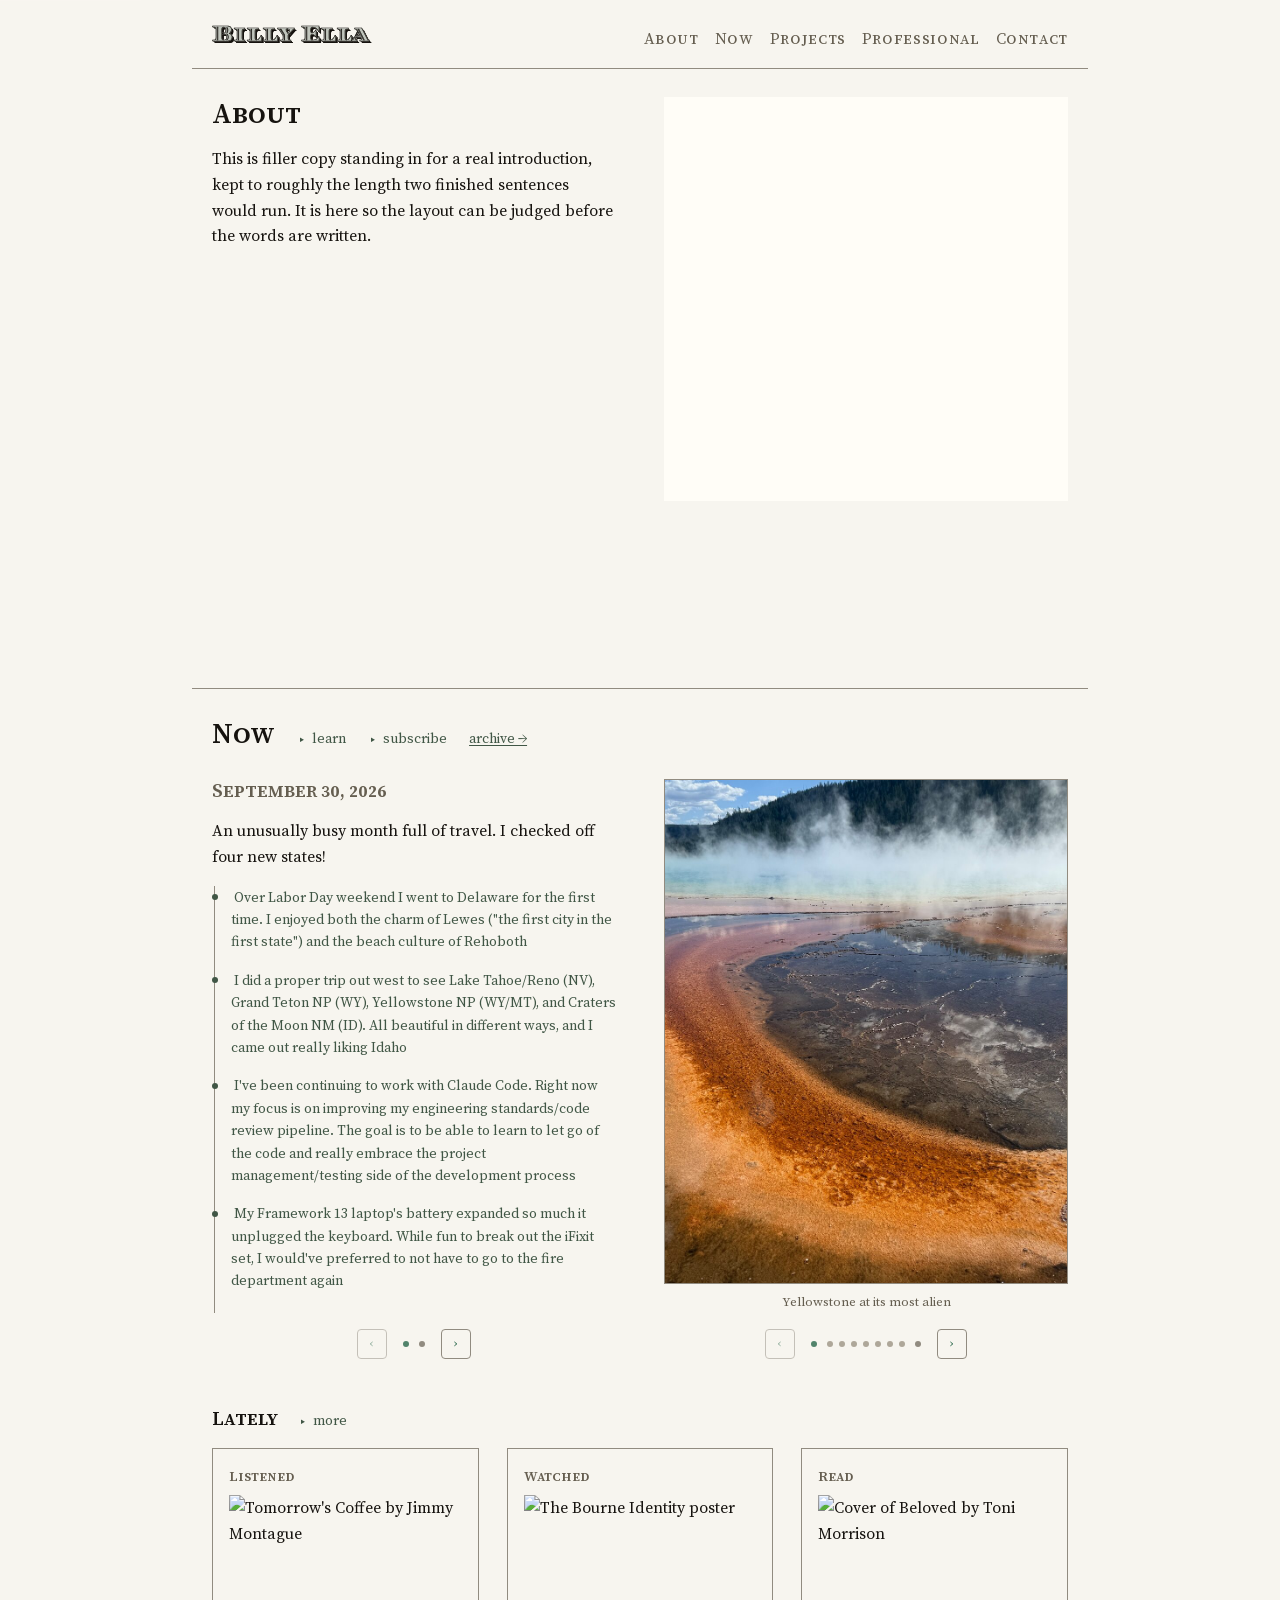
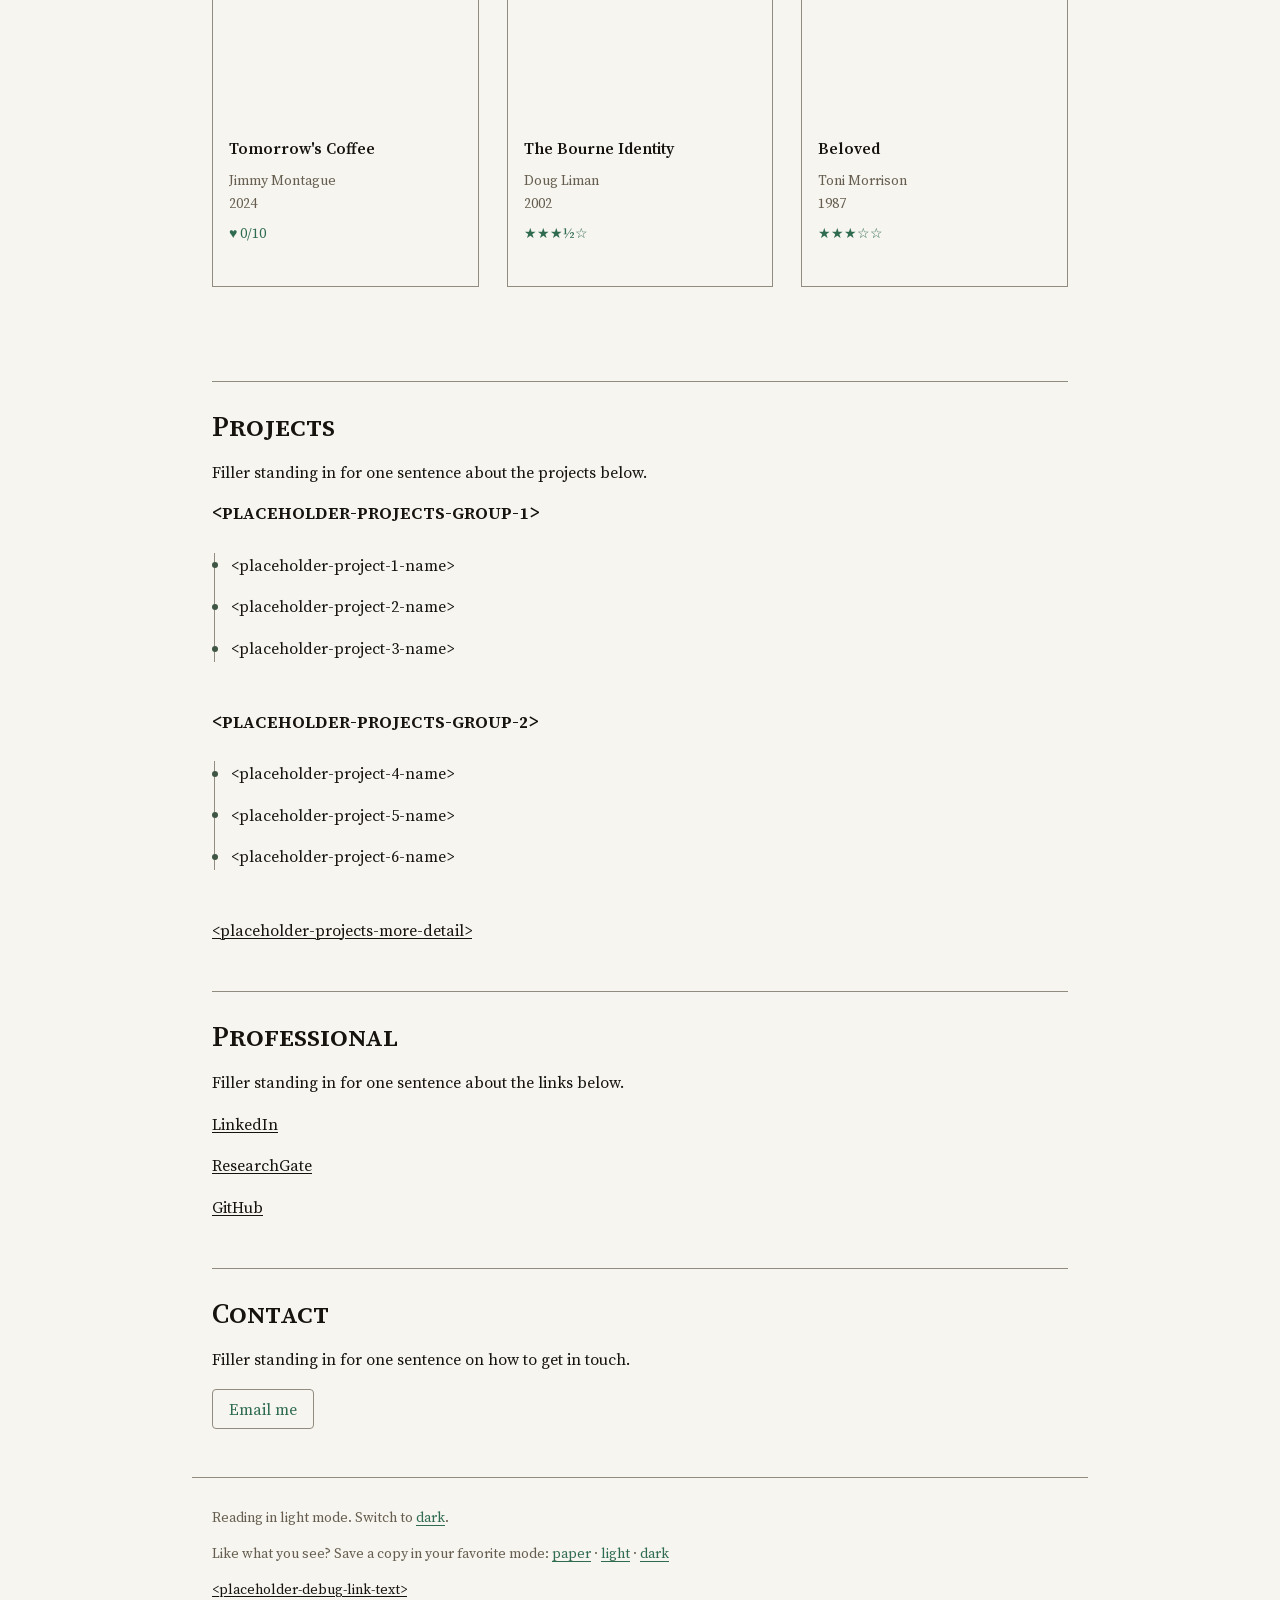
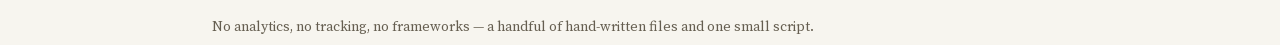
==== about/index.html @ 9748c26b "build 0.5.7" ====
<!doctype html>
<!-- Hi! Nice to see you here :) -->
<html lang="en">
  <head>
    <meta charset="UTF-8" /><meta http-equiv="Content-Security-Policy" content="default-src 'none'; script-src 'self' 'sha256-yyrSW1XrdRA8QZo1et8oJelBC72v9rWXMej8Cs5g7JI='; style-src 'self'; img-src 'self' https://is1-ssl.mzstatic.com https://is2-ssl.mzstatic.com https://is3-ssl.mzstatic.com https://is4-ssl.mzstatic.com https://is5-ssl.mzstatic.com https://a.ltrbxd.com https://i.gr-assets.com; font-src 'self'; connect-src 'self'; manifest-src 'self'; base-uri 'self'; form-action 'none'; object-src 'none'" />
    <meta name="viewport" content="width=device-width, initial-scale=1" />
    <meta http-equiv="refresh" content="0; url=../index.html#about" />
    
    <title>Billy Ella — About</title>
    <meta name="description" content="The about section of Billy Ella's site — it lives on the home page." />
    
    <link rel="canonical" href="../" />
    <link rel="icon" href="../assets/favicon.svg" type="image/svg+xml" />
    <link rel="apple-touch-icon" href="../apple-touch-icon.png" />
    <link rel="manifest" href="../manifest.webmanifest" />
    
    <meta name="color-scheme" content="light dark" />
    <script>if(navigator.standalone===true){
document.documentElement.setAttribute("data-home-app","");
}
try{
const saved=localStorage.getItem("mode");
if(saved==="light"||saved==="dark"){
document.documentElement.setAttribute("data-mode",saved);
document.querySelector("meta[name=color-scheme]").content=saved;
}
}catch{
}</script>
    
    <link rel="stylesheet" href="../shared/tokens.css" />
    <link rel="stylesheet" href="../shared/measures.css" />
    <link rel="stylesheet" href="../shared/base.css" />
  <meta name="robots" content="noindex" /></head>
  <body>
    <main class="shell">
      
      <p class="reader-note">&lt;placeholder-reader-note&gt;</p>
      
      <h1>About</h1>
      <p>
        The about section lives on the home page. If you are not sent there automatically,
        <a href="../index.html#about">open the about section</a>.
      </p>
    </main>
  </body>
</html>
---- shared/tokens.css ----
:root{color-scheme:light dark;--light-paper:#f7f5ef;--light-paper-veil:rgba(247, 245, 239, 0.55);--light-backdrop:rgba(0, 0, 0, 0.12);--light-ink:#16130f;--light-ink-muted:#655e50;--light-cell:#fffdf7;--light-block:#16130f;--light-accent:#2f6b4f;--light-accent-dim:#405645;--light-engrave-ink:#16130f;--light-engrave-tint:#c0c5bc;--light-accent-selected:#a9baad;--light-accent-sibling:#dfe4dc;--light-name-grid-accent:#53855f;--light-name-grid-accent-soft:#9da19e;--light-hairline:#918b80;--light-dot-quiet:#aea799;--light-dot-anchor:#918b80;--light-dot-active:#51836b;--light-old-site-paper:#ffffff;--light-old-site-ink:#131313;--light-old-site-accent:#06d0f8;--light-crash-blue:#0000aa;--light-crash-bar:#aaaaaa;--light-crash-ink:#ffffff;--light-figure-jacket:#c9d4dd;--light-figure-shirt:#5b8c93;--light-figure-print:#a8cbc4;--light-figure-red:#c23b2e;--light-print-paper:#ffffff;--dark-paper:#23211d;--dark-paper-veil:rgba(35, 33, 29, 0.55);--dark-backdrop:rgba(0, 0, 0, 0.12);--dark-ink:#eae3d7;--dark-ink-muted:#a49a88;--dark-cell:#2c2925;--dark-block:#1c1a17;--dark-accent:#609f7d;--dark-accent-dim:#77947a;--dark-engrave-ink:#000000;--dark-engrave-tint:#495547;--dark-accent-selected:#435a4a;--dark-accent-sibling:#2c342b;--dark-name-grid-accent:#53855f;--dark-name-grid-accent-soft:#9da19e;--dark-hairline:#746a5e;--dark-dot-quiet:#5d554c;--dark-dot-anchor:#736d60;--dark-dot-active:#568a6d;--dark-old-site-paper:#ffffff;--dark-old-site-ink:#131313;--dark-old-site-accent:#06d0f8;--dark-crash-blue:#0000aa;--dark-crash-bar:#aaaaaa;--dark-crash-ink:#ffffff;--dark-figure-jacket:#c9d4dd;--dark-figure-shirt:#5b8c93;--dark-figure-print:#a8cbc4;--dark-figure-red:#c23b2e;--dark-print-paper:#ffffff;--paper:var(--light-paper);--paper-veil:var(--light-paper-veil);--backdrop:var(--light-backdrop);--ink:var(--light-ink);--ink-muted:var(--light-ink-muted);--cell:var(--light-cell);--block:var(--light-block);--accent:var(--light-accent);--accent-dim:var(--light-accent-dim);--engrave-ink:var(--light-engrave-ink);--engrave-tint:var(--light-engrave-tint);--hairline:var(--light-hairline);--dot-quiet:var(--light-dot-quiet);--dot-anchor:var(--light-dot-anchor);--dot-active:var(--light-dot-active);--font-body:"Site Serif", Georgia, serif;--font-display:var(--font-body);--font-ui:"Site Serif", Georgia, serif;--font-name:"Site Banknote", "Site Serif", Georgia, serif;--font-mono:ui-monospace, "SF Mono", Menlo, Consolas, monospace;--font-old-site:Georgia, Palatino, serif;--font-crash:"Courier New", Courier, monospace;}@media (prefers-color-scheme: dark){:root:not([data-mode="light"]){--paper:var(--dark-paper);--paper-veil:var(--dark-paper-veil);--backdrop:var(--dark-backdrop);--ink:var(--dark-ink);--ink-muted:var(--dark-ink-muted);--cell:var(--dark-cell);--block:var(--dark-block);--accent:var(--dark-accent);--accent-dim:var(--dark-accent-dim);--engrave-ink:var(--dark-engrave-ink);--engrave-tint:var(--dark-engrave-tint);--hairline:var(--dark-hairline);--dot-quiet:var(--dark-dot-quiet);--dot-anchor:var(--dark-dot-anchor);--dot-active:var(--dark-dot-active);}}:root[data-mode="dark"]{color-scheme:dark;--paper:var(--dark-paper);--paper-veil:var(--dark-paper-veil);--backdrop:var(--dark-backdrop);--ink:var(--dark-ink);--ink-muted:var(--dark-ink-muted);--cell:var(--dark-cell);--block:var(--dark-block);--accent:var(--dark-accent);--accent-dim:var(--dark-accent-dim);--engrave-ink:var(--dark-engrave-ink);--engrave-tint:var(--dark-engrave-tint);--hairline:var(--dark-hairline);--dot-quiet:var(--dark-dot-quiet);--dot-anchor:var(--dark-dot-anchor);--dot-active:var(--dark-dot-active);}:root[data-mode="light"]{color-scheme:light;}@media print{:root:root:root{color-scheme:light;--paper:var(--light-print-paper);--paper-veil:var(--light-paper-veil);--backdrop:var(--light-backdrop);--ink:var(--light-ink);--ink-muted:var(--light-ink-muted);--cell:var(--light-cell);--block:var(--light-block);--accent:var(--light-accent);--accent-dim:var(--light-accent-dim);--engrave-ink:var(--light-engrave-ink);--engrave-tint:var(--light-engrave-tint);--hairline:var(--light-hairline);--dot-quiet:var(--light-dot-quiet);--dot-anchor:var(--light-dot-anchor);--dot-active:var(--light-dot-active);}}
---- shared/measures.css ----
:root{--hairline-width:1px;--measure:34rem;--hero-measure:56rem;--two-column-at:44rem;--page-gutter:1.25rem;--tap-target-min:24px;--crossword-column:21rem;--space-1:0.5rem;--space-2:1rem;--space-3:1.75rem;--space-4:3rem;--space-5:4.5rem;--carousel-slide-gap:2px;--pager-control-size:1.875rem;--control-corner:0.25rem;--chevron-ink-offset:0.1em;--disclosure-triangle-size:0.6em;--disclosure-triangle-lift:0.15em;--size-heading:clamp(1.25rem, 1.05rem + 1vw, 1.75rem);}
---- shared/base.css ----
*{box-sizing:border-box;}body{margin:0;background:var(--paper);color:var(--ink);font-family:var(--font-body);line-height:1.6;}h1, h2, h3{font-family:var(--font-display);font-weight:600;line-height:1.2;font-variant-caps:small-caps;}.archive-link, .disclosure__more.reveal__more{font-variant-caps:normal;}h1{margin:0 0 var(--space-2);font-size:clamp(1.75rem, 1.3rem + 2vw, 2.75rem);}h2{margin:0 0 var(--space-2);font-size:var(--size-heading);}h3{margin:0 0 var(--space-2);font-size:clamp(0.98rem, 0.89rem + 0.47vw, 1.22rem);}main a, .colophon a{color:var(--ink);text-decoration-thickness:var(--hairline-width);text-underline-offset:0.15em;}@media (hover: hover){main a:hover, .colophon a:hover{text-decoration-thickness:calc(var(--hairline-width) * 2);}}.visually-hidden{position:absolute;width:1px;height:1px;overflow:hidden;clip-path:inset(50%);white-space:nowrap;}.reader-note{display:none;}.shell{max-width:var(--hero-measure);margin:0 auto;padding:var(--space-3) var(--page-gutter) 0;}.shell p{max-width:var(--measure);}.shell > section + section{margin-top:var(--space-4);padding-top:var(--space-3);border-top:var(--hairline-width) solid var(--hairline);}.hero + .shell{margin-top:var(--space-4);border-top:var(--hairline-width) solid var(--hairline);}.hero{max-width:var(--hero-measure);margin:0 auto;padding:var(--space-3) var(--page-gutter) 0;display:grid;grid-template-columns:minmax(0, 1fr);align-items:start;gap:var(--space-4);}@media (min-width: 44rem){.hero{grid-template-columns:minmax(0, 1fr) minmax(var(--crossword-column), 1fr);}}.hero__intro{max-width:var(--measure);}.now-notes, .projects-teaser{--note-mark:6px;margin:var(--space-3) 0 0;margin-left:calc(var(--note-mark) / 2 - var(--hairline-width));padding:0 0 0 var(--space-2);border-left:var(--hairline-width) solid var(--hairline);list-style-type:"";}.now-note + .now-note{margin-top:var(--space-3);}.now-note__label{margin:0 0 0.15em;font-family:var(--font-ui);font-size:0.875rem;color:var(--accent-dim);}.now-note__label::before, .projects-teaser > li::before{content:"";display:inline-block;width:var(--note-mark);height:var(--note-mark);margin-left:calc(-1 * var(--space-2) - var(--note-mark) / 2);margin-right:calc(var(--space-2) - var(--note-mark) / 2);vertical-align:middle;vertical-align:calc(0.5cap - 3px);border-radius:50%;background:var(--accent-dim);print-color-adjust:exact;}.now-note__text{margin:0;}.card__box{padding:var(--space-2);border:var(--hairline-width) solid var(--hairline);}.card__cover{display:block;width:100%;height:auto;aspect-ratio:var(--cover-aspect, 1);object-fit:cover;margin-bottom:var(--space-1);}.card__cover--poster{--cover-aspect:1;object-fit:contain;}.card__title{margin:0 0 var(--space-1);font-family:var(--font-display);font-weight:600;}.card__meta{margin:0;color:var(--ink-muted);font-family:var(--font-ui);font-size:0.875rem;}@media print{a[href^="http://"]::after, a[href^="https://"]::after{content:" (" attr(href) ")";overflow-wrap:anywhere;}h2, h3{break-after:avoid;}.card{break-inside:avoid;}.now-lead, .now-lately{break-inside:avoid;}#projects, #professional, #contact{break-inside:avoid;}.now-lately > .media__heading{margin-top:0;padding-top:var(--space-4);}body{font-variant-ligatures:no-common-ligatures;}}
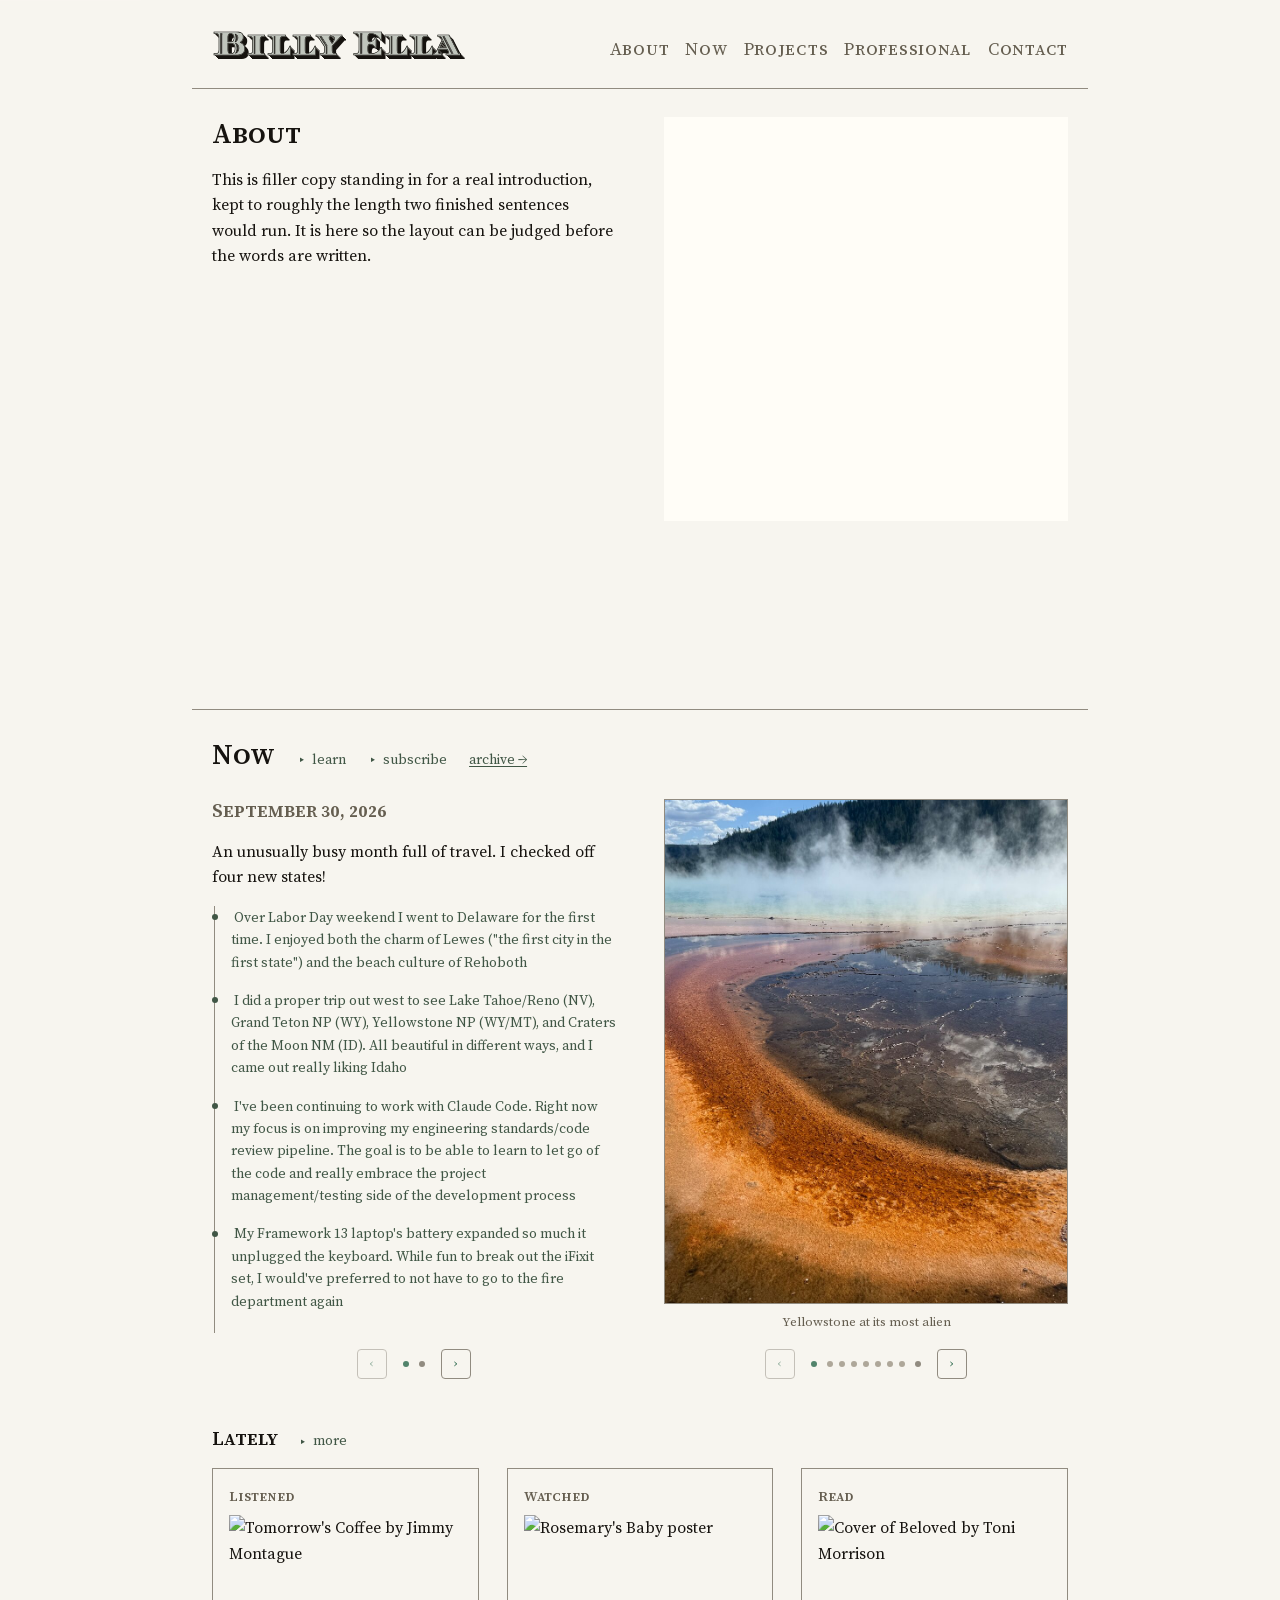
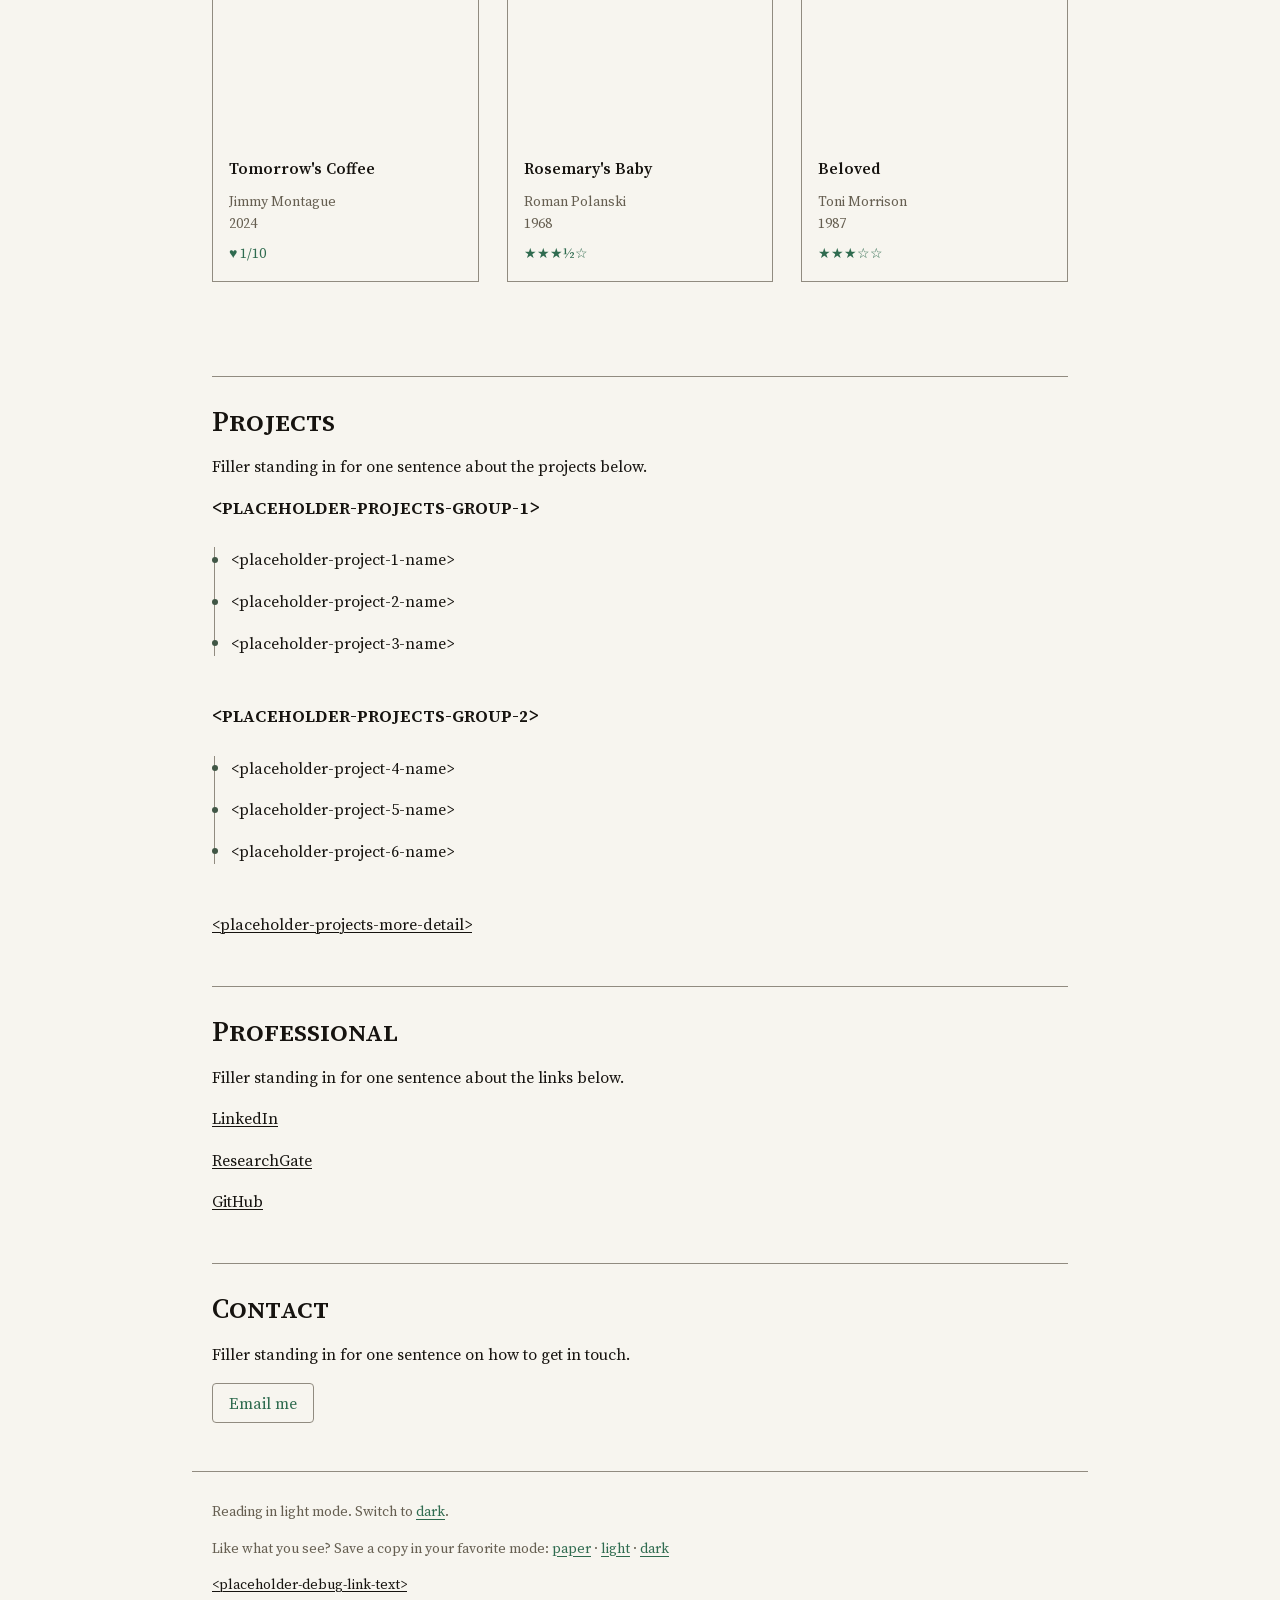
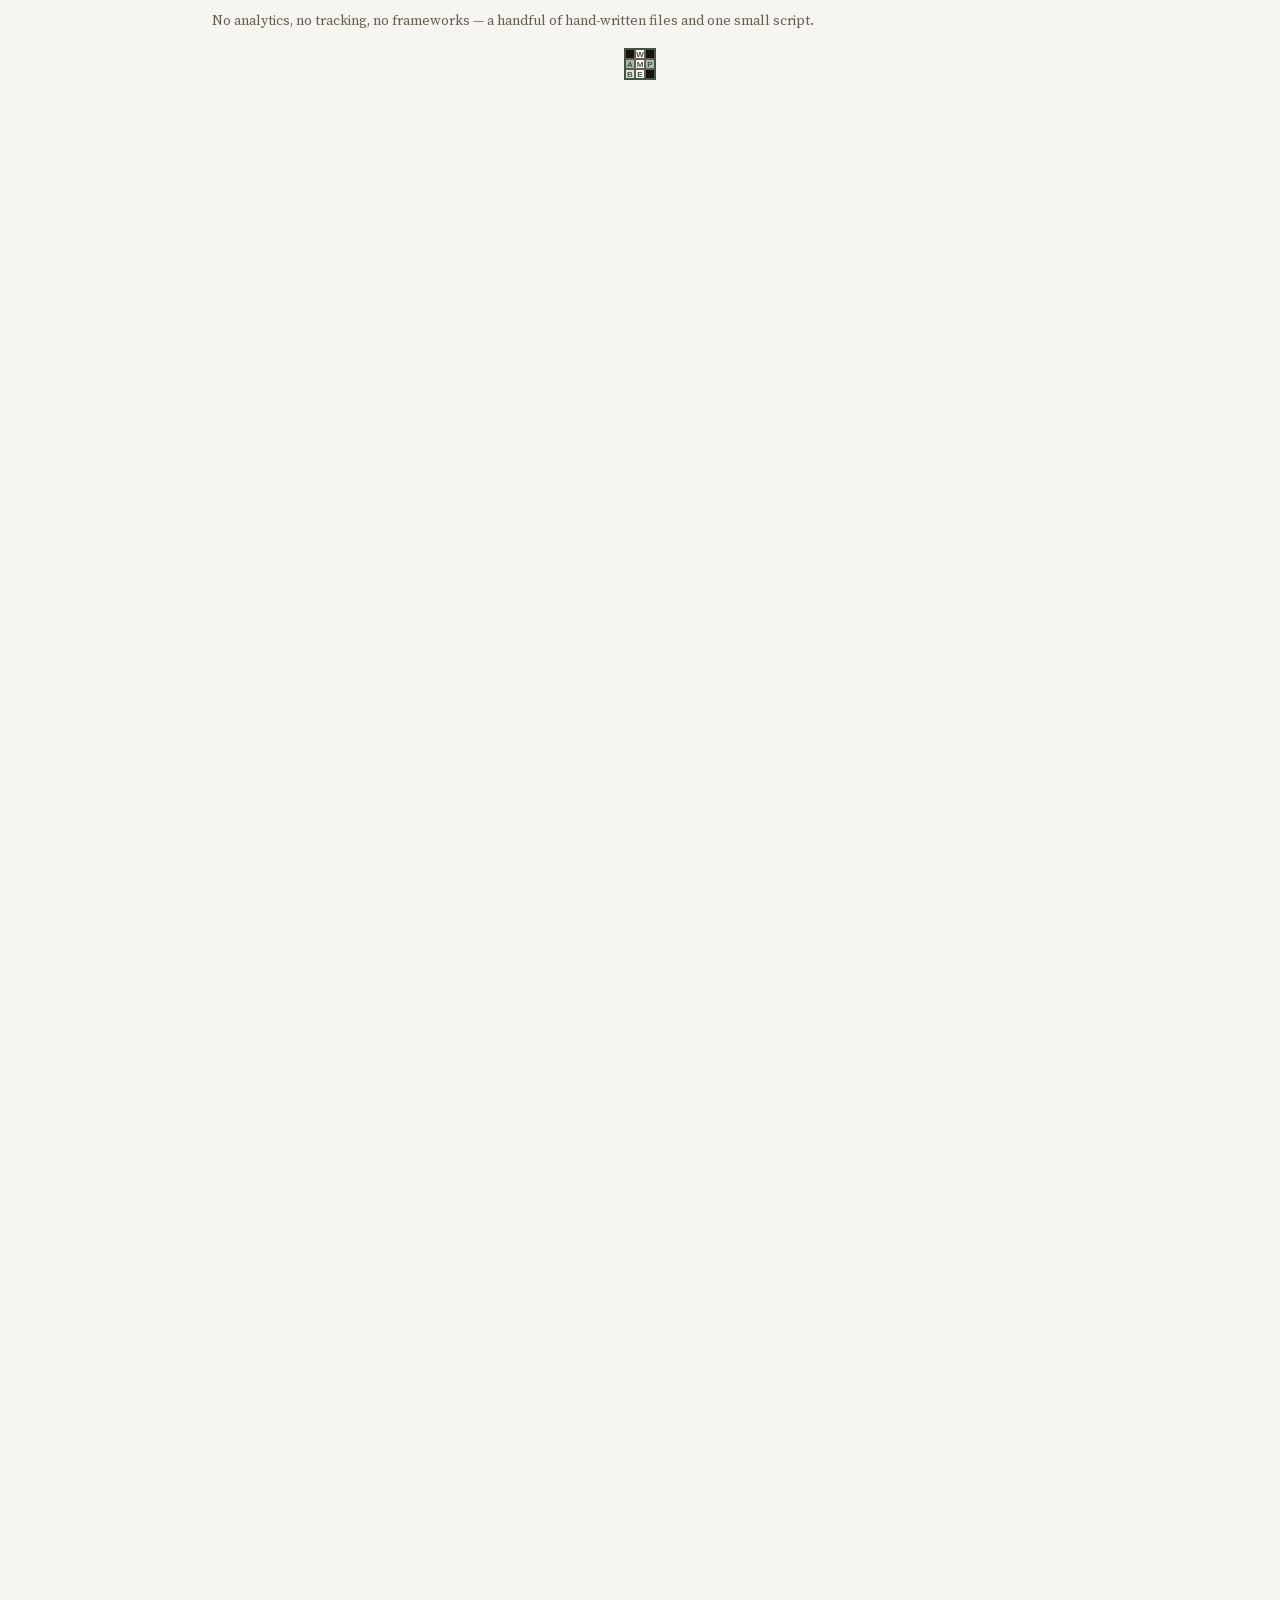
==== commit 0ef1d053: "build 0.5.8" ====
--- a/about/index.html
+++ b/about/index.html
@@ -2,7 +2,7 @@
 <!-- Hi! Nice to see you here :) -->
 <html lang="en">
   <head>
-    <meta charset="UTF-8" /><meta http-equiv="Content-Security-Policy" content="default-src 'none'; script-src 'self' 'sha256-yyrSW1XrdRA8QZo1et8oJelBC72v9rWXMej8Cs5g7JI='; style-src 'self'; img-src 'self' https://is1-ssl.mzstatic.com https://is2-ssl.mzstatic.com https://is3-ssl.mzstatic.com https://is4-ssl.mzstatic.com https://is5-ssl.mzstatic.com https://a.ltrbxd.com https://i.gr-assets.com; font-src 'self'; connect-src 'self'; manifest-src 'self'; base-uri 'self'; form-action 'none'; object-src 'none'" />
+    <meta charset="UTF-8" /><meta http-equiv="Content-Security-Policy" content="default-src 'none'; script-src 'self' 'sha256-KefHrFZMYR0f2i9cxBSf4rLm8jeDpmTRTpuXYvpNRAk='; style-src 'self'; img-src 'self' https://is1-ssl.mzstatic.com https://is2-ssl.mzstatic.com https://is3-ssl.mzstatic.com https://is4-ssl.mzstatic.com https://is5-ssl.mzstatic.com https://a.ltrbxd.com https://i.gr-assets.com; font-src 'self'; connect-src 'self'; manifest-src 'self'; base-uri 'self'; form-action 'none'; object-src 'none'" />
     <meta name="viewport" content="width=device-width, initial-scale=1" />
     <meta http-equiv="refresh" content="0; url=../index.html#about" />
     
@@ -25,6 +25,28 @@
 document.querySelector("meta[name=color-scheme]").content=saved;
 }
 }catch{
+}
+{
+const root=document.documentElement;
+const handOff=()=>{
+if(!document.querySelector('meta[name="darkreader"]')){
+return false;
+}
+if(!root.hasAttribute("data-mode")){
+root.setAttribute("data-mode","dark");
+root.setAttribute("data-mode-source","extension");
+document.querySelector("meta[name=color-scheme]").content="dark";
+}
+const lock=document.createElement("meta");
+lock.name="darkreader-lock";
+document.head.append(lock);
+return true;
+};
+if(!handOff()){
+const watch=new MutationObserver(()=>handOff()&&watch.disconnect());
+watch.observe(document.head,{childList:true});
+addEventListener("load",()=>watch.disconnect());
+}
 }</script>
     
     <link rel="stylesheet" href="../shared/tokens.css" />
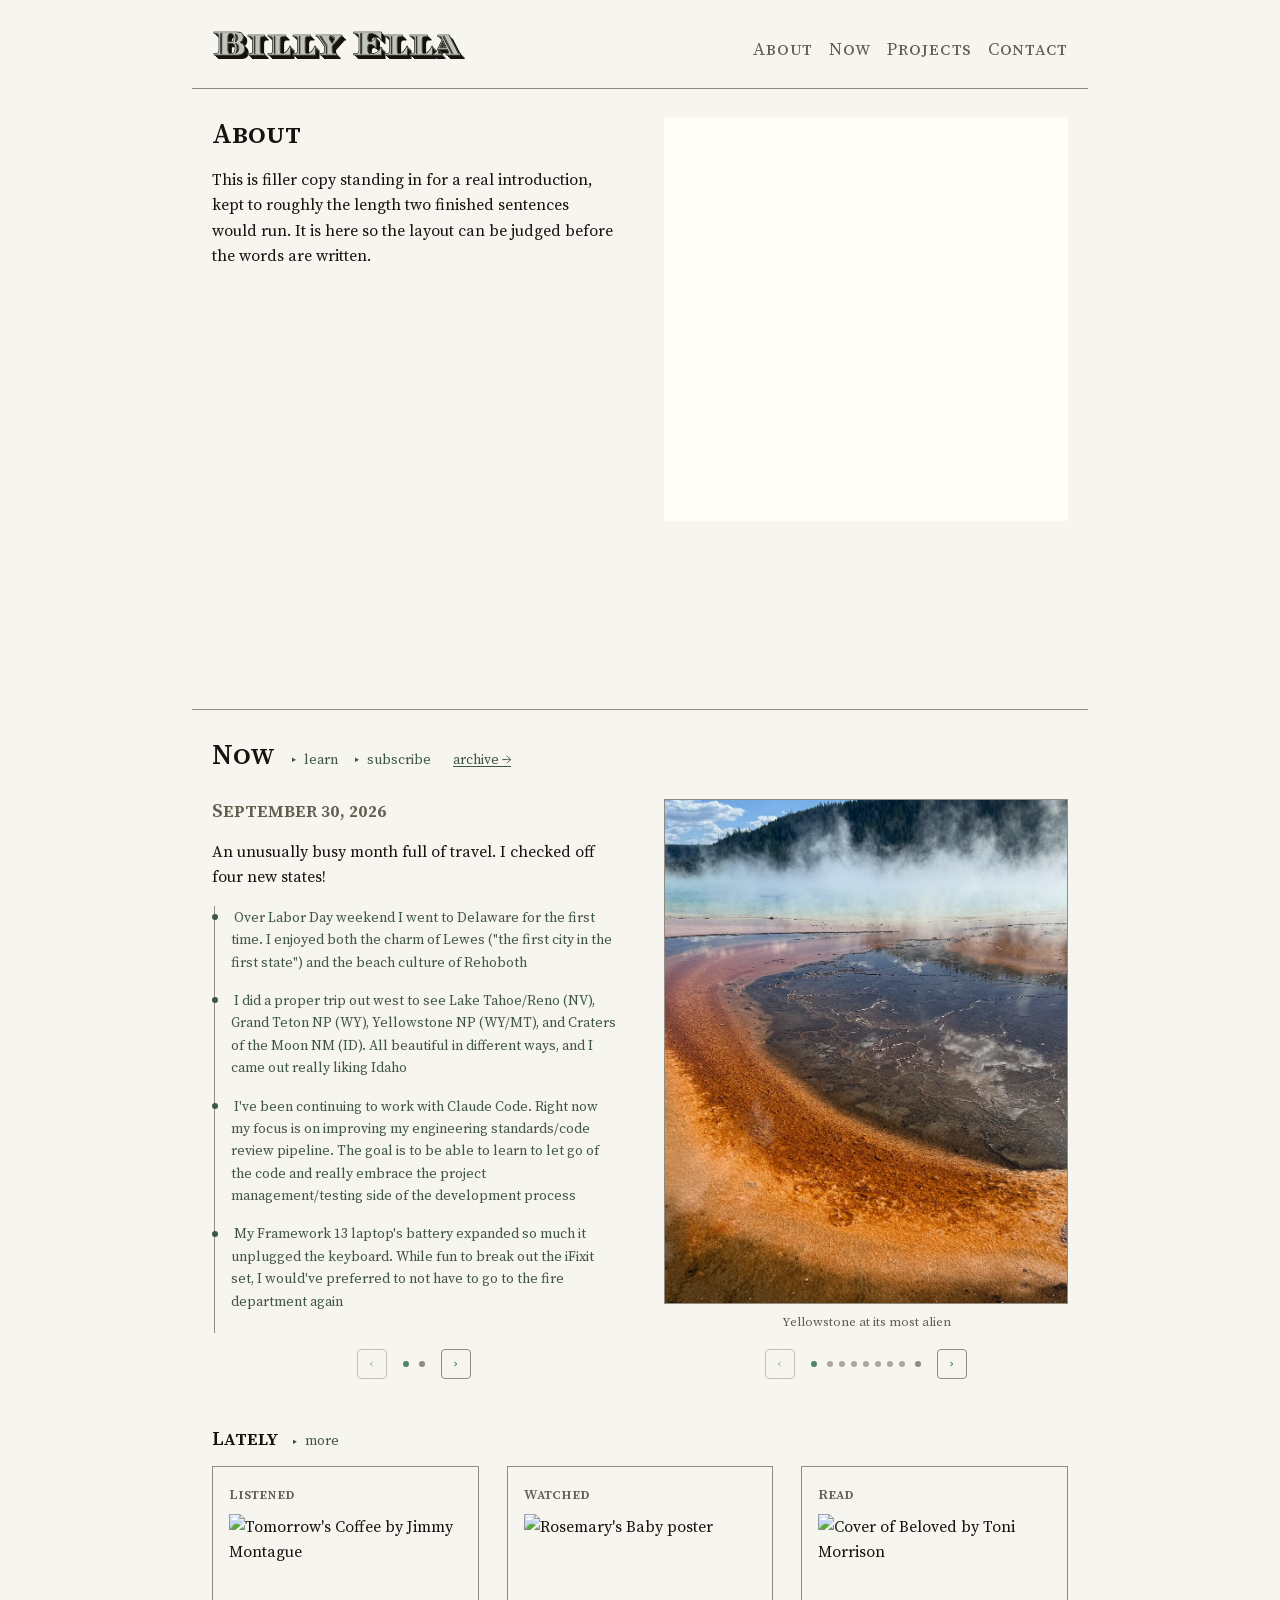
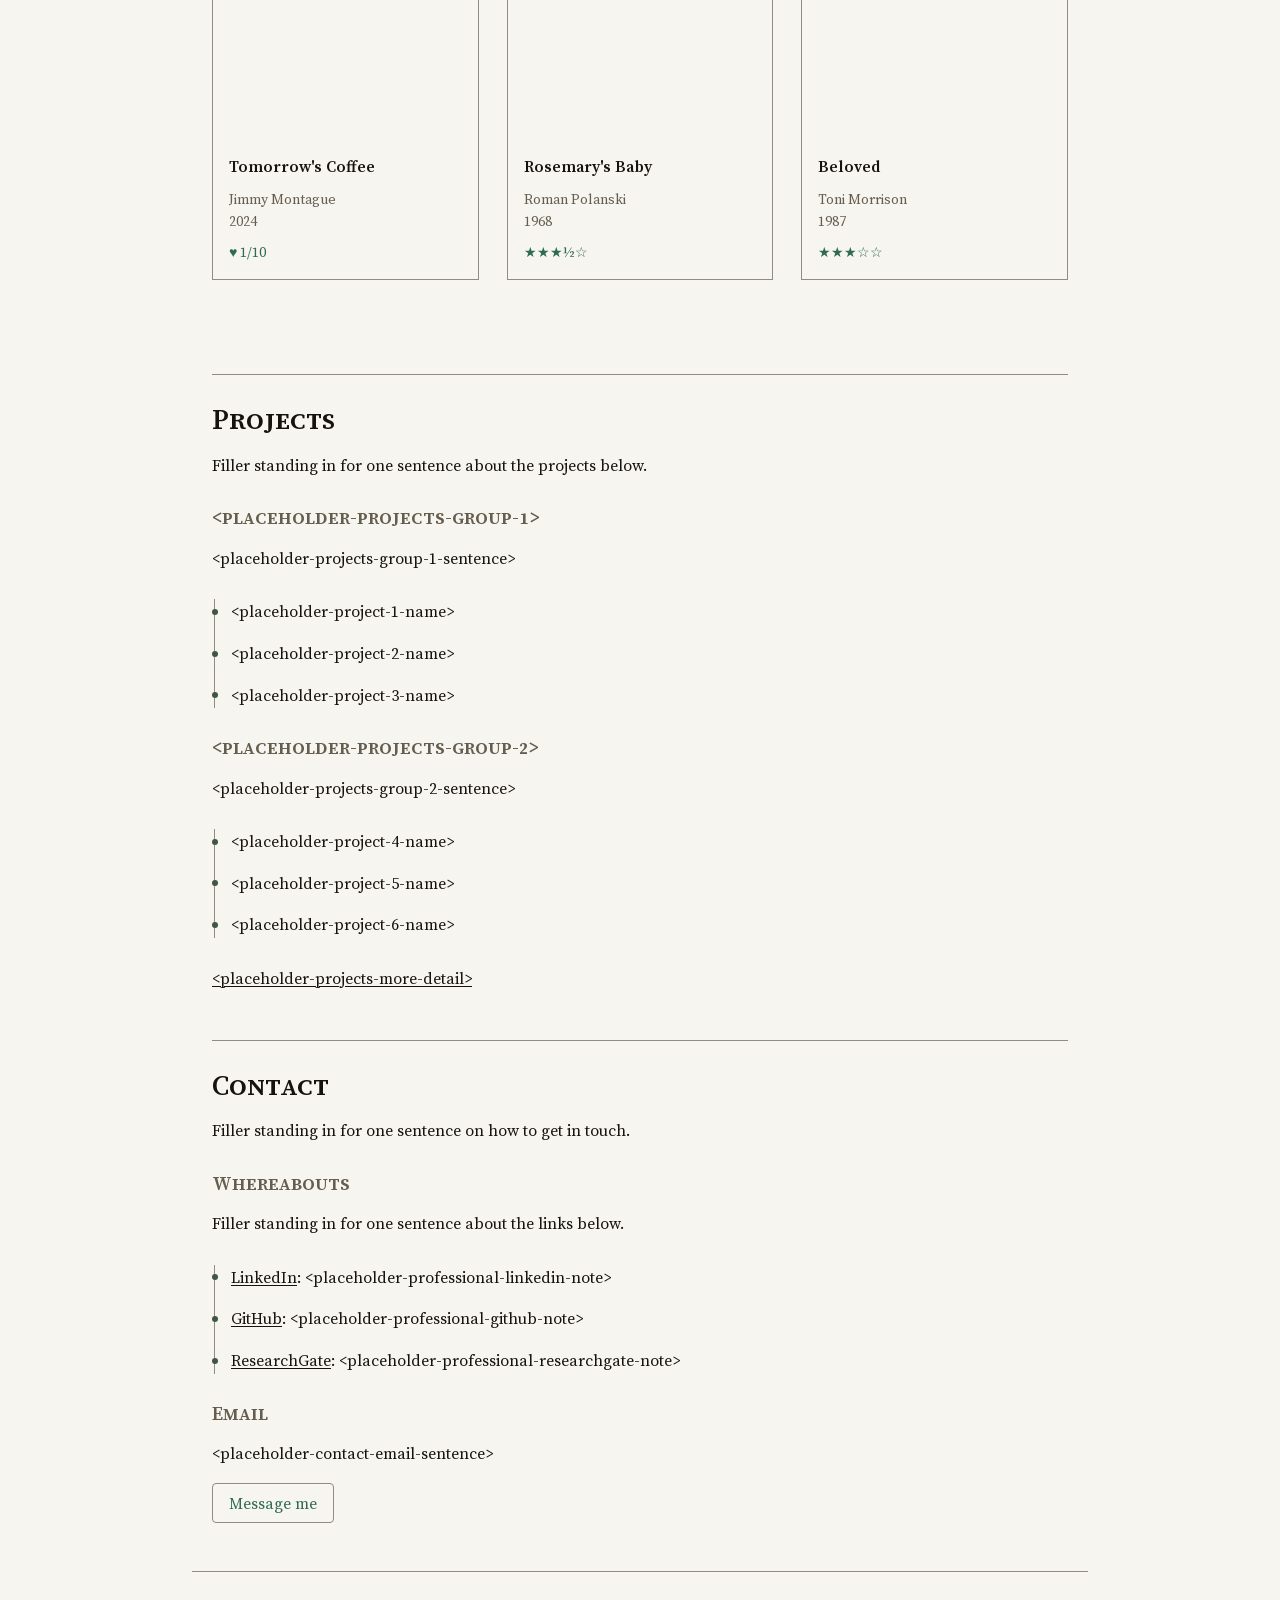
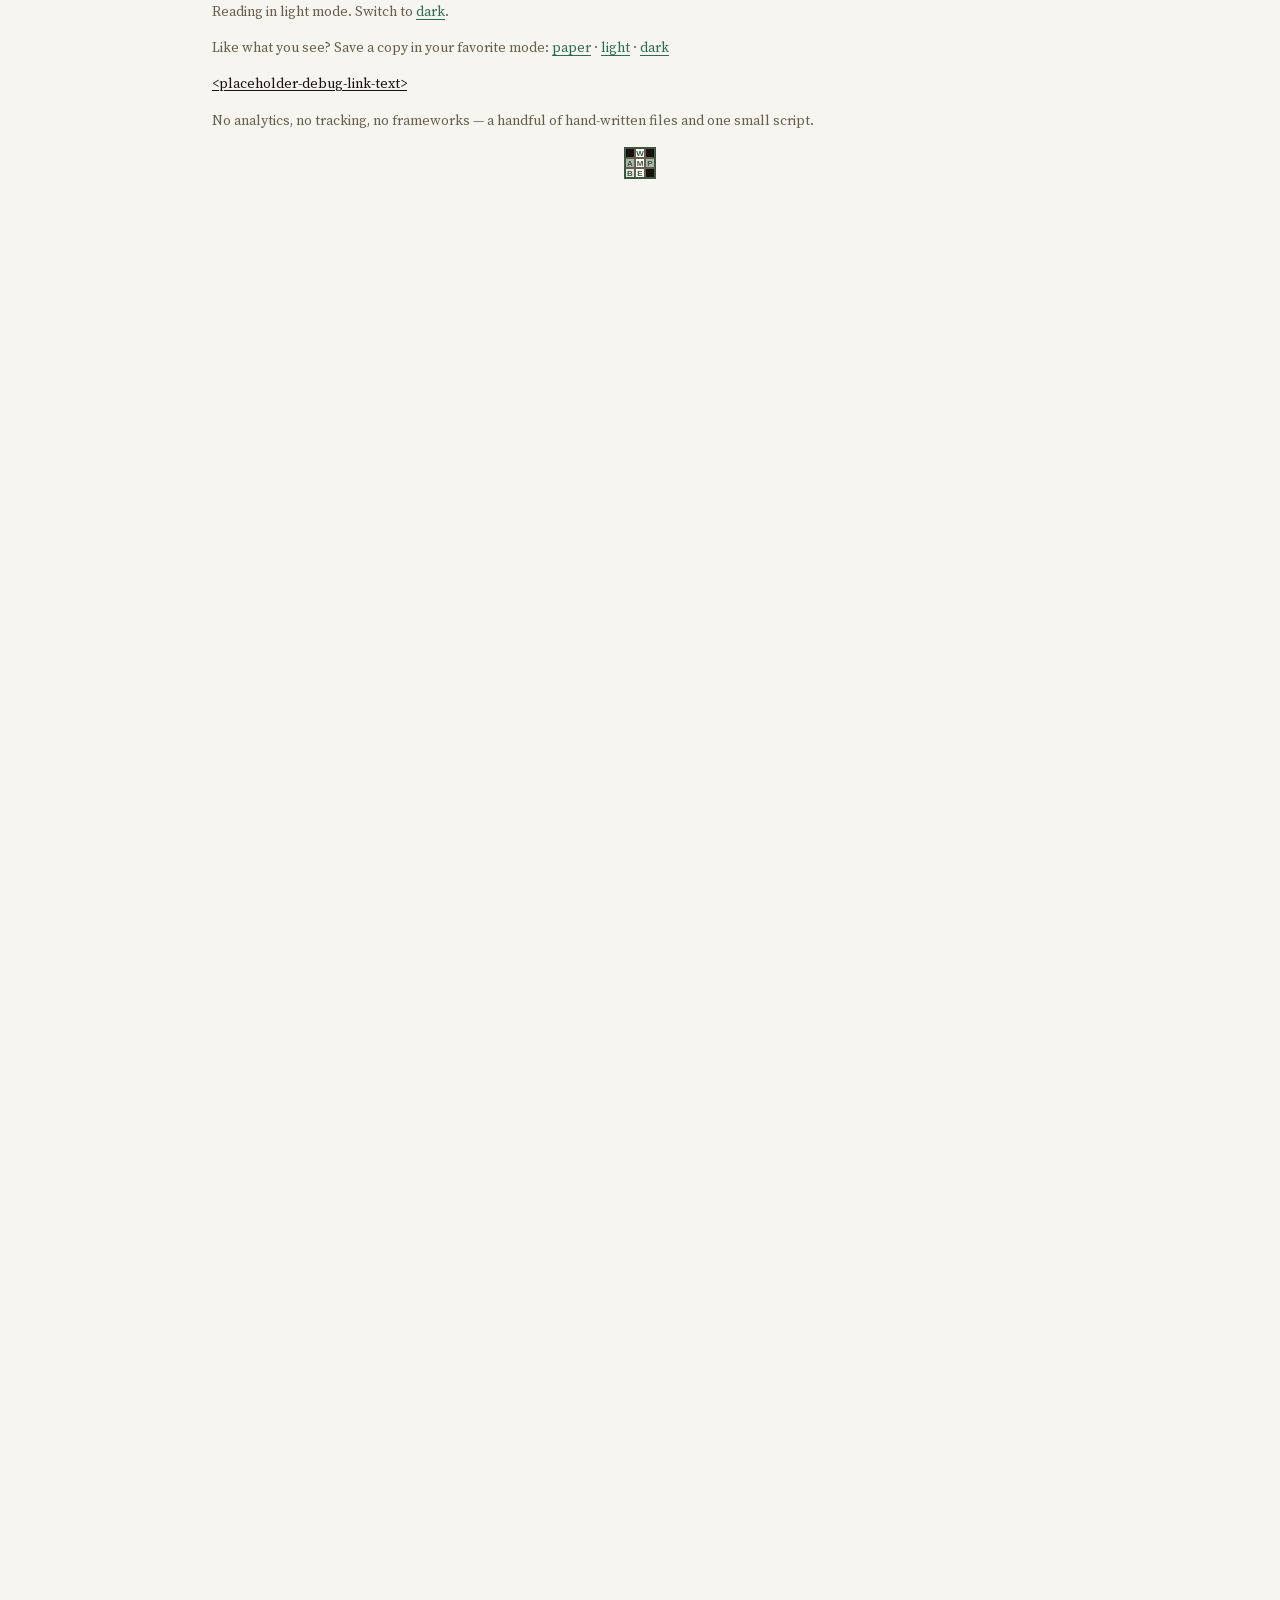
==== commit ef6ac7e5: "build 0.5.9" ====
--- a/about/index.html
+++ b/about/index.html
@@ -56,7 +56,13 @@
   <body>
     <main class="shell">
       
-      <p class="reader-note">&lt;placeholder-reader-note&gt;</p>
+      <pre class="reader-note">
+╔══════════════════════════╗
+║ HEY YOU! YES YOU! Get    ║
+║ out of reader mode, this ║
+║ site isn't designed to   ║
+║ be used that way.        ║
+╚══════════════════════════╝</pre>
       
       <h1>About</h1>
       <p>
--- a/shared/base.css
+++ b/shared/base.css
@@ -1 +1 @@
-*{box-sizing:border-box;}body{margin:0;background:var(--paper);color:var(--ink);font-family:var(--font-body);line-height:1.6;}h1, h2, h3{font-family:var(--font-display);font-weight:600;line-height:1.2;font-variant-caps:small-caps;}.archive-link, .disclosure__more.reveal__more{font-variant-caps:normal;}h1{margin:0 0 var(--space-2);font-size:clamp(1.75rem, 1.3rem + 2vw, 2.75rem);}h2{margin:0 0 var(--space-2);font-size:var(--size-heading);}h3{margin:0 0 var(--space-2);font-size:clamp(0.98rem, 0.89rem + 0.47vw, 1.22rem);}main a, .colophon a{color:var(--ink);text-decoration-thickness:var(--hairline-width);text-underline-offset:0.15em;}@media (hover: hover){main a:hover, .colophon a:hover{text-decoration-thickness:calc(var(--hairline-width) * 2);}}.visually-hidden{position:absolute;width:1px;height:1px;overflow:hidden;clip-path:inset(50%);white-space:nowrap;}.reader-note{display:none;}.shell{max-width:var(--hero-measure);margin:0 auto;padding:var(--space-3) var(--page-gutter) 0;}.shell p{max-width:var(--measure);}.shell > section + section{margin-top:var(--space-4);padding-top:var(--space-3);border-top:var(--hairline-width) solid var(--hairline);}.hero + .shell{margin-top:var(--space-4);border-top:var(--hairline-width) solid var(--hairline);}.hero{max-width:var(--hero-measure);margin:0 auto;padding:var(--space-3) var(--page-gutter) 0;display:grid;grid-template-columns:minmax(0, 1fr);align-items:start;gap:var(--space-4);}@media (min-width: 44rem){.hero{grid-template-columns:minmax(0, 1fr) minmax(var(--crossword-column), 1fr);}}.hero__intro{max-width:var(--measure);}.now-notes, .projects-teaser{--note-mark:6px;margin:var(--space-3) 0 0;margin-left:calc(var(--note-mark) / 2 - var(--hairline-width));padding:0 0 0 var(--space-2);border-left:var(--hairline-width) solid var(--hairline);list-style-type:"";}.now-note + .now-note{margin-top:var(--space-3);}.now-note__label{margin:0 0 0.15em;font-family:var(--font-ui);font-size:0.875rem;color:var(--accent-dim);}.now-note__label::before, .projects-teaser > li::before{content:"";display:inline-block;width:var(--note-mark);height:var(--note-mark);margin-left:calc(-1 * var(--space-2) - var(--note-mark) / 2);margin-right:calc(var(--space-2) - var(--note-mark) / 2);vertical-align:middle;vertical-align:calc(0.5cap - 3px);border-radius:50%;background:var(--accent-dim);print-color-adjust:exact;}.now-note__text{margin:0;}.card__box{padding:var(--space-2);border:var(--hairline-width) solid var(--hairline);}.card__cover{display:block;width:100%;height:auto;aspect-ratio:var(--cover-aspect, 1);object-fit:cover;margin-bottom:var(--space-1);}.card__cover--poster{--cover-aspect:1;object-fit:contain;}.card__title{margin:0 0 var(--space-1);font-family:var(--font-display);font-weight:600;}.card__meta{margin:0;color:var(--ink-muted);font-family:var(--font-ui);font-size:0.875rem;}@media print{a[href^="http://"]::after, a[href^="https://"]::after{content:" (" attr(href) ")";overflow-wrap:anywhere;}h2, h3{break-after:avoid;}.card{break-inside:avoid;}.now-lead, .now-lately{break-inside:avoid;}#projects, #professional, #contact{break-inside:avoid;}.now-lately > .media__heading{margin-top:0;padding-top:var(--space-4);}body{font-variant-ligatures:no-common-ligatures;}}+*{box-sizing:border-box;}body{margin:0;background:var(--paper);color:var(--ink);font-family:var(--font-body);line-height:1.6;}h1, h2, h3{font-family:var(--font-display);font-weight:600;line-height:1.2;font-variant-caps:small-caps;}.archive-link, .disclosure__more.reveal__more{font-variant-caps:normal;}h1{margin:0 0 var(--space-2);font-size:clamp(1.75rem, 1.3rem + 2vw, 2.75rem);}h2{margin:0 0 var(--space-2);font-size:var(--size-heading);}h3{margin:0 0 var(--space-2);font-size:clamp(0.98rem, 0.89rem + 0.47vw, 1.22rem);}main a, .colophon a{color:var(--ink);text-decoration-thickness:var(--hairline-width);text-underline-offset:0.15em;}@media (hover: hover){main a:hover, .colophon a:hover{text-decoration-thickness:calc(var(--hairline-width) * 2);}}.visually-hidden{position:absolute;width:1px;height:1px;overflow:hidden;clip-path:inset(50%);white-space:nowrap;}.reader-note{display:none;}.shell{max-width:var(--hero-measure);margin:0 auto;padding:var(--space-3) var(--page-gutter) 0;}.shell p{max-width:var(--measure);}.shell > section + section{margin-top:var(--space-4);padding-top:var(--space-3);border-top:var(--hairline-width) solid var(--hairline);}.hero + .shell{margin-top:var(--space-4);border-top:var(--hairline-width) solid var(--hairline);}.hero{max-width:var(--hero-measure);margin:0 auto;padding:var(--space-3) var(--page-gutter) 0;display:grid;grid-template-columns:minmax(0, 1fr);align-items:start;gap:var(--space-4);}@media (min-width: 44rem){.hero{grid-template-columns:minmax(0, 1fr) minmax(var(--crossword-column), 1fr);}}.hero__intro{max-width:var(--measure);}.now-notes, .projects-teaser, .profile-links{--note-mark:6px;margin:var(--space-3) 0 0;margin-left:calc(var(--note-mark) / 2 - var(--hairline-width));padding:0 0 0 var(--space-2);border-left:var(--hairline-width) solid var(--hairline);list-style-type:"";}.now-note + .now-note{margin-top:var(--space-3);}.now-note__label{margin:0 0 0.15em;font-family:var(--font-ui);font-size:0.875rem;color:var(--accent-dim);}.now-note__label::before, .projects-teaser > li::before, .profile-links > li > a:first-child::before{content:"";display:inline-block;width:var(--note-mark);height:var(--note-mark);margin-left:calc(-1 * var(--space-2) - var(--note-mark) / 2);margin-right:calc(var(--space-2) - var(--note-mark) / 2);vertical-align:middle;vertical-align:calc(0.5cap - 3px);border-radius:50%;background:var(--accent-dim);print-color-adjust:exact;}.now-note__text{margin:0;}.card__box{padding:var(--space-2);border:var(--hairline-width) solid var(--hairline);}.card__cover{display:block;width:100%;height:auto;aspect-ratio:var(--cover-aspect, 1);object-fit:cover;margin-bottom:var(--space-1);}.card__cover--poster{--cover-aspect:1;object-fit:contain;}.card__title{margin:0 0 var(--space-1);font-family:var(--font-display);font-weight:600;}.card__meta{margin:0;color:var(--ink-muted);font-family:var(--font-ui);font-size:0.875rem;}@media print{a[href^="http://"]::after, a[href^="https://"]::after{content:" (" attr(href) ")";overflow-wrap:anywhere;}h2, h3{break-after:avoid;}.card{break-inside:avoid;}.now-lead, .now-lately{break-inside:avoid;}#projects, #contact{break-inside:avoid;}.now-lately > .media__heading{margin-top:0;padding-top:var(--space-4);}body{font-variant-ligatures:no-common-ligatures;}}
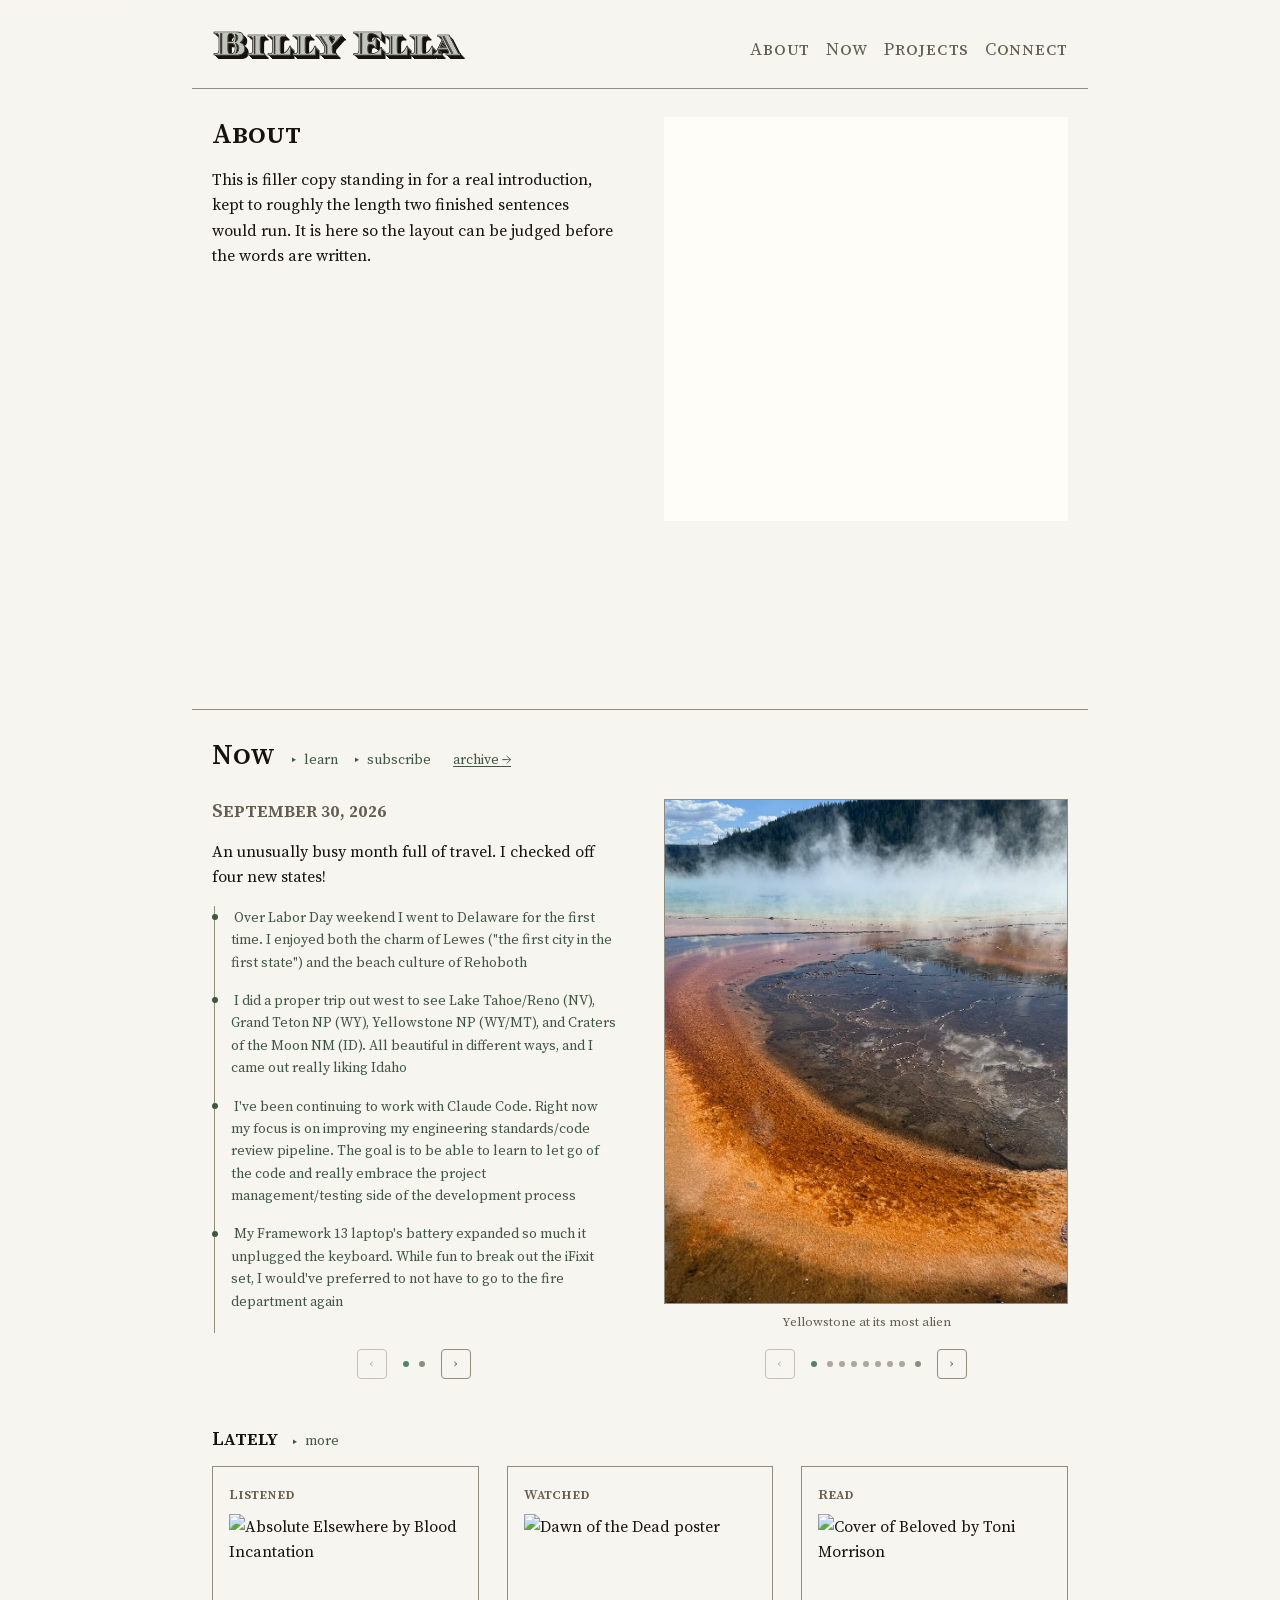
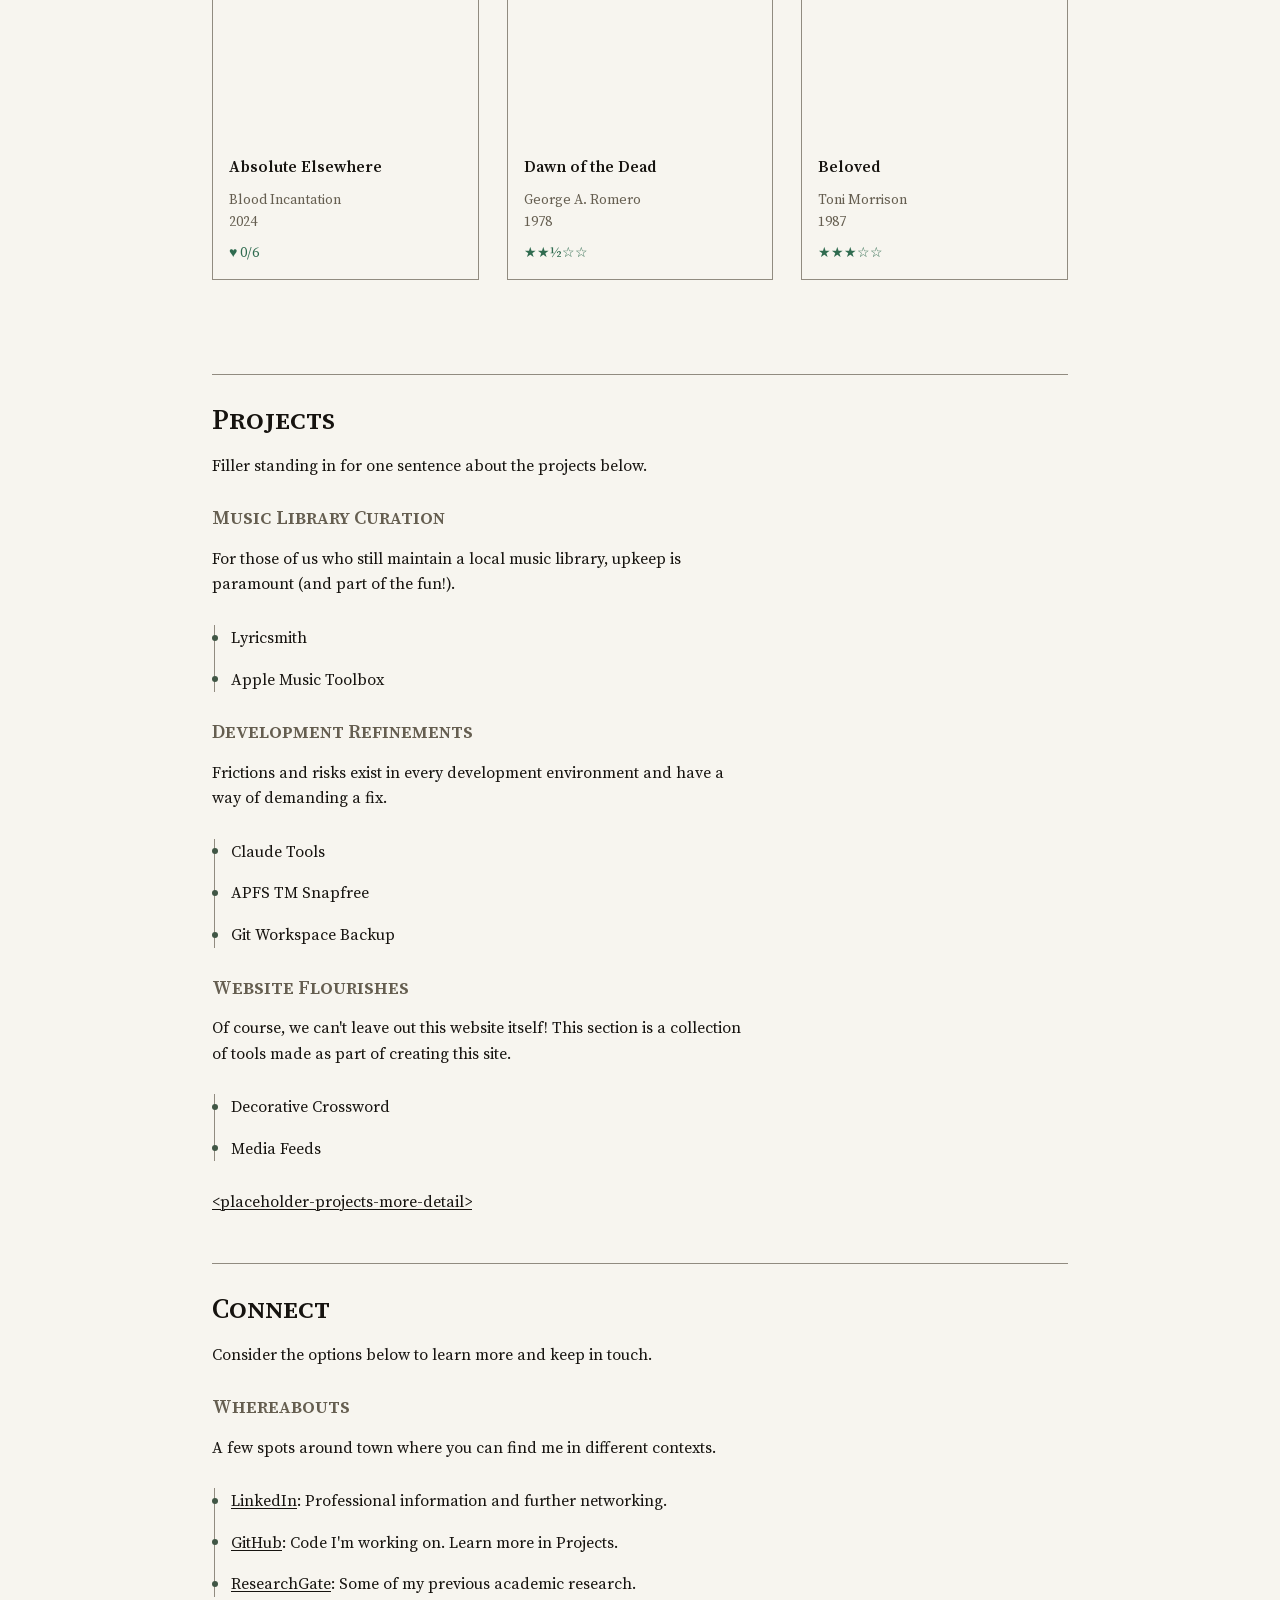
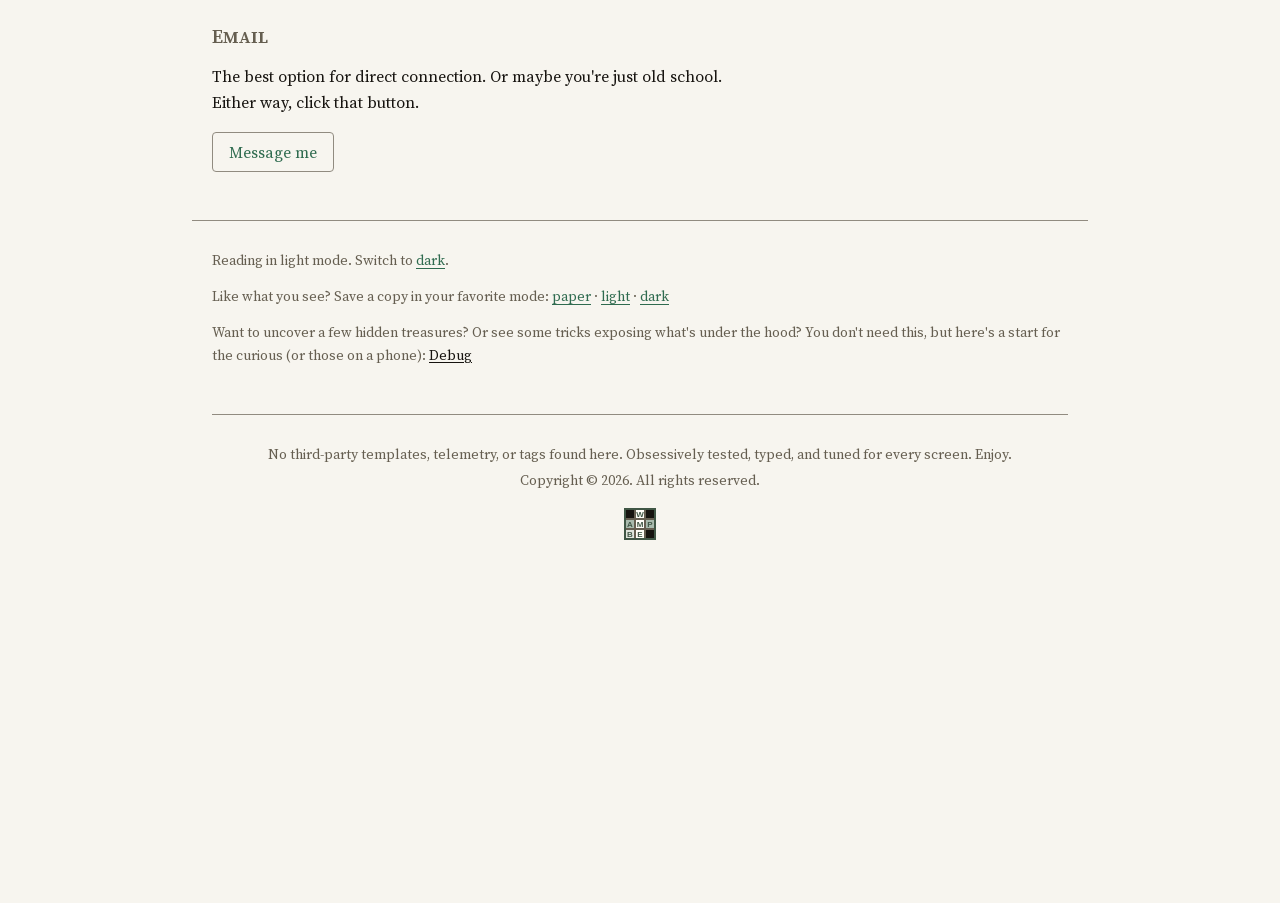
==== commit c5ae097e: "build 0.5.15" ====
--- a/about/index.html
+++ b/about/index.html
@@ -2,7 +2,7 @@
 <!-- Hi! Nice to see you here :) -->
 <html lang="en">
   <head>
-    <meta charset="UTF-8" /><meta http-equiv="Content-Security-Policy" content="default-src 'none'; script-src 'self' 'sha256-KefHrFZMYR0f2i9cxBSf4rLm8jeDpmTRTpuXYvpNRAk='; style-src 'self'; img-src 'self' https://is1-ssl.mzstatic.com https://is2-ssl.mzstatic.com https://is3-ssl.mzstatic.com https://is4-ssl.mzstatic.com https://is5-ssl.mzstatic.com https://a.ltrbxd.com https://i.gr-assets.com; font-src 'self'; connect-src 'self'; manifest-src 'self'; base-uri 'self'; form-action 'none'; object-src 'none'" />
+    <meta charset="UTF-8" /><meta http-equiv="Content-Security-Policy" content="default-src 'none'; script-src 'self' 'sha256-KefHrFZMYR0f2i9cxBSf4rLm8jeDpmTRTpuXYvpNRAk='; style-src 'self'; img-src 'self'; font-src 'self'; connect-src 'self'; manifest-src 'self'; base-uri 'self'; form-action 'none'; object-src 'none'" />
     <meta name="viewport" content="width=device-width, initial-scale=1" />
     <meta http-equiv="refresh" content="0; url=../index.html#about" />
     
--- a/shared/base.css
+++ b/shared/base.css
@@ -1 +1 @@
-*{box-sizing:border-box;}body{margin:0;background:var(--paper);color:var(--ink);font-family:var(--font-body);line-height:1.6;}h1, h2, h3{font-family:var(--font-display);font-weight:600;line-height:1.2;font-variant-caps:small-caps;}.archive-link, .disclosure__more.reveal__more{font-variant-caps:normal;}h1{margin:0 0 var(--space-2);font-size:clamp(1.75rem, 1.3rem + 2vw, 2.75rem);}h2{margin:0 0 var(--space-2);font-size:var(--size-heading);}h3{margin:0 0 var(--space-2);font-size:clamp(0.98rem, 0.89rem + 0.47vw, 1.22rem);}main a, .colophon a{color:var(--ink);text-decoration-thickness:var(--hairline-width);text-underline-offset:0.15em;}@media (hover: hover){main a:hover, .colophon a:hover{text-decoration-thickness:calc(var(--hairline-width) * 2);}}.visually-hidden{position:absolute;width:1px;height:1px;overflow:hidden;clip-path:inset(50%);white-space:nowrap;}.reader-note{display:none;}.shell{max-width:var(--hero-measure);margin:0 auto;padding:var(--space-3) var(--page-gutter) 0;}.shell p{max-width:var(--measure);}.shell > section + section{margin-top:var(--space-4);padding-top:var(--space-3);border-top:var(--hairline-width) solid var(--hairline);}.hero + .shell{margin-top:var(--space-4);border-top:var(--hairline-width) solid var(--hairline);}.hero{max-width:var(--hero-measure);margin:0 auto;padding:var(--space-3) var(--page-gutter) 0;display:grid;grid-template-columns:minmax(0, 1fr);align-items:start;gap:var(--space-4);}@media (min-width: 44rem){.hero{grid-template-columns:minmax(0, 1fr) minmax(var(--crossword-column), 1fr);}}.hero__intro{max-width:var(--measure);}.now-notes, .projects-teaser, .profile-links{--note-mark:6px;margin:var(--space-3) 0 0;margin-left:calc(var(--note-mark) / 2 - var(--hairline-width));padding:0 0 0 var(--space-2);border-left:var(--hairline-width) solid var(--hairline);list-style-type:"";}.now-note + .now-note{margin-top:var(--space-3);}.now-note__label{margin:0 0 0.15em;font-family:var(--font-ui);font-size:0.875rem;color:var(--accent-dim);}.now-note__label::before, .projects-teaser > li::before, .profile-links > li > a:first-child::before{content:"";display:inline-block;width:var(--note-mark);height:var(--note-mark);margin-left:calc(-1 * var(--space-2) - var(--note-mark) / 2);margin-right:calc(var(--space-2) - var(--note-mark) / 2);vertical-align:middle;vertical-align:calc(0.5cap - 3px);border-radius:50%;background:var(--accent-dim);print-color-adjust:exact;}.now-note__text{margin:0;}.card__box{padding:var(--space-2);border:var(--hairline-width) solid var(--hairline);}.card__cover{display:block;width:100%;height:auto;aspect-ratio:var(--cover-aspect, 1);object-fit:cover;margin-bottom:var(--space-1);}.card__cover--poster{--cover-aspect:1;object-fit:contain;}.card__title{margin:0 0 var(--space-1);font-family:var(--font-display);font-weight:600;}.card__meta{margin:0;color:var(--ink-muted);font-family:var(--font-ui);font-size:0.875rem;}@media print{a[href^="http://"]::after, a[href^="https://"]::after{content:" (" attr(href) ")";overflow-wrap:anywhere;}h2, h3{break-after:avoid;}.card{break-inside:avoid;}.now-lead, .now-lately{break-inside:avoid;}#projects, #contact{break-inside:avoid;}.now-lately > .media__heading{margin-top:0;padding-top:var(--space-4);}body{font-variant-ligatures:no-common-ligatures;}}+*{box-sizing:border-box;}body{margin:0;background:var(--paper);color:var(--ink);font-family:var(--font-body);line-height:1.6;}h1, h2, h3{font-family:var(--font-display);font-weight:600;line-height:1.2;font-variant-caps:small-caps;}.archive-link, .disclosure__more.reveal__more{font-variant-caps:normal;}h1{margin:0 0 var(--space-2);font-size:clamp(1.75rem, 1.3rem + 2vw, 2.75rem);}h2{margin:0 0 var(--space-2);font-size:var(--size-heading);}h3{margin:0 0 var(--space-2);font-size:clamp(0.98rem, 0.89rem + 0.47vw, 1.22rem);}main a, .colophon a{color:var(--ink);text-decoration-thickness:var(--hairline-width);text-underline-offset:0.15em;}@media (hover: hover){main a:hover, .colophon a:hover{text-decoration-thickness:calc(var(--hairline-width) * 2);}}.visually-hidden{position:absolute;width:1px;height:1px;overflow:hidden;clip-path:inset(50%);white-space:nowrap;}.reader-note{display:none;}.shell{max-width:var(--hero-measure);margin:0 auto;padding:var(--space-3) var(--page-gutter) 0;}.shell p{max-width:var(--measure);}.shell > section + section{margin-top:var(--space-4);padding-top:var(--space-3);border-top:var(--hairline-width) solid var(--hairline);}.hero + .shell{margin-top:var(--space-4);border-top:var(--hairline-width) solid var(--hairline);}.hero{max-width:var(--hero-measure);margin:0 auto;padding:var(--space-3) var(--page-gutter) 0;display:grid;grid-template-columns:minmax(0, 1fr);align-items:start;gap:var(--space-4);}@media (min-width: 44rem){.hero{grid-template-columns:minmax(0, 1fr) minmax(var(--crossword-column), 1fr);}}.hero__intro{max-width:var(--measure);}.now-notes, .projects-teaser, .profile-links, .project-tools{--note-mark:6px;margin:var(--space-3) 0 0;margin-left:calc(var(--note-mark) / 2 - var(--hairline-width));padding:0 0 0 var(--space-2);border-left:var(--hairline-width) solid var(--hairline);list-style-type:"";}.now-note + .now-note, .project-tool + .project-tool{margin-top:var(--space-3);}.now-note__label, .project-tool__label{margin:0 0 0.15em;font-family:var(--font-ui);font-size:0.875rem;color:var(--accent-dim);}.now-note__label::before, .projects-teaser > li::before, .profile-links > li > a:first-child::before, .project-tool__label::before{content:"";display:inline-block;width:var(--note-mark);height:var(--note-mark);margin-left:calc(-1 * var(--space-2) - var(--note-mark) / 2);margin-right:calc(var(--space-2) - var(--note-mark) / 2);vertical-align:middle;vertical-align:calc(0.5cap - 3px);border-radius:50%;background:var(--accent-dim);print-color-adjust:exact;}.now-note__text, .project-tool__text{margin:0;}.card__box{padding:var(--space-2);border:var(--hairline-width) solid var(--hairline);}.card__cover{display:block;width:100%;height:auto;aspect-ratio:var(--cover-aspect, 1);object-fit:cover;margin-bottom:var(--space-1);}.card__cover--poster{--cover-aspect:1;object-fit:contain;}.card__title{margin:0 0 var(--space-1);font-family:var(--font-display);font-weight:600;}.card__meta{margin:0;color:var(--ink-muted);font-family:var(--font-ui);font-size:0.875rem;}@media print{a[href^="http://"]::after, a[href^="https://"]::after{content:" (" attr(href) ")";overflow-wrap:anywhere;}h2, h3{break-after:avoid;}.card{break-inside:avoid;}.now-lead, .now-lately{break-inside:avoid;}#projects, #connect{break-inside:avoid;}.now-lately > .media__heading{margin-top:0;padding-top:var(--space-4);}body{font-variant-ligatures:no-common-ligatures;}}
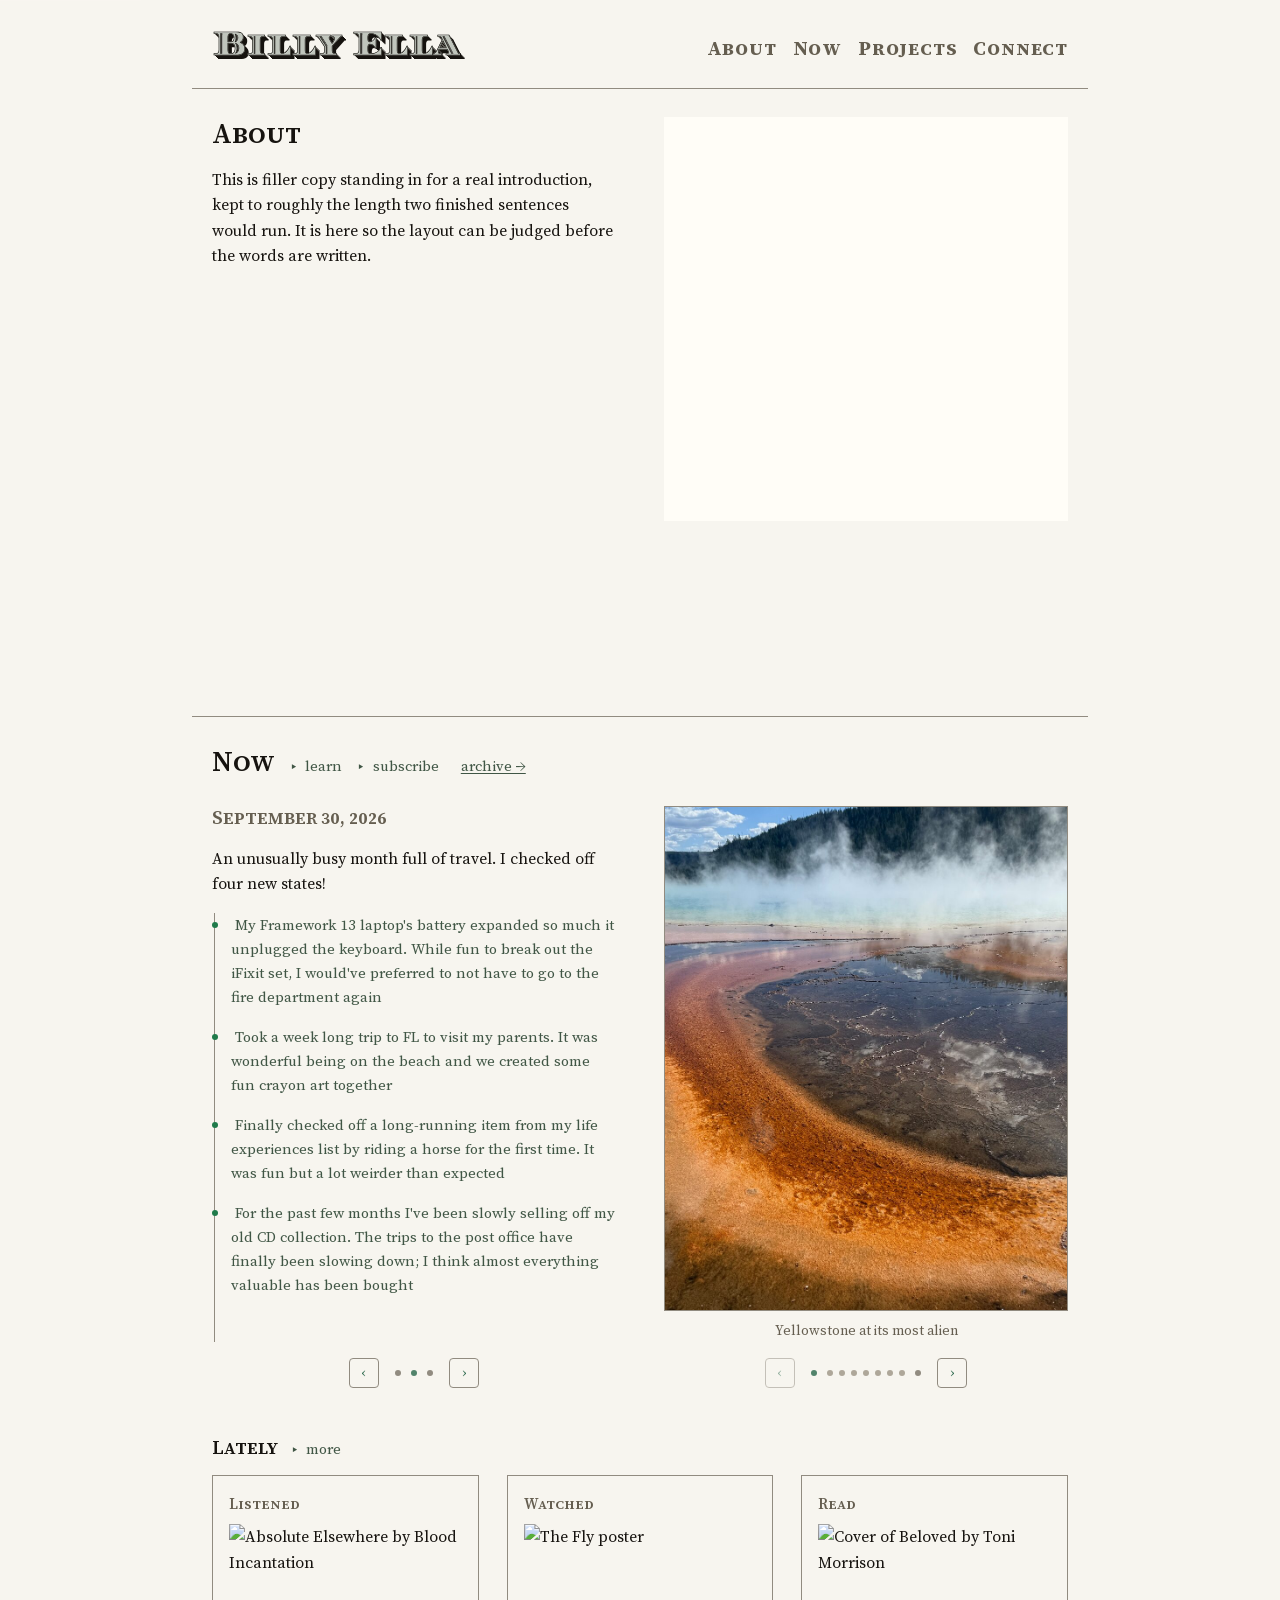
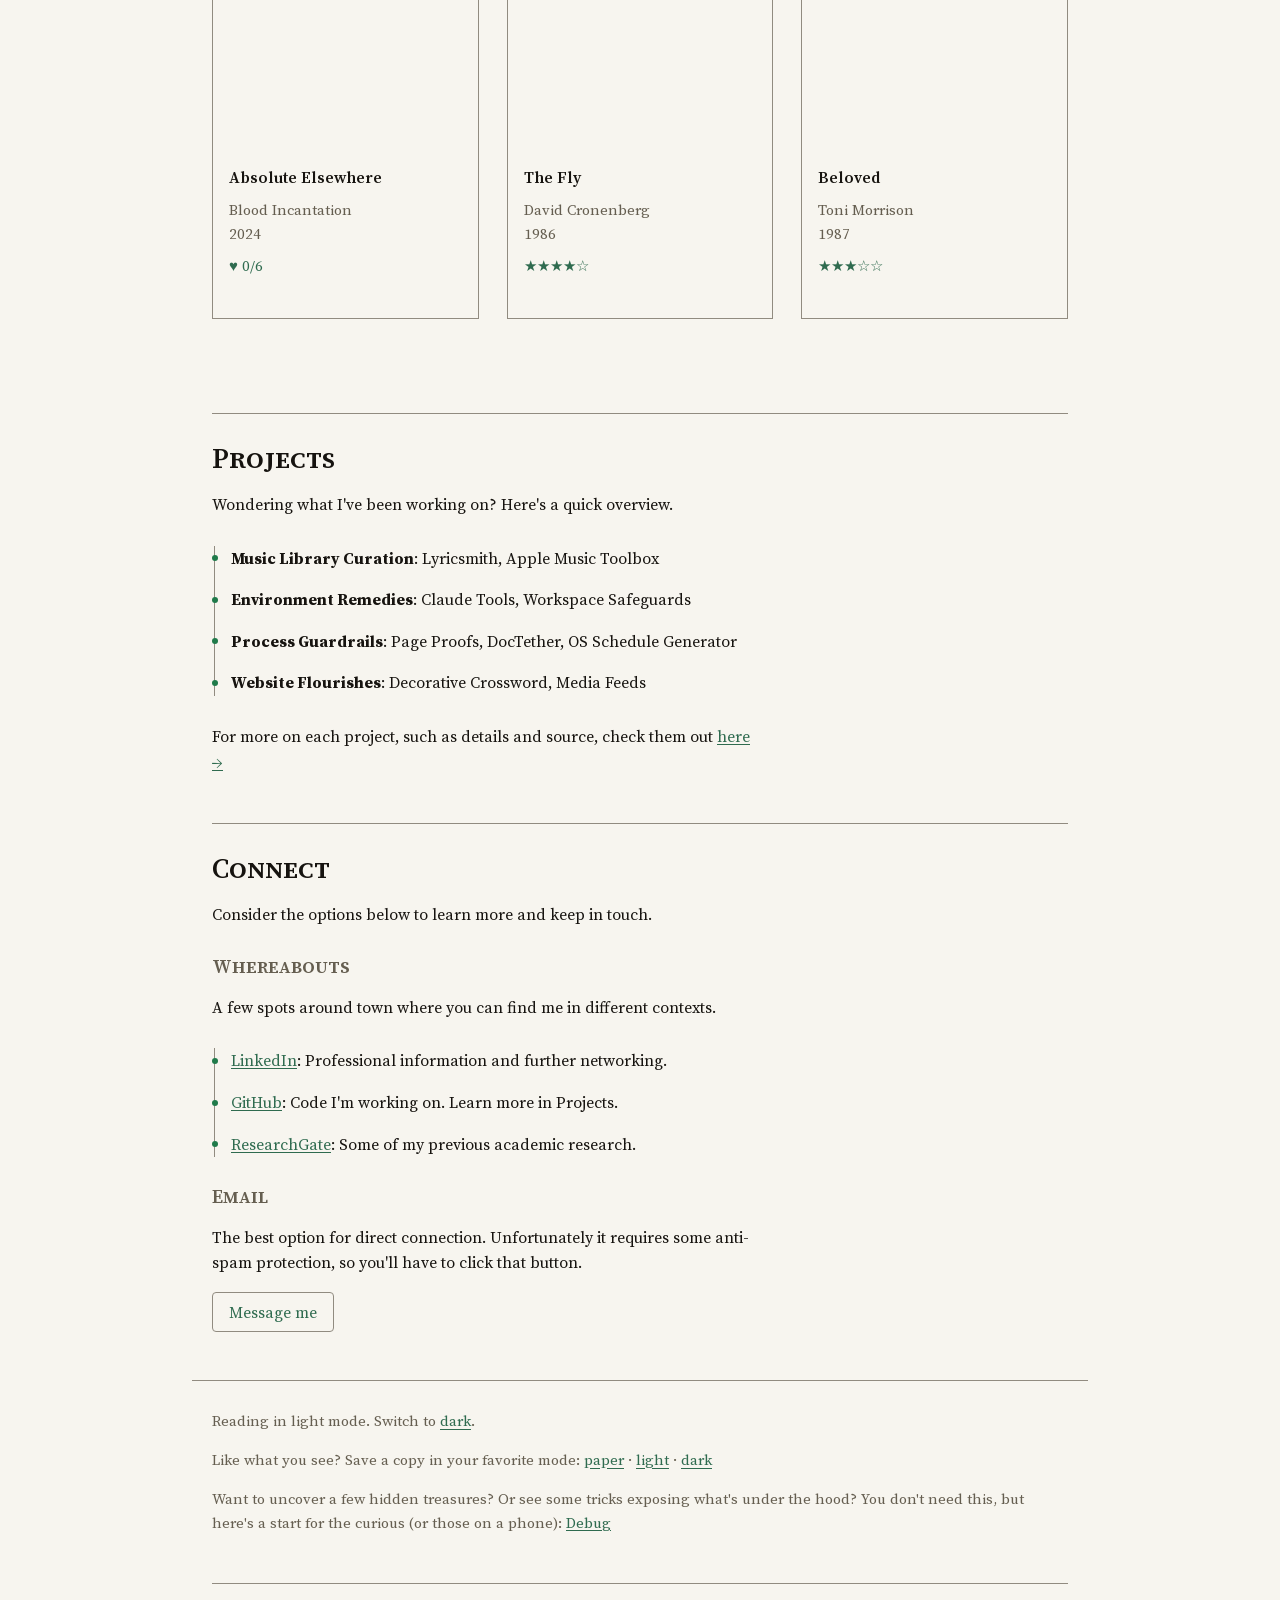
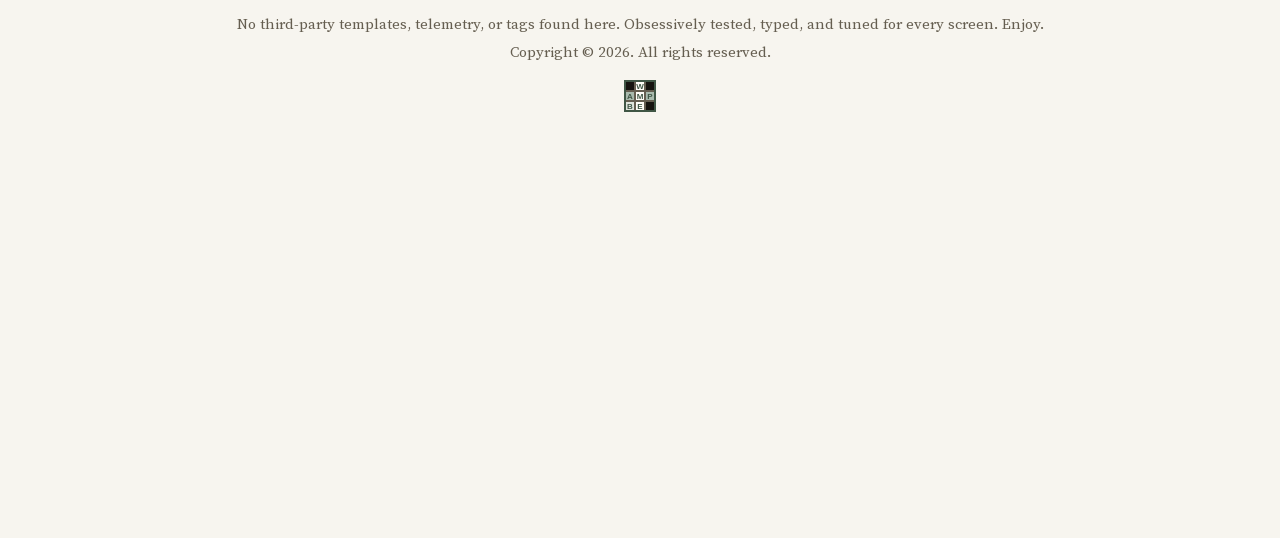
==== commit 62259a63: "build 0.5.17" ====
--- a/about/index.html
+++ b/about/index.html
@@ -7,7 +7,7 @@
     <meta http-equiv="refresh" content="0; url=../index.html#about" />
     
     <title>Billy Ella — About</title>
-    <meta name="description" content="The about section of Billy Ella's site — it lives on the home page." />
+    <meta name="description" content="A brief introduction." />
     
     <link rel="canonical" href="../" />
     <link rel="icon" href="../assets/favicon.svg" type="image/svg+xml" />
@@ -56,7 +56,7 @@
   <body>
     <main class="shell">
       
-      <pre class="reader-note">
+      <pre class="reader-note" inert>
 ╔══════════════════════════╗
 ║ HEY YOU! YES YOU! Get    ║
 ║ out of reader mode, this ║
--- a/shared/tokens.css
+++ b/shared/tokens.css
@@ -1 +1 @@
-:root{color-scheme:light dark;--light-paper:#f7f5ef;--light-paper-veil:rgba(247, 245, 239, 0.55);--light-backdrop:rgba(0, 0, 0, 0.12);--light-ink:#16130f;--light-ink-muted:#655e50;--light-cell:#fffdf7;--light-block:#16130f;--light-accent:#2f6b4f;--light-accent-dim:#405645;--light-engrave-ink:#16130f;--light-engrave-tint:#c0c5bc;--light-accent-selected:#a9baad;--light-accent-sibling:#dfe4dc;--light-name-grid-accent:#53855f;--light-name-grid-accent-soft:#9da19e;--light-hairline:#918b80;--light-dot-quiet:#aea799;--light-dot-anchor:#918b80;--light-dot-active:#51836b;--light-old-site-paper:#ffffff;--light-old-site-ink:#131313;--light-old-site-accent:#06d0f8;--light-crash-blue:#0000aa;--light-crash-bar:#aaaaaa;--light-crash-ink:#ffffff;--light-figure-jacket:#c9d4dd;--light-figure-shirt:#5b8c93;--light-figure-print:#a8cbc4;--light-figure-red:#c23b2e;--light-print-paper:#ffffff;--dark-paper:#23211d;--dark-paper-veil:rgba(35, 33, 29, 0.55);--dark-backdrop:rgba(0, 0, 0, 0.12);--dark-ink:#eae3d7;--dark-ink-muted:#a49a88;--dark-cell:#2c2925;--dark-block:#1c1a17;--dark-accent:#609f7d;--dark-accent-dim:#77947a;--dark-engrave-ink:#000000;--dark-engrave-tint:#495547;--dark-accent-selected:#435a4a;--dark-accent-sibling:#2c342b;--dark-name-grid-accent:#53855f;--dark-name-grid-accent-soft:#9da19e;--dark-hairline:#746a5e;--dark-dot-quiet:#5d554c;--dark-dot-anchor:#736d60;--dark-dot-active:#568a6d;--dark-old-site-paper:#ffffff;--dark-old-site-ink:#131313;--dark-old-site-accent:#06d0f8;--dark-crash-blue:#0000aa;--dark-crash-bar:#aaaaaa;--dark-crash-ink:#ffffff;--dark-figure-jacket:#c9d4dd;--dark-figure-shirt:#5b8c93;--dark-figure-print:#a8cbc4;--dark-figure-red:#c23b2e;--dark-print-paper:#ffffff;--paper:var(--light-paper);--paper-veil:var(--light-paper-veil);--backdrop:var(--light-backdrop);--ink:var(--light-ink);--ink-muted:var(--light-ink-muted);--cell:var(--light-cell);--block:var(--light-block);--accent:var(--light-accent);--accent-dim:var(--light-accent-dim);--engrave-ink:var(--light-engrave-ink);--engrave-tint:var(--light-engrave-tint);--hairline:var(--light-hairline);--dot-quiet:var(--light-dot-quiet);--dot-anchor:var(--light-dot-anchor);--dot-active:var(--light-dot-active);--font-body:"Site Serif", Georgia, serif;--font-display:var(--font-body);--font-ui:"Site Serif", Georgia, serif;--font-name:"Site Banknote", "Site Serif", Georgia, serif;--font-mono:ui-monospace, "SF Mono", Menlo, Consolas, monospace;--font-old-site:Georgia, Palatino, serif;--font-crash:"Courier New", Courier, monospace;}@media (prefers-color-scheme: dark){:root:not([data-mode="light"]){--paper:var(--dark-paper);--paper-veil:var(--dark-paper-veil);--backdrop:var(--dark-backdrop);--ink:var(--dark-ink);--ink-muted:var(--dark-ink-muted);--cell:var(--dark-cell);--block:var(--dark-block);--accent:var(--dark-accent);--accent-dim:var(--dark-accent-dim);--engrave-ink:var(--dark-engrave-ink);--engrave-tint:var(--dark-engrave-tint);--hairline:var(--dark-hairline);--dot-quiet:var(--dark-dot-quiet);--dot-anchor:var(--dark-dot-anchor);--dot-active:var(--dark-dot-active);}}:root[data-mode="dark"]{color-scheme:dark;--paper:var(--dark-paper);--paper-veil:var(--dark-paper-veil);--backdrop:var(--dark-backdrop);--ink:var(--dark-ink);--ink-muted:var(--dark-ink-muted);--cell:var(--dark-cell);--block:var(--dark-block);--accent:var(--dark-accent);--accent-dim:var(--dark-accent-dim);--engrave-ink:var(--dark-engrave-ink);--engrave-tint:var(--dark-engrave-tint);--hairline:var(--dark-hairline);--dot-quiet:var(--dark-dot-quiet);--dot-anchor:var(--dark-dot-anchor);--dot-active:var(--dark-dot-active);}:root[data-mode="light"]{color-scheme:light;}@media print{:root:root:root{color-scheme:light;--paper:var(--light-print-paper);--paper-veil:var(--light-paper-veil);--backdrop:var(--light-backdrop);--ink:var(--light-ink);--ink-muted:var(--light-ink-muted);--cell:var(--light-cell);--block:var(--light-block);--accent:var(--light-accent);--accent-dim:var(--light-accent-dim);--engrave-ink:var(--light-engrave-ink);--engrave-tint:var(--light-engrave-tint);--hairline:var(--light-hairline);--dot-quiet:var(--light-dot-quiet);--dot-anchor:var(--light-dot-anchor);--dot-active:var(--light-dot-active);}}+:root{color-scheme:light dark;--light-paper:#f7f5ef;--light-paper-veil:rgba(247, 245, 239, 0.55);--light-backdrop:rgba(0, 0, 0, 0.12);--light-ink:#16130f;--light-ink-muted:#655e50;--light-cell:#fffdf7;--light-block:#16130f;--light-accent:#2f6b4f;--light-accent-dim:#405645;--light-bullet:#1f7a4a;--light-engrave-ink:#16130f;--light-engrave-tint:#c0c5bc;--light-accent-selected:#a9baad;--light-accent-sibling:#dfe4dc;--light-name-grid-accent:#53855f;--light-name-grid-accent-soft:#9da19e;--light-hairline:#918b80;--light-dot-quiet:#aea799;--light-dot-anchor:#918b80;--light-dot-active:#51836b;--light-old-site-paper:#ffffff;--light-old-site-ink:#131313;--light-old-site-accent:#06d0f8;--light-crash-blue:#0000aa;--light-crash-bar:#aaaaaa;--light-crash-ink:#ffffff;--light-dialog-navy:#000080;--light-figure-jacket:#c9d4dd;--light-figure-shirt:#5b8c93;--light-figure-print:#a8cbc4;--light-figure-red:#c23b2e;--light-print-paper:#ffffff;--dark-paper:#23211d;--dark-paper-veil:rgba(35, 33, 29, 0.55);--dark-backdrop:rgba(0, 0, 0, 0.12);--dark-ink:#eae3d7;--dark-ink-muted:#a49a88;--dark-cell:#2c2925;--dark-block:#1c1a17;--dark-accent:#609f7d;--dark-accent-dim:#77947a;--dark-bullet:#5fbf85;--dark-engrave-ink:#000000;--dark-engrave-tint:#495547;--dark-accent-selected:#435a4a;--dark-accent-sibling:#2c342b;--dark-name-grid-accent:#53855f;--dark-name-grid-accent-soft:#9da19e;--dark-hairline:#746a5e;--dark-dot-quiet:#5d554c;--dark-dot-anchor:#736d60;--dark-dot-active:#568a6d;--dark-old-site-paper:#ffffff;--dark-old-site-ink:#131313;--dark-old-site-accent:#06d0f8;--dark-crash-blue:#0000aa;--dark-crash-bar:#aaaaaa;--dark-crash-ink:#ffffff;--dark-dialog-navy:#000080;--dark-figure-jacket:#c9d4dd;--dark-figure-shirt:#5b8c93;--dark-figure-print:#a8cbc4;--dark-figure-red:#c23b2e;--dark-print-paper:#ffffff;--paper:var(--light-paper);--paper-veil:var(--light-paper-veil);--backdrop:var(--light-backdrop);--ink:var(--light-ink);--ink-muted:var(--light-ink-muted);--cell:var(--light-cell);--block:var(--light-block);--accent:var(--light-accent);--accent-dim:var(--light-accent-dim);--bullet:var(--light-bullet);--engrave-ink:var(--light-engrave-ink);--engrave-tint:var(--light-engrave-tint);--hairline:var(--light-hairline);--dot-quiet:var(--light-dot-quiet);--dot-anchor:var(--light-dot-anchor);--dot-active:var(--light-dot-active);--font-body:"Site Serif", Georgia, serif;--font-display:var(--font-body);--font-ui:"Site Serif", Georgia, serif;--font-name:"Site Banknote", "Site Serif", Georgia, serif;--font-mono:ui-monospace, "SF Mono", Menlo, Consolas, monospace;--font-old-site:Georgia, Palatino, serif;--font-crash:"Courier New", Courier, monospace;}@media (prefers-color-scheme: dark){:root:not([data-mode="light"]){--paper:var(--dark-paper);--paper-veil:var(--dark-paper-veil);--backdrop:var(--dark-backdrop);--ink:var(--dark-ink);--ink-muted:var(--dark-ink-muted);--cell:var(--dark-cell);--block:var(--dark-block);--accent:var(--dark-accent);--accent-dim:var(--dark-accent-dim);--bullet:var(--dark-bullet);--engrave-ink:var(--dark-engrave-ink);--engrave-tint:var(--dark-engrave-tint);--hairline:var(--dark-hairline);--dot-quiet:var(--dark-dot-quiet);--dot-anchor:var(--dark-dot-anchor);--dot-active:var(--dark-dot-active);}}:root[data-mode="dark"]{color-scheme:dark;--paper:var(--dark-paper);--paper-veil:var(--dark-paper-veil);--backdrop:var(--dark-backdrop);--ink:var(--dark-ink);--ink-muted:var(--dark-ink-muted);--cell:var(--dark-cell);--block:var(--dark-block);--accent:var(--dark-accent);--accent-dim:var(--dark-accent-dim);--bullet:var(--dark-bullet);--engrave-ink:var(--dark-engrave-ink);--engrave-tint:var(--dark-engrave-tint);--hairline:var(--dark-hairline);--dot-quiet:var(--dark-dot-quiet);--dot-anchor:var(--dark-dot-anchor);--dot-active:var(--dark-dot-active);}:root[data-mode="light"]{color-scheme:light;}@media print{:root:root:root{color-scheme:light;--paper:var(--light-print-paper);--paper-veil:var(--light-paper-veil);--backdrop:var(--light-backdrop);--ink:var(--light-ink);--ink-muted:var(--light-ink-muted);--cell:var(--light-cell);--block:var(--light-block);--accent:var(--light-accent);--accent-dim:var(--light-accent-dim);--bullet:var(--light-bullet);--engrave-ink:var(--light-engrave-ink);--engrave-tint:var(--light-engrave-tint);--hairline:var(--light-hairline);--dot-quiet:var(--light-dot-quiet);--dot-anchor:var(--light-dot-anchor);--dot-active:var(--light-dot-active);}}
--- a/shared/base.css
+++ b/shared/base.css
@@ -1 +1 @@
-*{box-sizing:border-box;}body{margin:0;background:var(--paper);color:var(--ink);font-family:var(--font-body);line-height:1.6;}h1, h2, h3{font-family:var(--font-display);font-weight:600;line-height:1.2;font-variant-caps:small-caps;}.archive-link, .disclosure__more.reveal__more{font-variant-caps:normal;}h1{margin:0 0 var(--space-2);font-size:clamp(1.75rem, 1.3rem + 2vw, 2.75rem);}h2{margin:0 0 var(--space-2);font-size:var(--size-heading);}h3{margin:0 0 var(--space-2);font-size:clamp(0.98rem, 0.89rem + 0.47vw, 1.22rem);}main a, .colophon a{color:var(--ink);text-decoration-thickness:var(--hairline-width);text-underline-offset:0.15em;}@media (hover: hover){main a:hover, .colophon a:hover{text-decoration-thickness:calc(var(--hairline-width) * 2);}}.visually-hidden{position:absolute;width:1px;height:1px;overflow:hidden;clip-path:inset(50%);white-space:nowrap;}.reader-note{display:none;}.shell{max-width:var(--hero-measure);margin:0 auto;padding:var(--space-3) var(--page-gutter) 0;}.shell p{max-width:var(--measure);}.shell > section + section{margin-top:var(--space-4);padding-top:var(--space-3);border-top:var(--hairline-width) solid var(--hairline);}.hero + .shell{margin-top:var(--space-4);border-top:var(--hairline-width) solid var(--hairline);}.hero{max-width:var(--hero-measure);margin:0 auto;padding:var(--space-3) var(--page-gutter) 0;display:grid;grid-template-columns:minmax(0, 1fr);align-items:start;gap:var(--space-4);}@media (min-width: 44rem){.hero{grid-template-columns:minmax(0, 1fr) minmax(var(--crossword-column), 1fr);}}.hero__intro{max-width:var(--measure);}.now-notes, .projects-teaser, .profile-links, .project-tools{--note-mark:6px;margin:var(--space-3) 0 0;margin-left:calc(var(--note-mark) / 2 - var(--hairline-width));padding:0 0 0 var(--space-2);border-left:var(--hairline-width) solid var(--hairline);list-style-type:"";}.now-note + .now-note, .project-tool + .project-tool{margin-top:var(--space-3);}.now-note__label, .project-tool__label{margin:0 0 0.15em;font-family:var(--font-ui);font-size:0.875rem;color:var(--accent-dim);}.now-note__label::before, .projects-teaser > li::before, .profile-links > li > a:first-child::before, .project-tool__label::before{content:"";display:inline-block;width:var(--note-mark);height:var(--note-mark);margin-left:calc(-1 * var(--space-2) - var(--note-mark) / 2);margin-right:calc(var(--space-2) - var(--note-mark) / 2);vertical-align:middle;vertical-align:calc(0.5cap - 3px);border-radius:50%;background:var(--accent-dim);print-color-adjust:exact;}.now-note__text, .project-tool__text{margin:0;}.card__box{padding:var(--space-2);border:var(--hairline-width) solid var(--hairline);}.card__cover{display:block;width:100%;height:auto;aspect-ratio:var(--cover-aspect, 1);object-fit:cover;margin-bottom:var(--space-1);}.card__cover--poster{--cover-aspect:1;object-fit:contain;}.card__title{margin:0 0 var(--space-1);font-family:var(--font-display);font-weight:600;}.card__meta{margin:0;color:var(--ink-muted);font-family:var(--font-ui);font-size:0.875rem;}@media print{a[href^="http://"]::after, a[href^="https://"]::after{content:" (" attr(href) ")";overflow-wrap:anywhere;}h2, h3{break-after:avoid;}.card{break-inside:avoid;}.now-lead, .now-lately{break-inside:avoid;}#projects, #connect{break-inside:avoid;}.now-lately > .media__heading{margin-top:0;padding-top:var(--space-4);}body{font-variant-ligatures:no-common-ligatures;}}+*{box-sizing:border-box;}body{margin:0;background:var(--paper);color:var(--ink);font-family:var(--font-body);line-height:1.6;}h1, h2, h3{font-family:var(--font-display);font-weight:600;line-height:1.2;font-variant-caps:small-caps;}.archive-link, .disclosure__more.reveal__more{font-variant-caps:normal;}h1{margin:0 0 var(--space-2);font-size:clamp(1.75rem, 1.3rem + 2vw, 2.75rem);}h2{margin:0 0 var(--space-2);font-size:var(--size-heading);}h3{margin:0 0 var(--space-2);font-size:clamp(0.98rem, 0.89rem + 0.47vw, 1.22rem);}main a, .colophon a{color:var(--accent);text-decoration-thickness:var(--hairline-width);text-underline-offset:0.15em;}@media (hover: hover){main a:hover, .colophon a:hover{text-decoration-thickness:calc(var(--hairline-width) * 2);}}.visually-hidden{position:absolute;width:1px;height:1px;overflow:hidden;clip-path:inset(50%);white-space:nowrap;}.reader-note{position:absolute;width:1px;height:1px;overflow:hidden;clip-path:inset(50%);white-space:pre;}.shell{max-width:var(--hero-measure);margin:0 auto;padding:var(--space-3) var(--page-gutter) 0;}.shell p{max-width:var(--measure);}.shell > section + section{margin-top:var(--space-4);padding-top:var(--space-3);border-top:var(--hairline-width) solid var(--hairline);}.hero + .shell{margin-top:var(--space-4);border-top:var(--hairline-width) solid var(--hairline);}.hero{max-width:var(--hero-measure);margin:0 auto;padding:var(--space-3) var(--page-gutter) 0;display:grid;grid-template-columns:minmax(0, 1fr);align-items:start;gap:var(--space-4);}@media (min-width: 44rem){.hero{grid-template-columns:minmax(0, 1fr) minmax(var(--crossword-column), 1fr);}}.hero__intro{max-width:var(--measure);}.now-notes, .projects-teaser, .profile-links, .project-tools{--note-mark:6px;margin:var(--space-3) 0 0;margin-left:calc(var(--note-mark) / 2 - var(--hairline-width));padding:0 0 0 var(--space-2);border-left:var(--hairline-width) solid var(--hairline);list-style-type:"";}.now-note + .now-note, .project-tool + .project-tool{margin-top:var(--space-3);}.now-note__label, .project-tool__label{margin:0 0 0.15em;font-family:var(--font-ui);font-size:0.9375rem;color:var(--accent-dim);}.now-note__label::before, .projects-teaser > li::before, .profile-links > li > a:first-child::before, .project-tool__label > :first-child::before{content:"";display:inline-block;width:var(--note-mark);height:var(--note-mark);margin-left:calc(-1 * var(--space-2) - var(--note-mark) / 2);margin-right:calc(var(--space-2) - var(--note-mark) / 2);vertical-align:middle;vertical-align:calc(0.5cap - 3px);border-radius:50%;background:var(--bullet);print-color-adjust:exact;}.now-note__text, .project-tool__text{margin:0;}.card__box{padding:var(--space-2);border:var(--hairline-width) solid var(--hairline);}.card__cover{display:block;width:100%;height:auto;aspect-ratio:var(--cover-aspect, 1);object-fit:cover;margin-bottom:var(--space-1);}.card__cover--poster{--cover-aspect:1;object-fit:contain;}.card__title{margin:0 0 var(--space-1);font-family:var(--font-display);font-weight:600;}.card__meta{margin:0;color:var(--ink-muted);font-family:var(--font-ui);font-size:0.9375rem;}@media print{a[href^="http://"]::after, a[href^="https://"]::after{content:" (" attr(href) ")";overflow-wrap:anywhere;}h2, h3{break-after:avoid;}.card{break-inside:avoid;}.now-lead, .now-lately{break-inside:avoid;}#projects, #connect{break-inside:avoid;}.now-lately > .media__heading{margin-top:0;padding-top:var(--space-4);}body{font-variant-ligatures:no-common-ligatures;}}
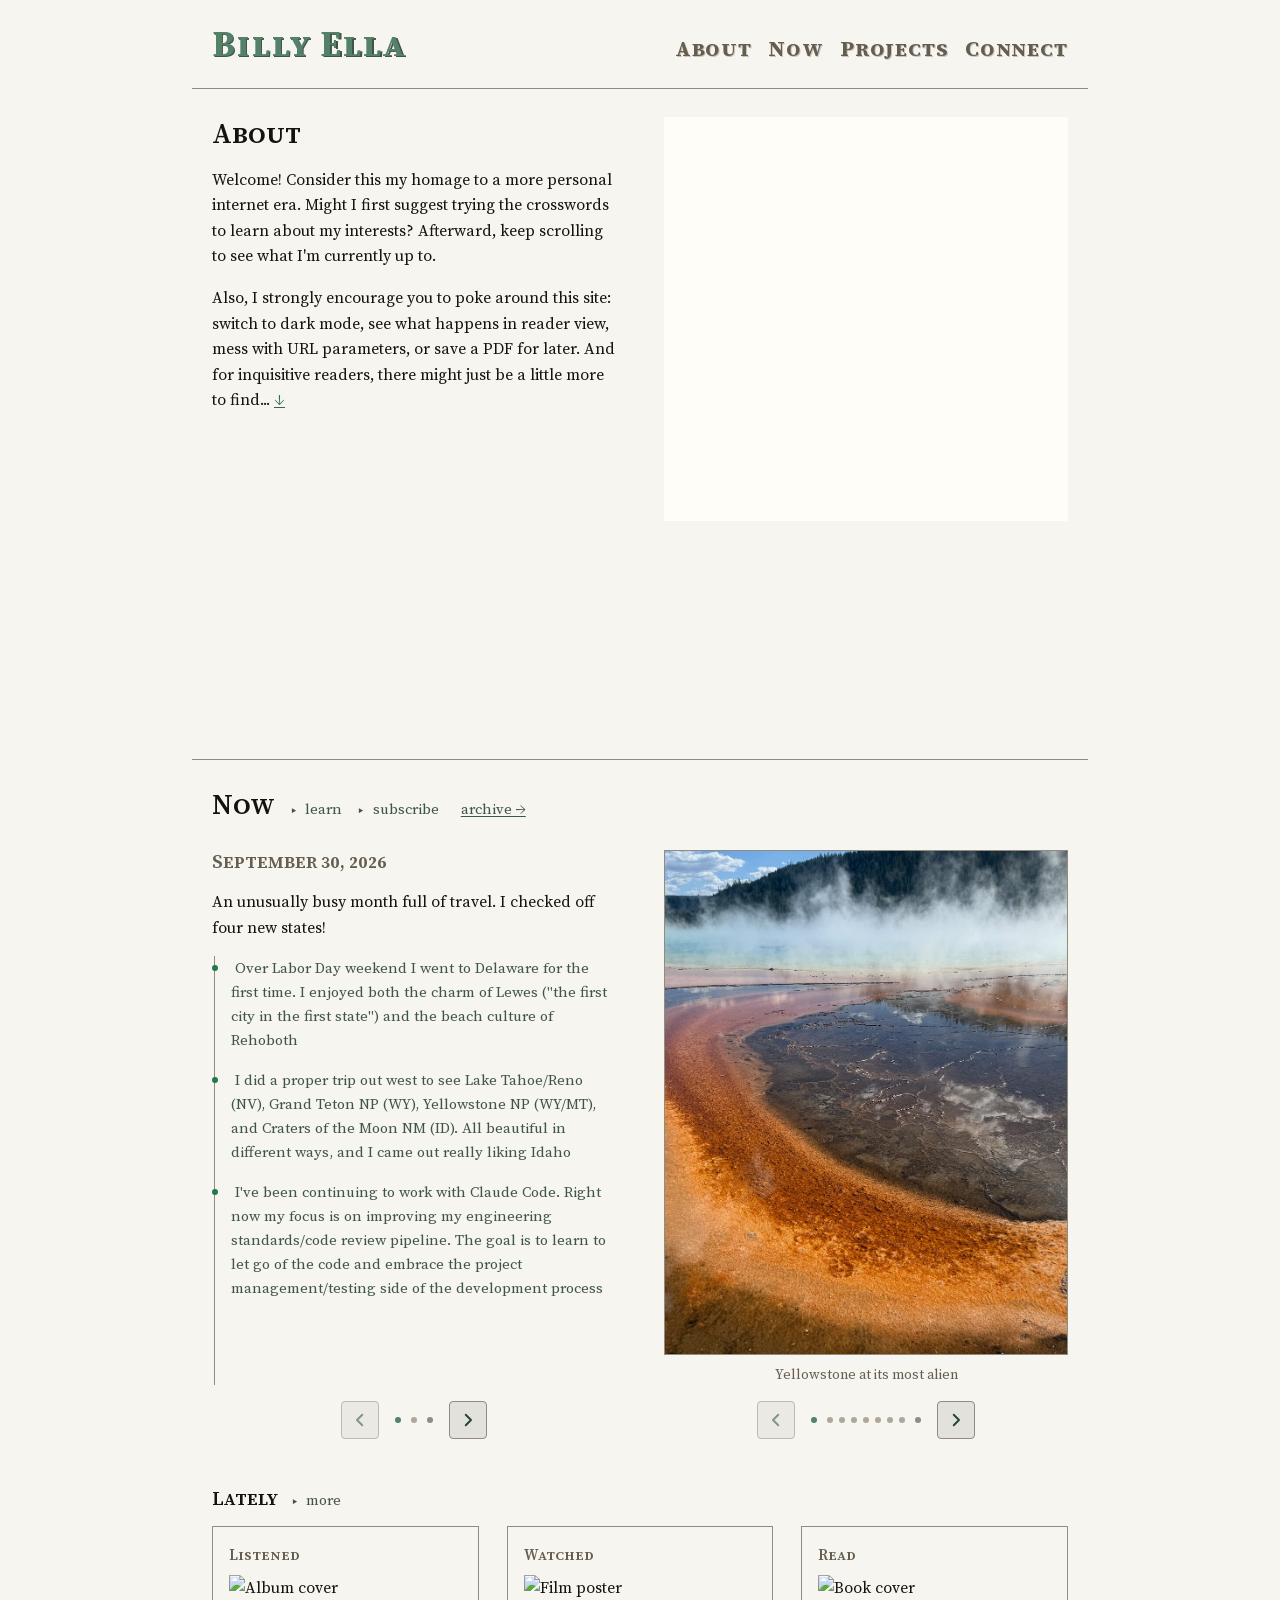
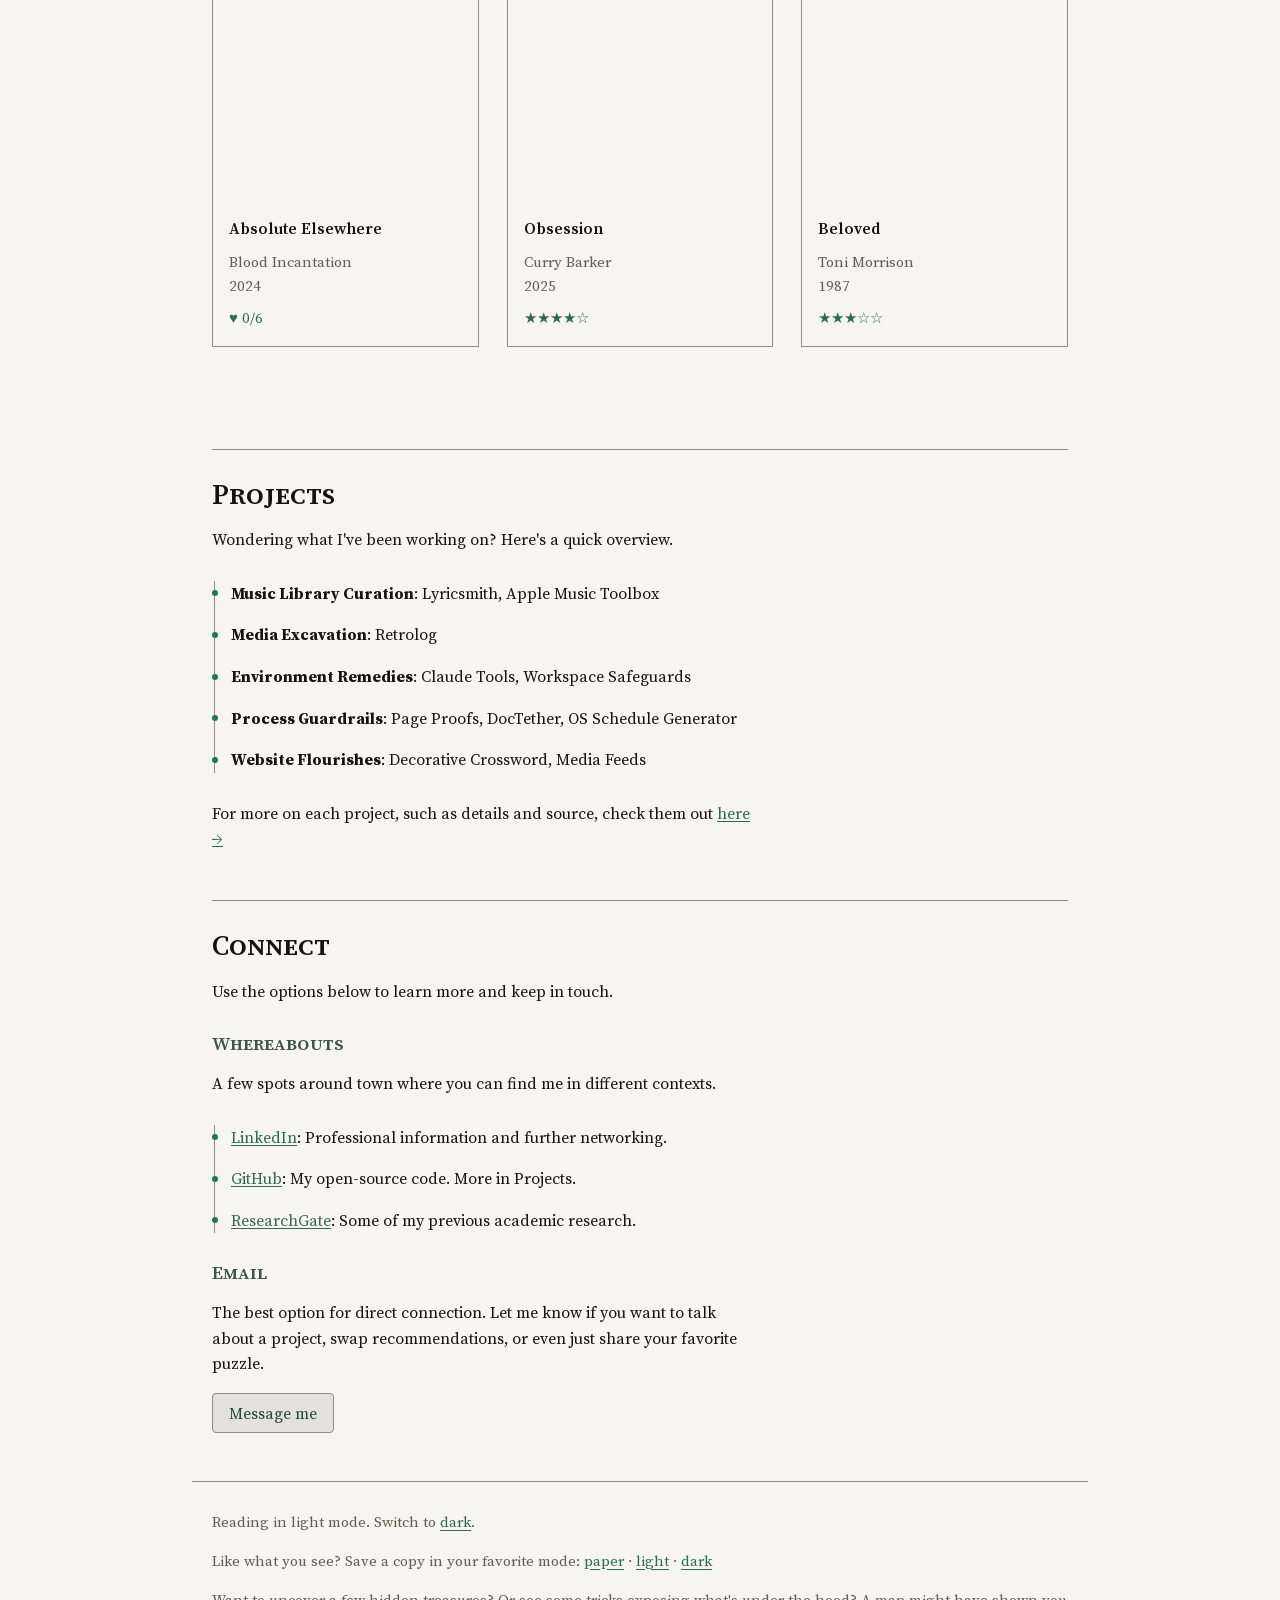
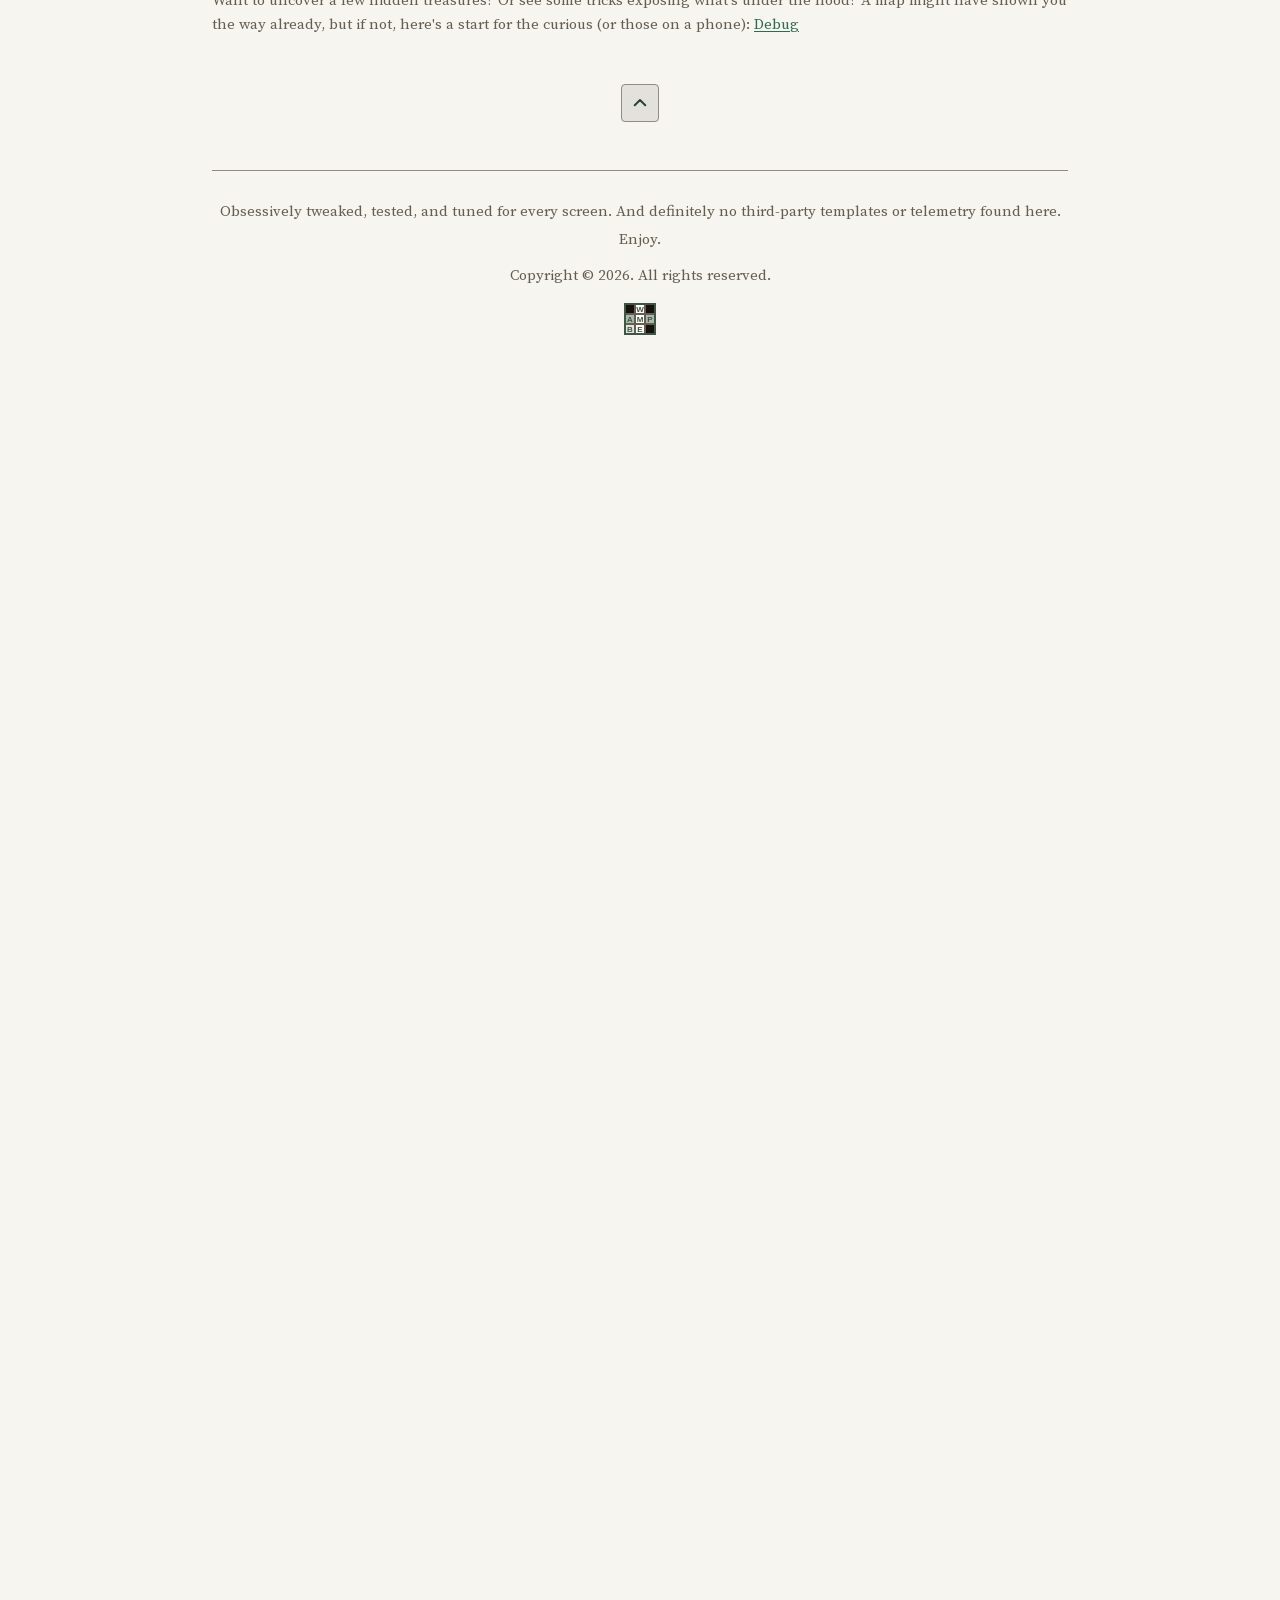
==== commit 19a5a9d8: "build 0.5.22" ====
--- a/about/index.html
+++ b/about/index.html
@@ -6,7 +6,7 @@
     <meta name="viewport" content="width=device-width, initial-scale=1" />
     <meta http-equiv="refresh" content="0; url=../index.html#about" />
     
-    <title>Billy Ella — About</title>
+    <title>Billy Ella | About</title>
     <meta name="description" content="A brief introduction." />
     
     <link rel="canonical" href="../" />
@@ -59,15 +59,15 @@
       <pre class="reader-note" inert>
 ╔══════════════════════════╗
 ║ HEY YOU! YES YOU! Get    ║
-║ out of reader mode, this ║
+║ out of reader view! This ║
 ║ site isn't designed to   ║
 ║ be used that way.        ║
 ╚══════════════════════════╝</pre>
       
       <h1>About</h1>
       <p>
-        The about section lives on the home page. If you are not sent there automatically,
-        <a href="../index.html#about">open the about section</a>.
+        The About section lives on the home page. If you are not sent there automatically,
+        <a href="../index.html#about">open the About section</a>.
       </p>
     </main>
   </body>
--- a/shared/tokens.css
+++ b/shared/tokens.css
@@ -1 +1 @@
-:root{color-scheme:light dark;--light-paper:#f7f5ef;--light-paper-veil:rgba(247, 245, 239, 0.55);--light-backdrop:rgba(0, 0, 0, 0.12);--light-ink:#16130f;--light-ink-muted:#655e50;--light-cell:#fffdf7;--light-block:#16130f;--light-accent:#2f6b4f;--light-accent-dim:#405645;--light-bullet:#1f7a4a;--light-engrave-ink:#16130f;--light-engrave-tint:#c0c5bc;--light-accent-selected:#a9baad;--light-accent-sibling:#dfe4dc;--light-name-grid-accent:#53855f;--light-name-grid-accent-soft:#9da19e;--light-hairline:#918b80;--light-dot-quiet:#aea799;--light-dot-anchor:#918b80;--light-dot-active:#51836b;--light-old-site-paper:#ffffff;--light-old-site-ink:#131313;--light-old-site-accent:#06d0f8;--light-crash-blue:#0000aa;--light-crash-bar:#aaaaaa;--light-crash-ink:#ffffff;--light-dialog-navy:#000080;--light-figure-jacket:#c9d4dd;--light-figure-shirt:#5b8c93;--light-figure-print:#a8cbc4;--light-figure-red:#c23b2e;--light-print-paper:#ffffff;--dark-paper:#23211d;--dark-paper-veil:rgba(35, 33, 29, 0.55);--dark-backdrop:rgba(0, 0, 0, 0.12);--dark-ink:#eae3d7;--dark-ink-muted:#a49a88;--dark-cell:#2c2925;--dark-block:#1c1a17;--dark-accent:#609f7d;--dark-accent-dim:#77947a;--dark-bullet:#5fbf85;--dark-engrave-ink:#000000;--dark-engrave-tint:#495547;--dark-accent-selected:#435a4a;--dark-accent-sibling:#2c342b;--dark-name-grid-accent:#53855f;--dark-name-grid-accent-soft:#9da19e;--dark-hairline:#746a5e;--dark-dot-quiet:#5d554c;--dark-dot-anchor:#736d60;--dark-dot-active:#568a6d;--dark-old-site-paper:#ffffff;--dark-old-site-ink:#131313;--dark-old-site-accent:#06d0f8;--dark-crash-blue:#0000aa;--dark-crash-bar:#aaaaaa;--dark-crash-ink:#ffffff;--dark-dialog-navy:#000080;--dark-figure-jacket:#c9d4dd;--dark-figure-shirt:#5b8c93;--dark-figure-print:#a8cbc4;--dark-figure-red:#c23b2e;--dark-print-paper:#ffffff;--paper:var(--light-paper);--paper-veil:var(--light-paper-veil);--backdrop:var(--light-backdrop);--ink:var(--light-ink);--ink-muted:var(--light-ink-muted);--cell:var(--light-cell);--block:var(--light-block);--accent:var(--light-accent);--accent-dim:var(--light-accent-dim);--bullet:var(--light-bullet);--engrave-ink:var(--light-engrave-ink);--engrave-tint:var(--light-engrave-tint);--hairline:var(--light-hairline);--dot-quiet:var(--light-dot-quiet);--dot-anchor:var(--light-dot-anchor);--dot-active:var(--light-dot-active);--font-body:"Site Serif", Georgia, serif;--font-display:var(--font-body);--font-ui:"Site Serif", Georgia, serif;--font-name:"Site Banknote", "Site Serif", Georgia, serif;--font-mono:ui-monospace, "SF Mono", Menlo, Consolas, monospace;--font-old-site:Georgia, Palatino, serif;--font-crash:"Courier New", Courier, monospace;}@media (prefers-color-scheme: dark){:root:not([data-mode="light"]){--paper:var(--dark-paper);--paper-veil:var(--dark-paper-veil);--backdrop:var(--dark-backdrop);--ink:var(--dark-ink);--ink-muted:var(--dark-ink-muted);--cell:var(--dark-cell);--block:var(--dark-block);--accent:var(--dark-accent);--accent-dim:var(--dark-accent-dim);--bullet:var(--dark-bullet);--engrave-ink:var(--dark-engrave-ink);--engrave-tint:var(--dark-engrave-tint);--hairline:var(--dark-hairline);--dot-quiet:var(--dark-dot-quiet);--dot-anchor:var(--dark-dot-anchor);--dot-active:var(--dark-dot-active);}}:root[data-mode="dark"]{color-scheme:dark;--paper:var(--dark-paper);--paper-veil:var(--dark-paper-veil);--backdrop:var(--dark-backdrop);--ink:var(--dark-ink);--ink-muted:var(--dark-ink-muted);--cell:var(--dark-cell);--block:var(--dark-block);--accent:var(--dark-accent);--accent-dim:var(--dark-accent-dim);--bullet:var(--dark-bullet);--engrave-ink:var(--dark-engrave-ink);--engrave-tint:var(--dark-engrave-tint);--hairline:var(--dark-hairline);--dot-quiet:var(--dark-dot-quiet);--dot-anchor:var(--dark-dot-anchor);--dot-active:var(--dark-dot-active);}:root[data-mode="light"]{color-scheme:light;}@media print{:root:root:root{color-scheme:light;--paper:var(--light-print-paper);--paper-veil:var(--light-paper-veil);--backdrop:var(--light-backdrop);--ink:var(--light-ink);--ink-muted:var(--light-ink-muted);--cell:var(--light-cell);--block:var(--light-block);--accent:var(--light-accent);--accent-dim:var(--light-accent-dim);--bullet:var(--light-bullet);--engrave-ink:var(--light-engrave-ink);--engrave-tint:var(--light-engrave-tint);--hairline:var(--light-hairline);--dot-quiet:var(--light-dot-quiet);--dot-anchor:var(--light-dot-anchor);--dot-active:var(--light-dot-active);}}+:root{color-scheme:light dark;--light-paper:#f7f5ef;--light-paper-veil:rgba(247, 245, 239, 0.55);--light-backdrop:rgba(0, 0, 0, 0.12);--light-ink:#16130f;--light-ink-muted:#655e50;--light-cell:#fffdf7;--light-block:#16130f;--light-accent:#2f6b4f;--light-accent-dim:#405645;--light-bullet:#1f7a4a;--light-name-face:#558169;--light-name-shadow:#405645;--light-nav-shadow:#c9c5bc;--light-accent-selected:#a9baad;--light-accent-sibling:#dfe4dc;--light-name-grid-accent:#53855f;--light-name-grid-accent-soft:#9da19e;--light-hairline:#918b80;--light-control-wash:#e3e1db;--light-control-ink:#254835;--light-dot-quiet:#aea799;--light-dot-anchor:#918b80;--light-dot-active:#51836b;--light-old-site-paper:#ffffff;--light-old-site-ink:#131313;--light-old-site-accent:#06d0f8;--light-crash-blue:#0000aa;--light-crash-bar:#aaaaaa;--light-crash-ink:#ffffff;--light-dialog-navy:#000080;--light-figure-jacket:#c9d4dd;--light-figure-shirt:#5b8c93;--light-figure-print:#a8cbc4;--light-figure-red:#c23b2e;--light-print-paper:#ffffff;--dark-paper:#23211d;--dark-paper-veil:rgba(35, 33, 29, 0.55);--dark-backdrop:rgba(0, 0, 0, 0.12);--dark-ink:#eae3d7;--dark-ink-muted:#a49a88;--dark-cell:#2c2925;--dark-block:#1c1a17;--dark-accent:#609f7d;--dark-accent-dim:#77947a;--dark-bullet:#5fbf85;--dark-name-face:#6b846d;--dark-name-shadow:#000000;--dark-nav-shadow:#46423a;--dark-accent-selected:#435a4a;--dark-accent-sibling:#2c342b;--dark-name-grid-accent:#53855f;--dark-name-grid-accent-soft:#9da19e;--dark-hairline:#746a5e;--dark-control-wash:#35322e;--dark-control-ink:#97baa1;--dark-dot-quiet:#5d554c;--dark-dot-anchor:#736d60;--dark-dot-active:#568a6d;--dark-old-site-paper:#ffffff;--dark-old-site-ink:#131313;--dark-old-site-accent:#06d0f8;--dark-crash-blue:#0000aa;--dark-crash-bar:#aaaaaa;--dark-crash-ink:#ffffff;--dark-dialog-navy:#000080;--dark-figure-jacket:#c9d4dd;--dark-figure-shirt:#5b8c93;--dark-figure-print:#a8cbc4;--dark-figure-red:#c23b2e;--dark-print-paper:#ffffff;--paper:var(--light-paper);--paper-veil:var(--light-paper-veil);--backdrop:var(--light-backdrop);--ink:var(--light-ink);--ink-muted:var(--light-ink-muted);--cell:var(--light-cell);--block:var(--light-block);--accent:var(--light-accent);--accent-dim:var(--light-accent-dim);--bullet:var(--light-bullet);--name-face:var(--light-name-face);--name-shadow:var(--light-name-shadow);--nav-shadow:var(--light-nav-shadow);--hairline:var(--light-hairline);--control-wash:var(--light-control-wash);--control-ink:var(--light-control-ink);--dot-quiet:var(--light-dot-quiet);--dot-anchor:var(--light-dot-anchor);--dot-active:var(--light-dot-active);--font-body:"Site Serif", Georgia, serif;--font-display:var(--font-body);--font-ui:"Site Serif", Georgia, serif;--font-mono:ui-monospace, "SF Mono", Menlo, Consolas, monospace;--font-old-site:Georgia, Palatino, serif;--font-crash:"Courier New", Courier, monospace;}@media (prefers-color-scheme: dark){:root:not([data-mode="light"]){--paper:var(--dark-paper);--paper-veil:var(--dark-paper-veil);--backdrop:var(--dark-backdrop);--ink:var(--dark-ink);--ink-muted:var(--dark-ink-muted);--cell:var(--dark-cell);--block:var(--dark-block);--accent:var(--dark-accent);--accent-dim:var(--dark-accent-dim);--bullet:var(--dark-bullet);--name-face:var(--dark-name-face);--name-shadow:var(--dark-name-shadow);--nav-shadow:var(--dark-nav-shadow);--hairline:var(--dark-hairline);--control-wash:var(--dark-control-wash);--control-ink:var(--dark-control-ink);--dot-quiet:var(--dark-dot-quiet);--dot-anchor:var(--dark-dot-anchor);--dot-active:var(--dark-dot-active);}}:root[data-mode="dark"]{color-scheme:dark;--paper:var(--dark-paper);--paper-veil:var(--dark-paper-veil);--backdrop:var(--dark-backdrop);--ink:var(--dark-ink);--ink-muted:var(--dark-ink-muted);--cell:var(--dark-cell);--block:var(--dark-block);--accent:var(--dark-accent);--accent-dim:var(--dark-accent-dim);--bullet:var(--dark-bullet);--name-face:var(--dark-name-face);--name-shadow:var(--dark-name-shadow);--nav-shadow:var(--dark-nav-shadow);--hairline:var(--dark-hairline);--control-wash:var(--dark-control-wash);--control-ink:var(--dark-control-ink);--dot-quiet:var(--dark-dot-quiet);--dot-anchor:var(--dark-dot-anchor);--dot-active:var(--dark-dot-active);}:root[data-mode="light"]{color-scheme:light;}@media print{:root:root:root{color-scheme:light;--paper:var(--light-print-paper);--paper-veil:var(--light-paper-veil);--backdrop:var(--light-backdrop);--ink:var(--light-ink);--ink-muted:var(--light-ink-muted);--cell:var(--light-cell);--block:var(--light-block);--accent:var(--light-accent);--accent-dim:var(--light-accent-dim);--bullet:var(--light-bullet);--name-face:var(--light-name-face);--name-shadow:var(--light-name-shadow);--nav-shadow:var(--light-nav-shadow);--hairline:var(--light-hairline);--control-wash:var(--light-control-wash);--control-ink:var(--light-control-ink);--dot-quiet:var(--light-dot-quiet);--dot-anchor:var(--light-dot-anchor);--dot-active:var(--light-dot-active);}}
--- a/shared/measures.css
+++ b/shared/measures.css
@@ -1 +1 @@
-:root{--hairline-width:1px;--measure:34rem;--hero-measure:56rem;--two-column-at:44rem;--page-gutter:1.25rem;--tap-target-min:24px;--crossword-column:21rem;--space-1:0.5rem;--space-2:1rem;--space-3:1.75rem;--space-4:3rem;--space-5:4.5rem;--carousel-slide-gap:2px;--pager-control-size:1.875rem;--control-corner:0.25rem;--chevron-ink-offset:0.1em;--disclosure-triangle-size:0.6em;--disclosure-triangle-lift:0.15em;--size-heading:clamp(1.25rem, 1.05rem + 1vw, 1.75rem);}+:root{--hairline-width:1px;--measure:34rem;--hero-measure:56rem;--two-column-at:44rem;--page-gutter:1.25rem;--tap-target-min:24px;--crossword-column:21rem;--space-1:0.5rem;--space-2:1rem;--space-3:1.75rem;--space-4:3rem;--space-5:4.5rem;--carousel-slide-gap:2px;--pager-control-size:2.375rem;--control-corner:0.25rem;--disclosure-triangle-size:0.6em;--disclosure-triangle-lift:0.15em;--size-heading:clamp(1.25rem, 1.05rem + 1vw, 1.75rem);--size-section-title:clamp(1.5rem, 1.37rem + 0.54vw, 1.75rem);}
--- a/shared/base.css
+++ b/shared/base.css
@@ -1 +1 @@
-*{box-sizing:border-box;}body{margin:0;background:var(--paper);color:var(--ink);font-family:var(--font-body);line-height:1.6;}h1, h2, h3{font-family:var(--font-display);font-weight:600;line-height:1.2;font-variant-caps:small-caps;}.archive-link, .disclosure__more.reveal__more{font-variant-caps:normal;}h1{margin:0 0 var(--space-2);font-size:clamp(1.75rem, 1.3rem + 2vw, 2.75rem);}h2{margin:0 0 var(--space-2);font-size:var(--size-heading);}h3{margin:0 0 var(--space-2);font-size:clamp(0.98rem, 0.89rem + 0.47vw, 1.22rem);}main a, .colophon a{color:var(--accent);text-decoration-thickness:var(--hairline-width);text-underline-offset:0.15em;}@media (hover: hover){main a:hover, .colophon a:hover{text-decoration-thickness:calc(var(--hairline-width) * 2);}}.visually-hidden{position:absolute;width:1px;height:1px;overflow:hidden;clip-path:inset(50%);white-space:nowrap;}.reader-note{position:absolute;width:1px;height:1px;overflow:hidden;clip-path:inset(50%);white-space:pre;}.shell{max-width:var(--hero-measure);margin:0 auto;padding:var(--space-3) var(--page-gutter) 0;}.shell p{max-width:var(--measure);}.shell > section + section{margin-top:var(--space-4);padding-top:var(--space-3);border-top:var(--hairline-width) solid var(--hairline);}.hero + .shell{margin-top:var(--space-4);border-top:var(--hairline-width) solid var(--hairline);}.hero{max-width:var(--hero-measure);margin:0 auto;padding:var(--space-3) var(--page-gutter) 0;display:grid;grid-template-columns:minmax(0, 1fr);align-items:start;gap:var(--space-4);}@media (min-width: 44rem){.hero{grid-template-columns:minmax(0, 1fr) minmax(var(--crossword-column), 1fr);}}.hero__intro{max-width:var(--measure);}.now-notes, .projects-teaser, .profile-links, .project-tools{--note-mark:6px;margin:var(--space-3) 0 0;margin-left:calc(var(--note-mark) / 2 - var(--hairline-width));padding:0 0 0 var(--space-2);border-left:var(--hairline-width) solid var(--hairline);list-style-type:"";}.now-note + .now-note, .project-tool + .project-tool{margin-top:var(--space-3);}.now-note__label, .project-tool__label{margin:0 0 0.15em;font-family:var(--font-ui);font-size:0.9375rem;color:var(--accent-dim);}.now-note__label::before, .projects-teaser > li::before, .profile-links > li > a:first-child::before, .project-tool__label > :first-child::before{content:"";display:inline-block;width:var(--note-mark);height:var(--note-mark);margin-left:calc(-1 * var(--space-2) - var(--note-mark) / 2);margin-right:calc(var(--space-2) - var(--note-mark) / 2);vertical-align:middle;vertical-align:calc(0.5cap - 3px);border-radius:50%;background:var(--bullet);print-color-adjust:exact;}.now-note__text, .project-tool__text{margin:0;}.card__box{padding:var(--space-2);border:var(--hairline-width) solid var(--hairline);}.card__cover{display:block;width:100%;height:auto;aspect-ratio:var(--cover-aspect, 1);object-fit:cover;margin-bottom:var(--space-1);}.card__cover--poster{--cover-aspect:1;object-fit:contain;}.card__title{margin:0 0 var(--space-1);font-family:var(--font-display);font-weight:600;}.card__meta{margin:0;color:var(--ink-muted);font-family:var(--font-ui);font-size:0.9375rem;}@media print{a[href^="http://"]::after, a[href^="https://"]::after{content:" (" attr(href) ")";overflow-wrap:anywhere;}h2, h3{break-after:avoid;}.card{break-inside:avoid;}.now-lead, .now-lately{break-inside:avoid;}#projects, #connect{break-inside:avoid;}.now-lately > .media__heading{margin-top:0;padding-top:var(--space-4);}body{font-variant-ligatures:no-common-ligatures;}}+*{box-sizing:border-box;}body{margin:0;background:var(--paper);color:var(--ink);font-family:var(--font-body);line-height:1.6;-webkit-text-size-adjust:100%;text-size-adjust:100%;}h1, h2, h3{font-family:var(--font-display);font-weight:600;line-height:1.2;font-variant-caps:small-caps;}.archive-link, .disclosure__more.reveal__more{font-variant-caps:normal;}h1{margin:0 0 var(--space-2);font-size:clamp(1.75rem, 1.3rem + 2vw, 2.75rem);}h2{margin:0 0 var(--space-2);font-size:var(--size-section-title);}h3{margin:0 0 var(--space-2);font-size:clamp(0.98rem, 0.89rem + 0.47vw, 1.22rem);}main a, .colophon a{color:var(--accent);text-decoration-thickness:var(--hairline-width);text-underline-offset:0.15em;}@media (hover: hover){main a:hover, .colophon a:hover{text-decoration-thickness:calc(var(--hairline-width) * 2);}}.visually-hidden{position:absolute;width:1px;height:1px;overflow:hidden;clip-path:inset(50%);white-space:nowrap;}.reader-note{position:absolute;width:1px;height:1px;overflow:hidden;clip-path:inset(50%);white-space:pre;}.shell{max-width:var(--hero-measure);margin:0 auto;padding:var(--space-3) var(--page-gutter) 0;}.shell p{max-width:var(--measure);}.shell > section + section{margin-top:var(--space-4);padding-top:var(--space-3);border-top:var(--hairline-width) solid var(--hairline);}.hero + .shell{margin-top:var(--space-4);border-top:var(--hairline-width) solid var(--hairline);}.hero{max-width:var(--hero-measure);margin:0 auto;padding:var(--space-3) var(--page-gutter) 0;display:grid;grid-template-columns:minmax(0, 1fr);align-items:start;gap:var(--space-4);}@media (min-width: 44rem){.hero{grid-template-columns:minmax(0, 1fr) minmax(var(--crossword-column), 1fr);}}.hero__intro{max-width:var(--measure);}.now-notes, .projects-teaser, .profile-links, .project-tools{--note-mark:6px;margin:var(--space-3) 0 0;margin-left:calc(var(--note-mark) / 2 - var(--hairline-width));padding:0 0 0 var(--space-2);border-left:var(--hairline-width) solid var(--hairline);list-style-type:"";}.now-note + .now-note, .project-tool + .project-tool{margin-top:var(--space-3);}.now-note__label, .project-tool__label{margin:0 0 0.15em;font-family:var(--font-ui);font-size:0.9375rem;color:var(--accent-dim);}.now-note__label::before, .projects-teaser > li::before, .profile-links > li > a:first-child::before, .project-tool__label > :first-child::before{content:"";display:inline-block;width:var(--note-mark);height:var(--note-mark);margin-left:calc(-1 * var(--space-2) - var(--note-mark) / 2);margin-right:calc(var(--space-2) - var(--note-mark) / 2);vertical-align:middle;vertical-align:calc(0.5cap - 3px);border-radius:50%;background:var(--bullet);print-color-adjust:exact;}.now-note__text, .project-tool__text{margin:0;}.card__box{padding:var(--space-2);border:var(--hairline-width) solid var(--hairline);}.card__cover{display:block;width:100%;height:auto;aspect-ratio:var(--cover-aspect, 1);object-fit:cover;margin-bottom:var(--space-1);}.card__cover--poster{--cover-aspect:1;object-fit:contain;}.card__title{margin:0 0 var(--space-1);font-family:var(--font-display);font-weight:600;}.card__meta{margin:0;color:var(--ink-muted);font-family:var(--font-ui);font-size:0.9375rem;}@media print{a[href^="http://"]::after, a[href^="https://"]::after{content:" (" attr(href) ")";overflow-wrap:anywhere;}h2, h3{break-after:avoid;}.card{break-inside:avoid;}.now-lead, .now-lately{break-inside:avoid;}#projects, #connect{break-inside:avoid;}.now-lately > .media__heading{margin-top:0;padding-top:var(--space-4);}body{font-variant-ligatures:no-common-ligatures;}}
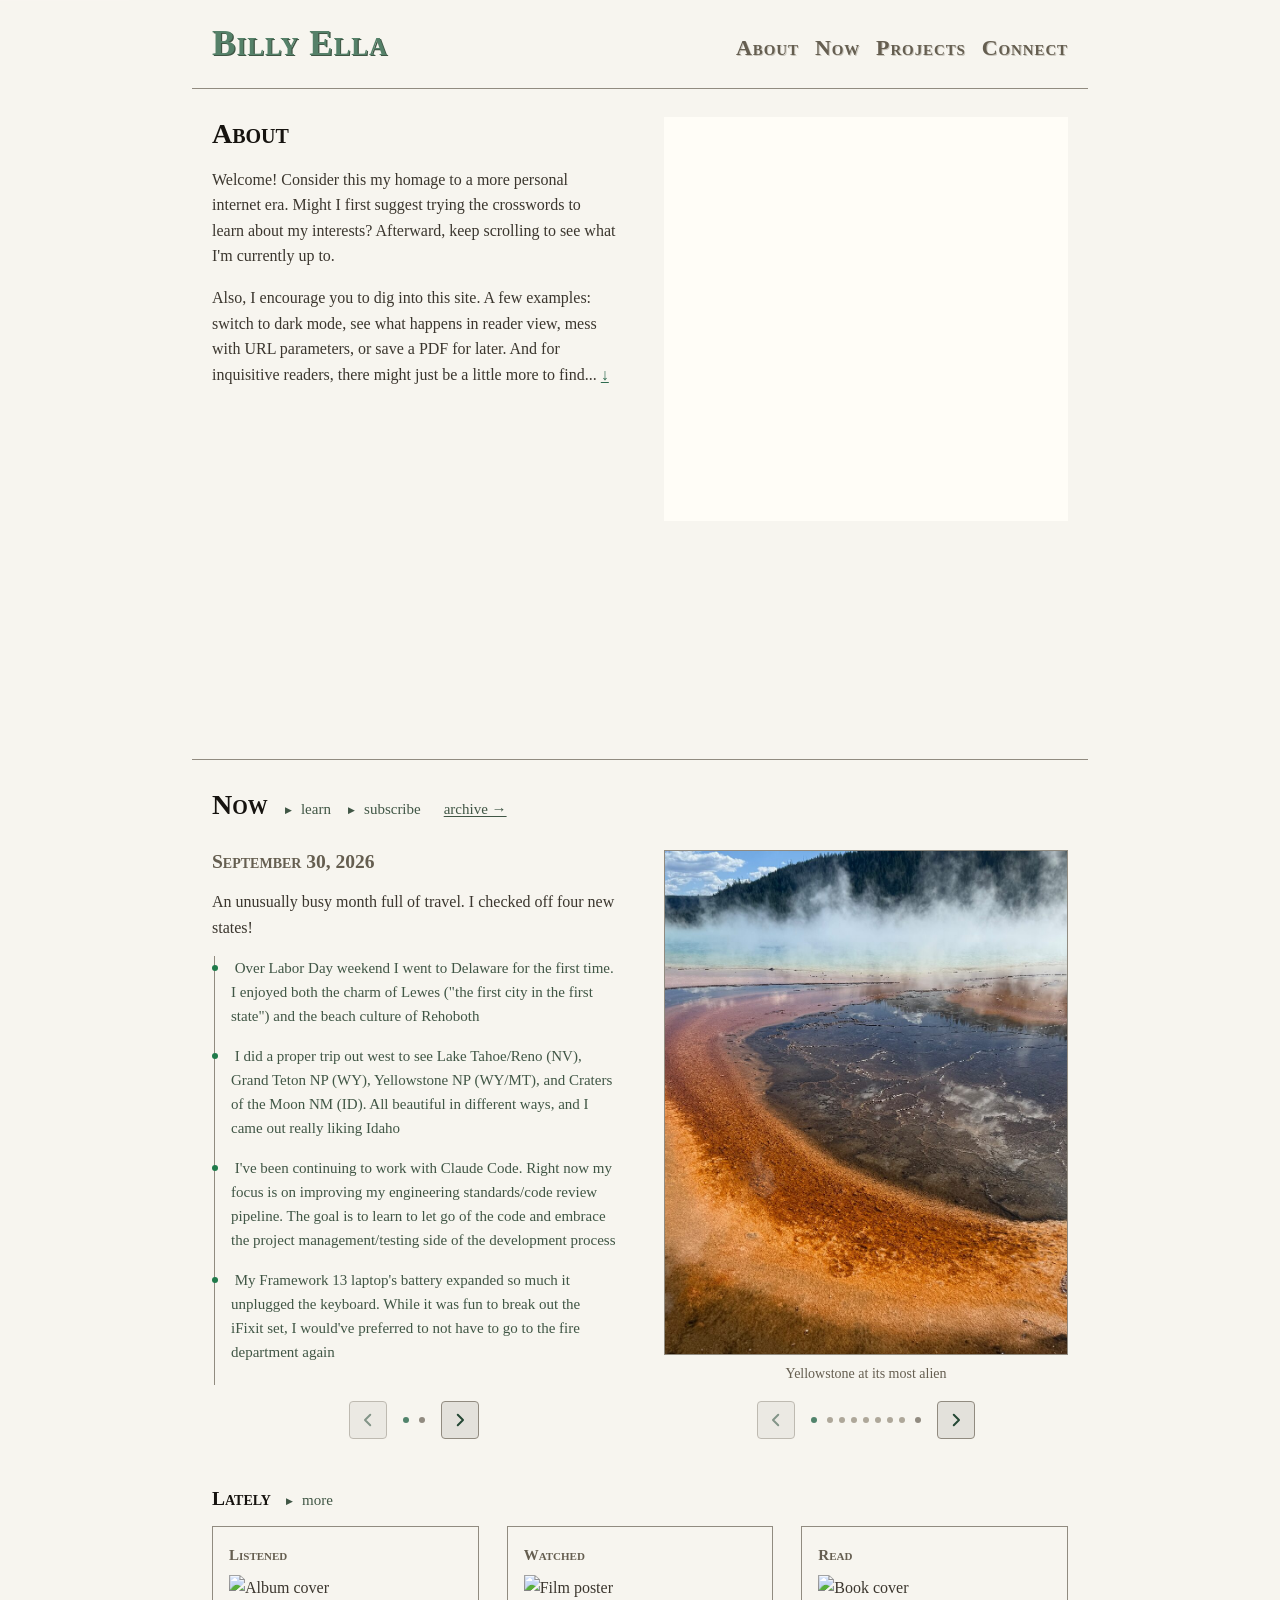
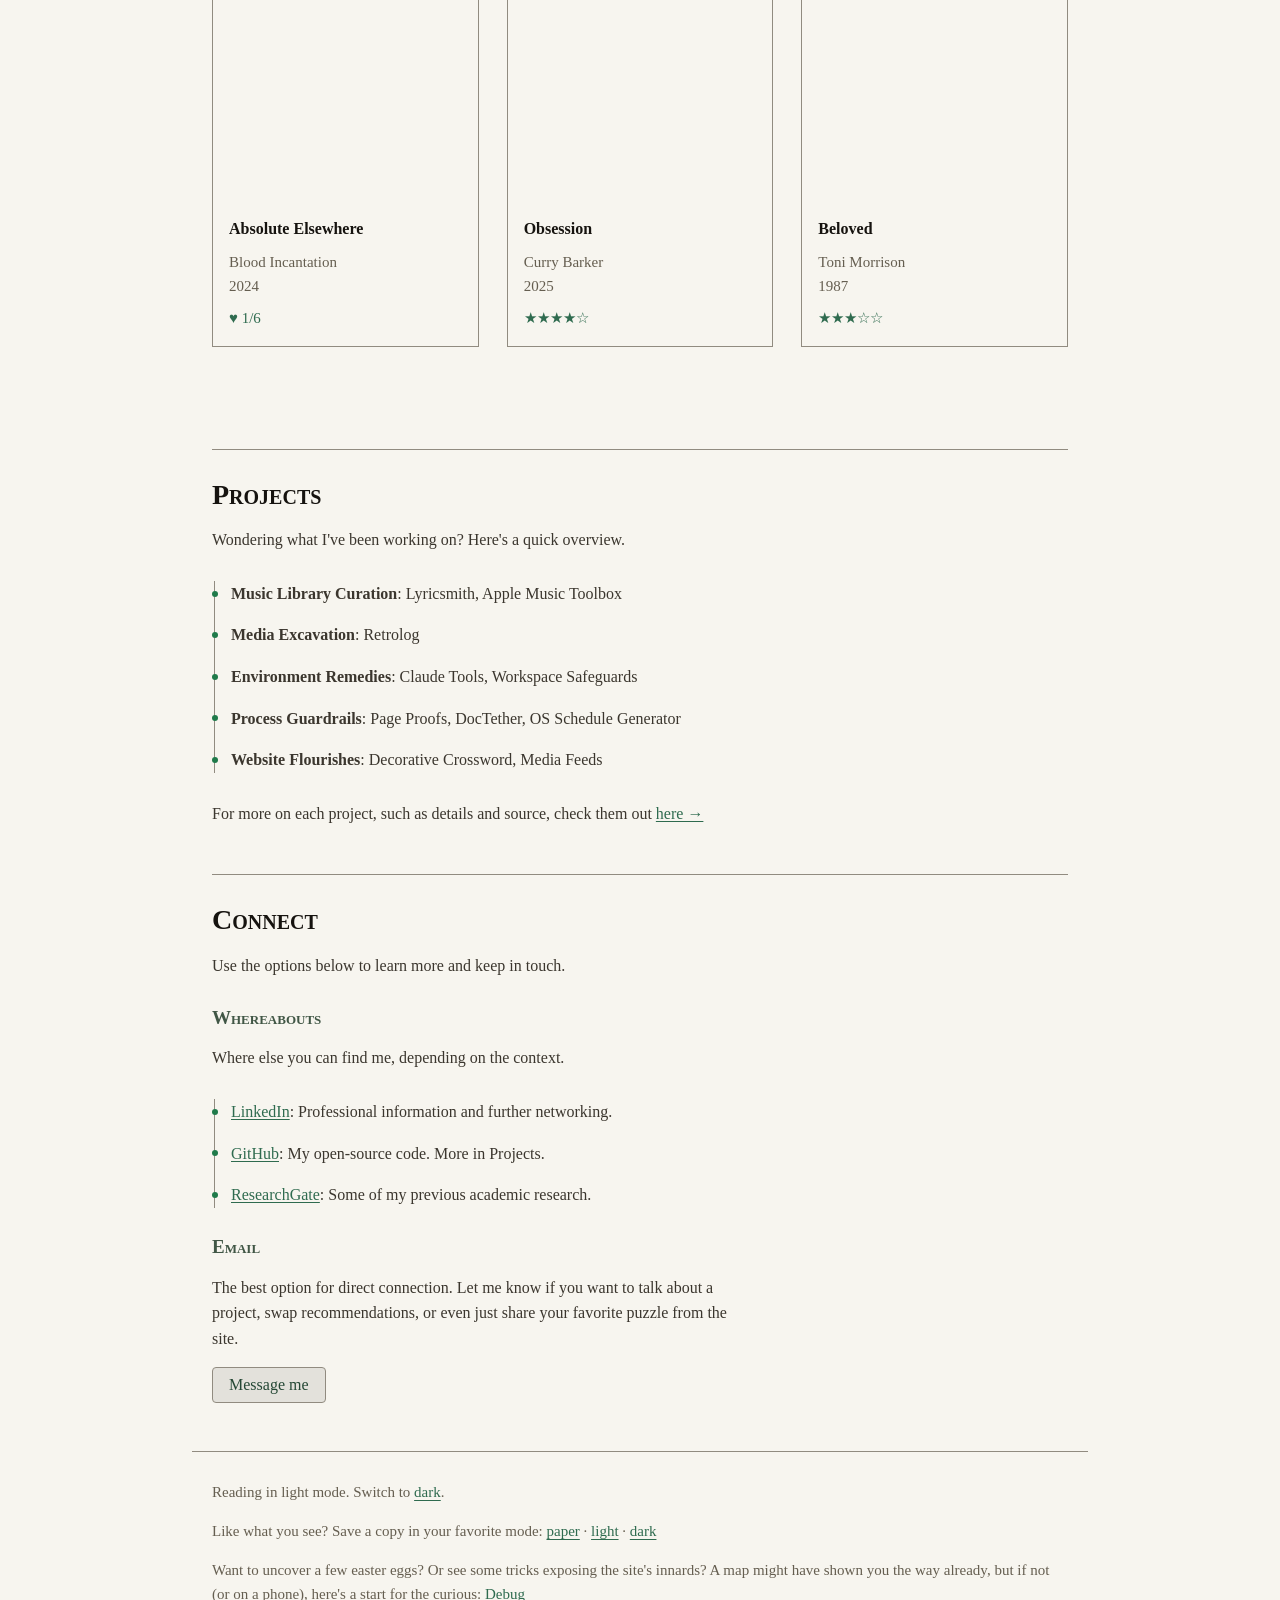
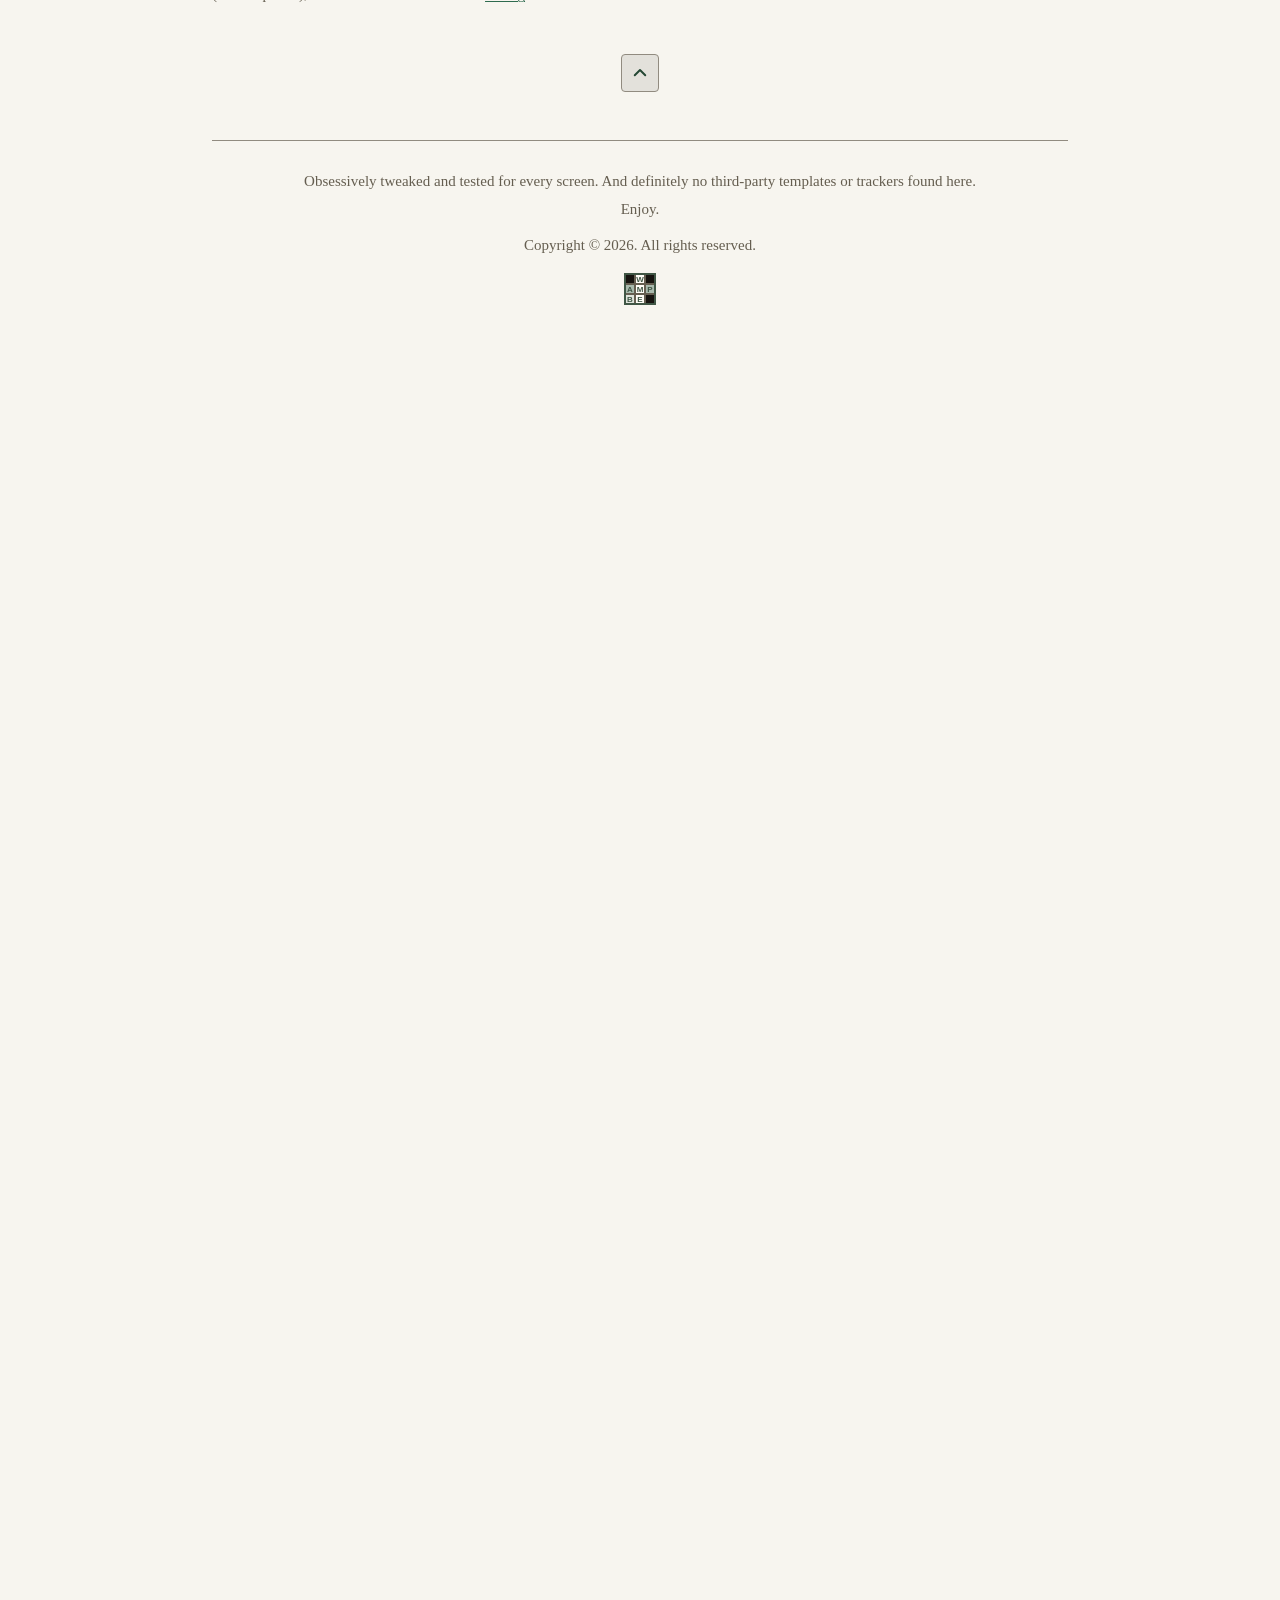
==== commit af8bae8b: "build 0.5.28" ====
--- a/about/index.html
+++ b/about/index.html
@@ -57,12 +57,12 @@
     <main class="shell">
       
       <pre class="reader-note" inert>
-╔══════════════════════════╗
-║ HEY YOU! YES YOU! Get    ║
-║ out of reader view! This ║
-║ site isn't designed to   ║
-║ be used that way.        ║
-╚══════════════════════════╝</pre>
+════════════════════════
+HEY YOU! YES YOU! Get
+out of reader view! This
+site isn't designed to
+be used that way.
+════════════════════════</pre>
       
       <h1>About</h1>
       <p>
--- a/shared/tokens.css
+++ b/shared/tokens.css
@@ -1 +1 @@
-:root{color-scheme:light dark;--light-paper:#f7f5ef;--light-paper-veil:rgba(247, 245, 239, 0.55);--light-backdrop:rgba(0, 0, 0, 0.12);--light-ink:#16130f;--light-ink-muted:#655e50;--light-cell:#fffdf7;--light-block:#16130f;--light-accent:#2f6b4f;--light-accent-dim:#405645;--light-bullet:#1f7a4a;--light-name-face:#558169;--light-name-shadow:#405645;--light-nav-shadow:#c9c5bc;--light-accent-selected:#a9baad;--light-accent-sibling:#dfe4dc;--light-name-grid-accent:#53855f;--light-name-grid-accent-soft:#9da19e;--light-hairline:#918b80;--light-control-wash:#e3e1db;--light-control-ink:#254835;--light-dot-quiet:#aea799;--light-dot-anchor:#918b80;--light-dot-active:#51836b;--light-old-site-paper:#ffffff;--light-old-site-ink:#131313;--light-old-site-accent:#06d0f8;--light-crash-blue:#0000aa;--light-crash-bar:#aaaaaa;--light-crash-ink:#ffffff;--light-dialog-navy:#000080;--light-figure-jacket:#c9d4dd;--light-figure-shirt:#5b8c93;--light-figure-print:#a8cbc4;--light-figure-red:#c23b2e;--light-print-paper:#ffffff;--dark-paper:#23211d;--dark-paper-veil:rgba(35, 33, 29, 0.55);--dark-backdrop:rgba(0, 0, 0, 0.12);--dark-ink:#eae3d7;--dark-ink-muted:#a49a88;--dark-cell:#2c2925;--dark-block:#1c1a17;--dark-accent:#609f7d;--dark-accent-dim:#77947a;--dark-bullet:#5fbf85;--dark-name-face:#6b846d;--dark-name-shadow:#000000;--dark-nav-shadow:#46423a;--dark-accent-selected:#435a4a;--dark-accent-sibling:#2c342b;--dark-name-grid-accent:#53855f;--dark-name-grid-accent-soft:#9da19e;--dark-hairline:#746a5e;--dark-control-wash:#35322e;--dark-control-ink:#97baa1;--dark-dot-quiet:#5d554c;--dark-dot-anchor:#736d60;--dark-dot-active:#568a6d;--dark-old-site-paper:#ffffff;--dark-old-site-ink:#131313;--dark-old-site-accent:#06d0f8;--dark-crash-blue:#0000aa;--dark-crash-bar:#aaaaaa;--dark-crash-ink:#ffffff;--dark-dialog-navy:#000080;--dark-figure-jacket:#c9d4dd;--dark-figure-shirt:#5b8c93;--dark-figure-print:#a8cbc4;--dark-figure-red:#c23b2e;--dark-print-paper:#ffffff;--paper:var(--light-paper);--paper-veil:var(--light-paper-veil);--backdrop:var(--light-backdrop);--ink:var(--light-ink);--ink-muted:var(--light-ink-muted);--cell:var(--light-cell);--block:var(--light-block);--accent:var(--light-accent);--accent-dim:var(--light-accent-dim);--bullet:var(--light-bullet);--name-face:var(--light-name-face);--name-shadow:var(--light-name-shadow);--nav-shadow:var(--light-nav-shadow);--hairline:var(--light-hairline);--control-wash:var(--light-control-wash);--control-ink:var(--light-control-ink);--dot-quiet:var(--light-dot-quiet);--dot-anchor:var(--light-dot-anchor);--dot-active:var(--light-dot-active);--font-body:"Site Serif", Georgia, serif;--font-display:var(--font-body);--font-ui:"Site Serif", Georgia, serif;--font-mono:ui-monospace, "SF Mono", Menlo, Consolas, monospace;--font-old-site:Georgia, Palatino, serif;--font-crash:"Courier New", Courier, monospace;}@media (prefers-color-scheme: dark){:root:not([data-mode="light"]){--paper:var(--dark-paper);--paper-veil:var(--dark-paper-veil);--backdrop:var(--dark-backdrop);--ink:var(--dark-ink);--ink-muted:var(--dark-ink-muted);--cell:var(--dark-cell);--block:var(--dark-block);--accent:var(--dark-accent);--accent-dim:var(--dark-accent-dim);--bullet:var(--dark-bullet);--name-face:var(--dark-name-face);--name-shadow:var(--dark-name-shadow);--nav-shadow:var(--dark-nav-shadow);--hairline:var(--dark-hairline);--control-wash:var(--dark-control-wash);--control-ink:var(--dark-control-ink);--dot-quiet:var(--dark-dot-quiet);--dot-anchor:var(--dark-dot-anchor);--dot-active:var(--dark-dot-active);}}:root[data-mode="dark"]{color-scheme:dark;--paper:var(--dark-paper);--paper-veil:var(--dark-paper-veil);--backdrop:var(--dark-backdrop);--ink:var(--dark-ink);--ink-muted:var(--dark-ink-muted);--cell:var(--dark-cell);--block:var(--dark-block);--accent:var(--dark-accent);--accent-dim:var(--dark-accent-dim);--bullet:var(--dark-bullet);--name-face:var(--dark-name-face);--name-shadow:var(--dark-name-shadow);--nav-shadow:var(--dark-nav-shadow);--hairline:var(--dark-hairline);--control-wash:var(--dark-control-wash);--control-ink:var(--dark-control-ink);--dot-quiet:var(--dark-dot-quiet);--dot-anchor:var(--dark-dot-anchor);--dot-active:var(--dark-dot-active);}:root[data-mode="light"]{color-scheme:light;}@media print{:root:root:root{color-scheme:light;--paper:var(--light-print-paper);--paper-veil:var(--light-paper-veil);--backdrop:var(--light-backdrop);--ink:var(--light-ink);--ink-muted:var(--light-ink-muted);--cell:var(--light-cell);--block:var(--light-block);--accent:var(--light-accent);--accent-dim:var(--light-accent-dim);--bullet:var(--light-bullet);--name-face:var(--light-name-face);--name-shadow:var(--light-name-shadow);--nav-shadow:var(--light-nav-shadow);--hairline:var(--light-hairline);--control-wash:var(--light-control-wash);--control-ink:var(--light-control-ink);--dot-quiet:var(--light-dot-quiet);--dot-anchor:var(--light-dot-anchor);--dot-active:var(--light-dot-active);}}+:root{color-scheme:light dark;--light-paper:#f7f5ef;--light-paper-veil:rgba(247, 245, 239, 0.55);--light-backdrop:rgba(0, 0, 0, 0.12);--light-ink:#16130f;--light-body-ink:#3b362e;--light-heading-ink:#16130f;--light-heading-weight:700;--light-ink-muted:#655e50;--light-cell:#fffdf7;--light-block:#16130f;--light-accent:#2f6b4f;--light-accent-dim:#405645;--light-bullet:#1f7a4a;--light-name-face:#558169;--light-name-shadow:#405645;--light-nav-shadow:#c9c5bc;--light-accent-selected:#a9baad;--light-accent-sibling:#dfe4dc;--light-name-grid-accent:#53855f;--light-name-grid-accent-soft:#9da19e;--light-hairline:#918b80;--light-control-wash:#e3e1db;--light-control-ink:#254835;--light-dot-quiet:#aea799;--light-dot-anchor:#918b80;--light-dot-active:#51836b;--light-old-site-paper:#ffffff;--light-old-site-ink:#131313;--light-old-site-accent:#06d0f8;--light-crash-blue:#0000aa;--light-crash-bar:#aaaaaa;--light-crash-ink:#ffffff;--light-dialog-navy:#000080;--light-figure-jacket:#c9d4dd;--light-figure-shirt:#5b8c93;--light-figure-print:#a8cbc4;--light-figure-red:#c23b2e;--light-print-paper:#ffffff;--dark-paper:#23211d;--dark-paper-veil:rgba(35, 33, 29, 0.55);--dark-backdrop:rgba(0, 0, 0, 0.12);--dark-ink:#eae3d7;--dark-body-ink:#c4bcae;--dark-heading-ink:#faf6ee;--dark-heading-weight:700;--dark-ink-muted:#a49a88;--dark-cell:#2c2925;--dark-block:#1c1a17;--dark-accent:#609f7d;--dark-accent-dim:#77947a;--dark-bullet:#5fbf85;--dark-name-face:#6b846d;--dark-name-shadow:#000000;--dark-nav-shadow:#46423a;--dark-accent-selected:#435a4a;--dark-accent-sibling:#2c342b;--dark-name-grid-accent:#53855f;--dark-name-grid-accent-soft:#9da19e;--dark-hairline:#746a5e;--dark-control-wash:#35322e;--dark-control-ink:#97baa1;--dark-dot-quiet:#5d554c;--dark-dot-anchor:#736d60;--dark-dot-active:#568a6d;--dark-old-site-paper:#ffffff;--dark-old-site-ink:#131313;--dark-old-site-accent:#06d0f8;--dark-crash-blue:#0000aa;--dark-crash-bar:#aaaaaa;--dark-crash-ink:#ffffff;--dark-dialog-navy:#000080;--dark-figure-jacket:#c9d4dd;--dark-figure-shirt:#5b8c93;--dark-figure-print:#a8cbc4;--dark-figure-red:#c23b2e;--dark-print-paper:#ffffff;--paper:var(--light-paper);--paper-veil:var(--light-paper-veil);--backdrop:var(--light-backdrop);--ink:var(--light-ink);--body-ink:var(--light-body-ink);--heading-ink:var(--light-heading-ink);--heading-weight:var(--light-heading-weight);--ink-muted:var(--light-ink-muted);--cell:var(--light-cell);--block:var(--light-block);--accent:var(--light-accent);--accent-dim:var(--light-accent-dim);--bullet:var(--light-bullet);--name-face:var(--light-name-face);--name-shadow:var(--light-name-shadow);--nav-shadow:var(--light-nav-shadow);--hairline:var(--light-hairline);--control-wash:var(--light-control-wash);--control-ink:var(--light-control-ink);--dot-quiet:var(--light-dot-quiet);--dot-anchor:var(--light-dot-anchor);--dot-active:var(--light-dot-active);--font-body:"Site Serif", Georgia, serif;--font-display:var(--font-body);--font-ui:"Site Serif", Georgia, serif;--font-mono:ui-monospace, "SF Mono", Menlo, Consolas, monospace;--font-old-site:Georgia, Palatino, serif;--font-crash:"Courier New", Courier, monospace;}@media (prefers-color-scheme: dark){:root:not([data-mode="light"]){--paper:var(--dark-paper);--paper-veil:var(--dark-paper-veil);--backdrop:var(--dark-backdrop);--ink:var(--dark-ink);--body-ink:var(--dark-body-ink);--heading-ink:var(--dark-heading-ink);--heading-weight:var(--dark-heading-weight);--ink-muted:var(--dark-ink-muted);--cell:var(--dark-cell);--block:var(--dark-block);--accent:var(--dark-accent);--accent-dim:var(--dark-accent-dim);--bullet:var(--dark-bullet);--name-face:var(--dark-name-face);--name-shadow:var(--dark-name-shadow);--nav-shadow:var(--dark-nav-shadow);--hairline:var(--dark-hairline);--control-wash:var(--dark-control-wash);--control-ink:var(--dark-control-ink);--dot-quiet:var(--dark-dot-quiet);--dot-anchor:var(--dark-dot-anchor);--dot-active:var(--dark-dot-active);}}:root[data-mode="dark"]{color-scheme:dark;--paper:var(--dark-paper);--paper-veil:var(--dark-paper-veil);--backdrop:var(--dark-backdrop);--ink:var(--dark-ink);--body-ink:var(--dark-body-ink);--heading-ink:var(--dark-heading-ink);--heading-weight:var(--dark-heading-weight);--ink-muted:var(--dark-ink-muted);--cell:var(--dark-cell);--block:var(--dark-block);--accent:var(--dark-accent);--accent-dim:var(--dark-accent-dim);--bullet:var(--dark-bullet);--name-face:var(--dark-name-face);--name-shadow:var(--dark-name-shadow);--nav-shadow:var(--dark-nav-shadow);--hairline:var(--dark-hairline);--control-wash:var(--dark-control-wash);--control-ink:var(--dark-control-ink);--dot-quiet:var(--dark-dot-quiet);--dot-anchor:var(--dark-dot-anchor);--dot-active:var(--dark-dot-active);}:root[data-mode="light"]{color-scheme:light;}@media print{:root:root:root{color-scheme:light;--paper:var(--light-print-paper);--paper-veil:var(--light-paper-veil);--backdrop:var(--light-backdrop);--ink:var(--light-ink);--body-ink:var(--light-body-ink);--heading-ink:var(--light-heading-ink);--heading-weight:var(--light-heading-weight);--ink-muted:var(--light-ink-muted);--cell:var(--light-cell);--block:var(--light-block);--accent:var(--light-accent);--accent-dim:var(--light-accent-dim);--bullet:var(--light-bullet);--name-face:var(--light-name-face);--name-shadow:var(--light-name-shadow);--nav-shadow:var(--light-nav-shadow);--hairline:var(--light-hairline);--control-wash:var(--light-control-wash);--control-ink:var(--light-control-ink);--dot-quiet:var(--light-dot-quiet);--dot-anchor:var(--light-dot-anchor);--dot-active:var(--light-dot-active);}}
--- a/shared/base.css
+++ b/shared/base.css
@@ -1 +1 @@
-*{box-sizing:border-box;}body{margin:0;background:var(--paper);color:var(--ink);font-family:var(--font-body);line-height:1.6;-webkit-text-size-adjust:100%;text-size-adjust:100%;}h1, h2, h3{font-family:var(--font-display);font-weight:600;line-height:1.2;font-variant-caps:small-caps;}.archive-link, .disclosure__more.reveal__more{font-variant-caps:normal;}h1{margin:0 0 var(--space-2);font-size:clamp(1.75rem, 1.3rem + 2vw, 2.75rem);}h2{margin:0 0 var(--space-2);font-size:var(--size-section-title);}h3{margin:0 0 var(--space-2);font-size:clamp(0.98rem, 0.89rem + 0.47vw, 1.22rem);}main a, .colophon a{color:var(--accent);text-decoration-thickness:var(--hairline-width);text-underline-offset:0.15em;}@media (hover: hover){main a:hover, .colophon a:hover{text-decoration-thickness:calc(var(--hairline-width) * 2);}}.visually-hidden{position:absolute;width:1px;height:1px;overflow:hidden;clip-path:inset(50%);white-space:nowrap;}.reader-note{position:absolute;width:1px;height:1px;overflow:hidden;clip-path:inset(50%);white-space:pre;}.shell{max-width:var(--hero-measure);margin:0 auto;padding:var(--space-3) var(--page-gutter) 0;}.shell p{max-width:var(--measure);}.shell > section + section{margin-top:var(--space-4);padding-top:var(--space-3);border-top:var(--hairline-width) solid var(--hairline);}.hero + .shell{margin-top:var(--space-4);border-top:var(--hairline-width) solid var(--hairline);}.hero{max-width:var(--hero-measure);margin:0 auto;padding:var(--space-3) var(--page-gutter) 0;display:grid;grid-template-columns:minmax(0, 1fr);align-items:start;gap:var(--space-4);}@media (min-width: 44rem){.hero{grid-template-columns:minmax(0, 1fr) minmax(var(--crossword-column), 1fr);}}.hero__intro{max-width:var(--measure);}.now-notes, .projects-teaser, .profile-links, .project-tools{--note-mark:6px;margin:var(--space-3) 0 0;margin-left:calc(var(--note-mark) / 2 - var(--hairline-width));padding:0 0 0 var(--space-2);border-left:var(--hairline-width) solid var(--hairline);list-style-type:"";}.now-note + .now-note, .project-tool + .project-tool{margin-top:var(--space-3);}.now-note__label, .project-tool__label{margin:0 0 0.15em;font-family:var(--font-ui);font-size:0.9375rem;color:var(--accent-dim);}.now-note__label::before, .projects-teaser > li::before, .profile-links > li > a:first-child::before, .project-tool__label > :first-child::before{content:"";display:inline-block;width:var(--note-mark);height:var(--note-mark);margin-left:calc(-1 * var(--space-2) - var(--note-mark) / 2);margin-right:calc(var(--space-2) - var(--note-mark) / 2);vertical-align:middle;vertical-align:calc(0.5cap - 3px);border-radius:50%;background:var(--bullet);print-color-adjust:exact;}.now-note__text, .project-tool__text{margin:0;}.card__box{padding:var(--space-2);border:var(--hairline-width) solid var(--hairline);}.card__cover{display:block;width:100%;height:auto;aspect-ratio:var(--cover-aspect, 1);object-fit:cover;margin-bottom:var(--space-1);}.card__cover--poster{--cover-aspect:1;object-fit:contain;}.card__title{margin:0 0 var(--space-1);font-family:var(--font-display);font-weight:600;}.card__meta{margin:0;color:var(--ink-muted);font-family:var(--font-ui);font-size:0.9375rem;}@media print{a[href^="http://"]::after, a[href^="https://"]::after{content:" (" attr(href) ")";overflow-wrap:anywhere;}h2, h3{break-after:avoid;}.card{break-inside:avoid;}.now-lead, .now-lately{break-inside:avoid;}#projects, #connect{break-inside:avoid;}.now-lately > .media__heading{margin-top:0;padding-top:var(--space-4);}body{font-variant-ligatures:no-common-ligatures;}}+*{box-sizing:border-box;}body{margin:0;background:var(--paper);color:var(--body-ink);font-family:var(--font-body);line-height:1.6;-webkit-text-size-adjust:100%;text-size-adjust:100%;}h1, h2, h3{color:var(--heading-ink);font-family:var(--font-display);font-weight:var(--heading-weight);line-height:1.2;font-variant-caps:small-caps;}.archive-link, .disclosure__more.reveal__more{font-variant-caps:normal;}h1{margin:0 0 var(--space-2);font-size:clamp(1.75rem, 1.3rem + 2vw, 2.75rem);}h2{margin:0 0 var(--space-2);font-size:var(--size-section-title);}h3{margin:0 0 var(--space-2);font-size:clamp(1.125rem, 0.89rem + 0.47vw, 1.22rem);}main a, .colophon a{color:var(--accent);text-decoration-thickness:var(--hairline-width);text-underline-offset:0.15em;}@media (hover: hover){main a:hover, .colophon a:hover{text-decoration-thickness:calc(var(--hairline-width) * 2);}}.visually-hidden{position:absolute;width:1px;height:1px;overflow:hidden;clip-path:inset(50%);white-space:nowrap;}.reader-note{position:absolute;width:1px;height:1px;overflow:hidden;clip-path:inset(50%);white-space:pre;}.shell{max-width:var(--hero-measure);margin:0 auto;padding:var(--space-3) var(--page-gutter) 0;}.shell p{max-width:var(--measure);}.shell > section + section{margin-top:var(--space-4);padding-top:var(--space-3);border-top:var(--hairline-width) solid var(--hairline);}.hero + .shell{margin-top:var(--space-4);border-top:var(--hairline-width) solid var(--hairline);}.hero{max-width:var(--hero-measure);margin:0 auto;padding:var(--space-3) var(--page-gutter) 0;display:grid;grid-template-columns:minmax(0, 1fr);align-items:start;gap:var(--space-4);}@media (min-width: 44rem){.hero{grid-template-columns:minmax(0, 1fr) minmax(var(--crossword-column), 1fr);}}.hero__intro{max-width:var(--measure);}.now-notes, .projects-teaser, .profile-links, .project-tools{--note-mark:6px;margin:var(--space-3) 0 0;margin-left:calc(var(--note-mark) / 2 - var(--hairline-width));padding:0 0 0 var(--space-2);border-left:var(--hairline-width) solid var(--hairline);list-style-type:"";}.now-note + .now-note, .project-tool + .project-tool{margin-top:var(--space-3);}.now-note__label, .project-tool__label{margin:0 0 0.15em;font-family:var(--font-ui);font-size:0.9375rem;color:var(--accent-dim);}.now-note__label::before, .projects-teaser > li::before, .profile-links > li > a:first-child::before, .project-tool__label > :first-child::before{content:"";display:inline-block;width:var(--note-mark);height:var(--note-mark);margin-left:calc(-1 * var(--space-2) - var(--note-mark) / 2);margin-right:calc(var(--space-2) - var(--note-mark) / 2);vertical-align:middle;vertical-align:calc(0.5cap - 3px);border-radius:50%;background:var(--bullet);print-color-adjust:exact;}.now-note__text, .project-tool__text{margin:0;}.card__box{padding:var(--space-2);border:var(--hairline-width) solid var(--hairline);}.card__cover{display:block;width:100%;height:auto;aspect-ratio:var(--cover-aspect, 1);object-fit:cover;margin-bottom:var(--space-1);}.card__cover--poster{--cover-aspect:1;object-fit:contain;}.card__title{margin:0 0 var(--space-1);color:var(--heading-ink);font-family:var(--font-display);font-weight:600;}.card__meta{margin:0;color:var(--ink-muted);font-family:var(--font-ui);font-size:0.9375rem;}@media print{a[href^="http://"]::after, a[href^="https://"]::after{content:" (" attr(href) ")";overflow-wrap:anywhere;}h2, h3{break-after:avoid;}.card{break-inside:avoid;}.now-lead, .now-lately{break-inside:avoid;}#projects, #connect{break-inside:avoid;}.now-lately > .media__heading{margin-top:0;padding-top:var(--space-4);}body{font-variant-ligatures:no-common-ligatures;}}
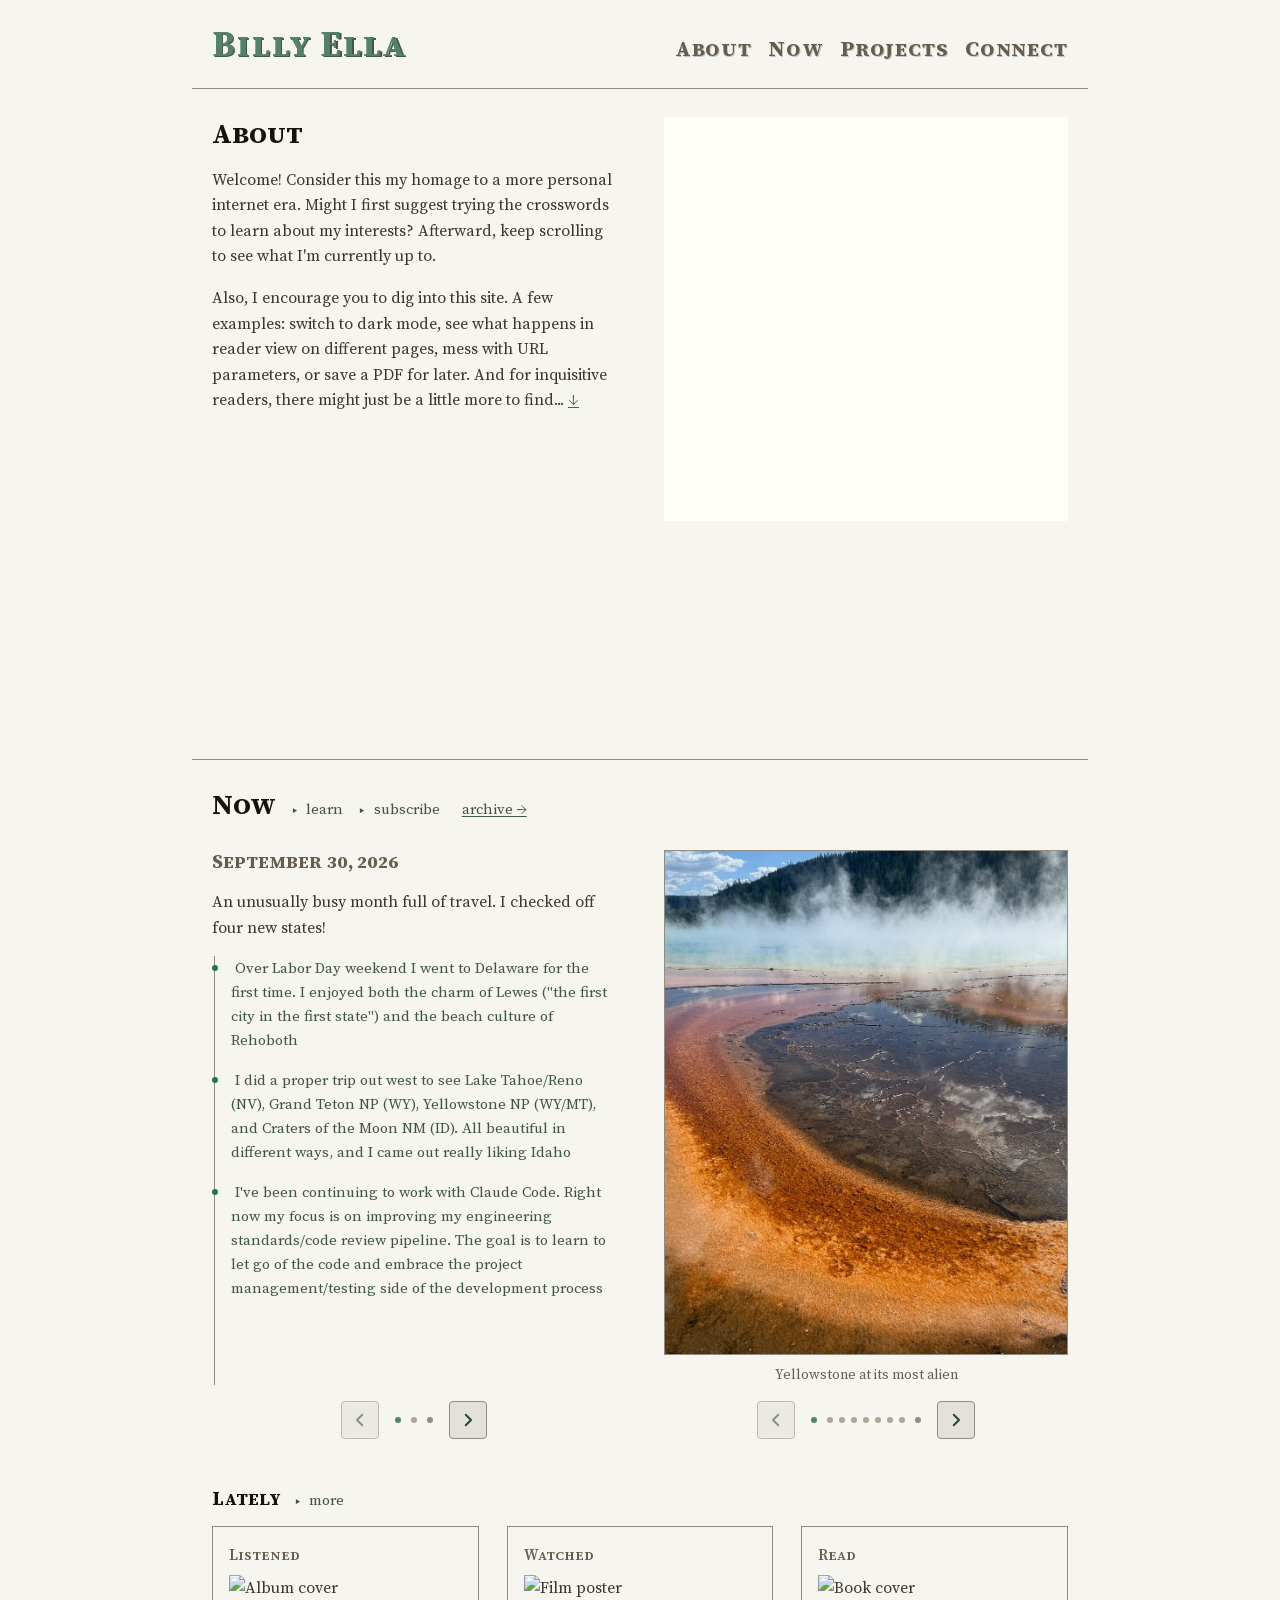
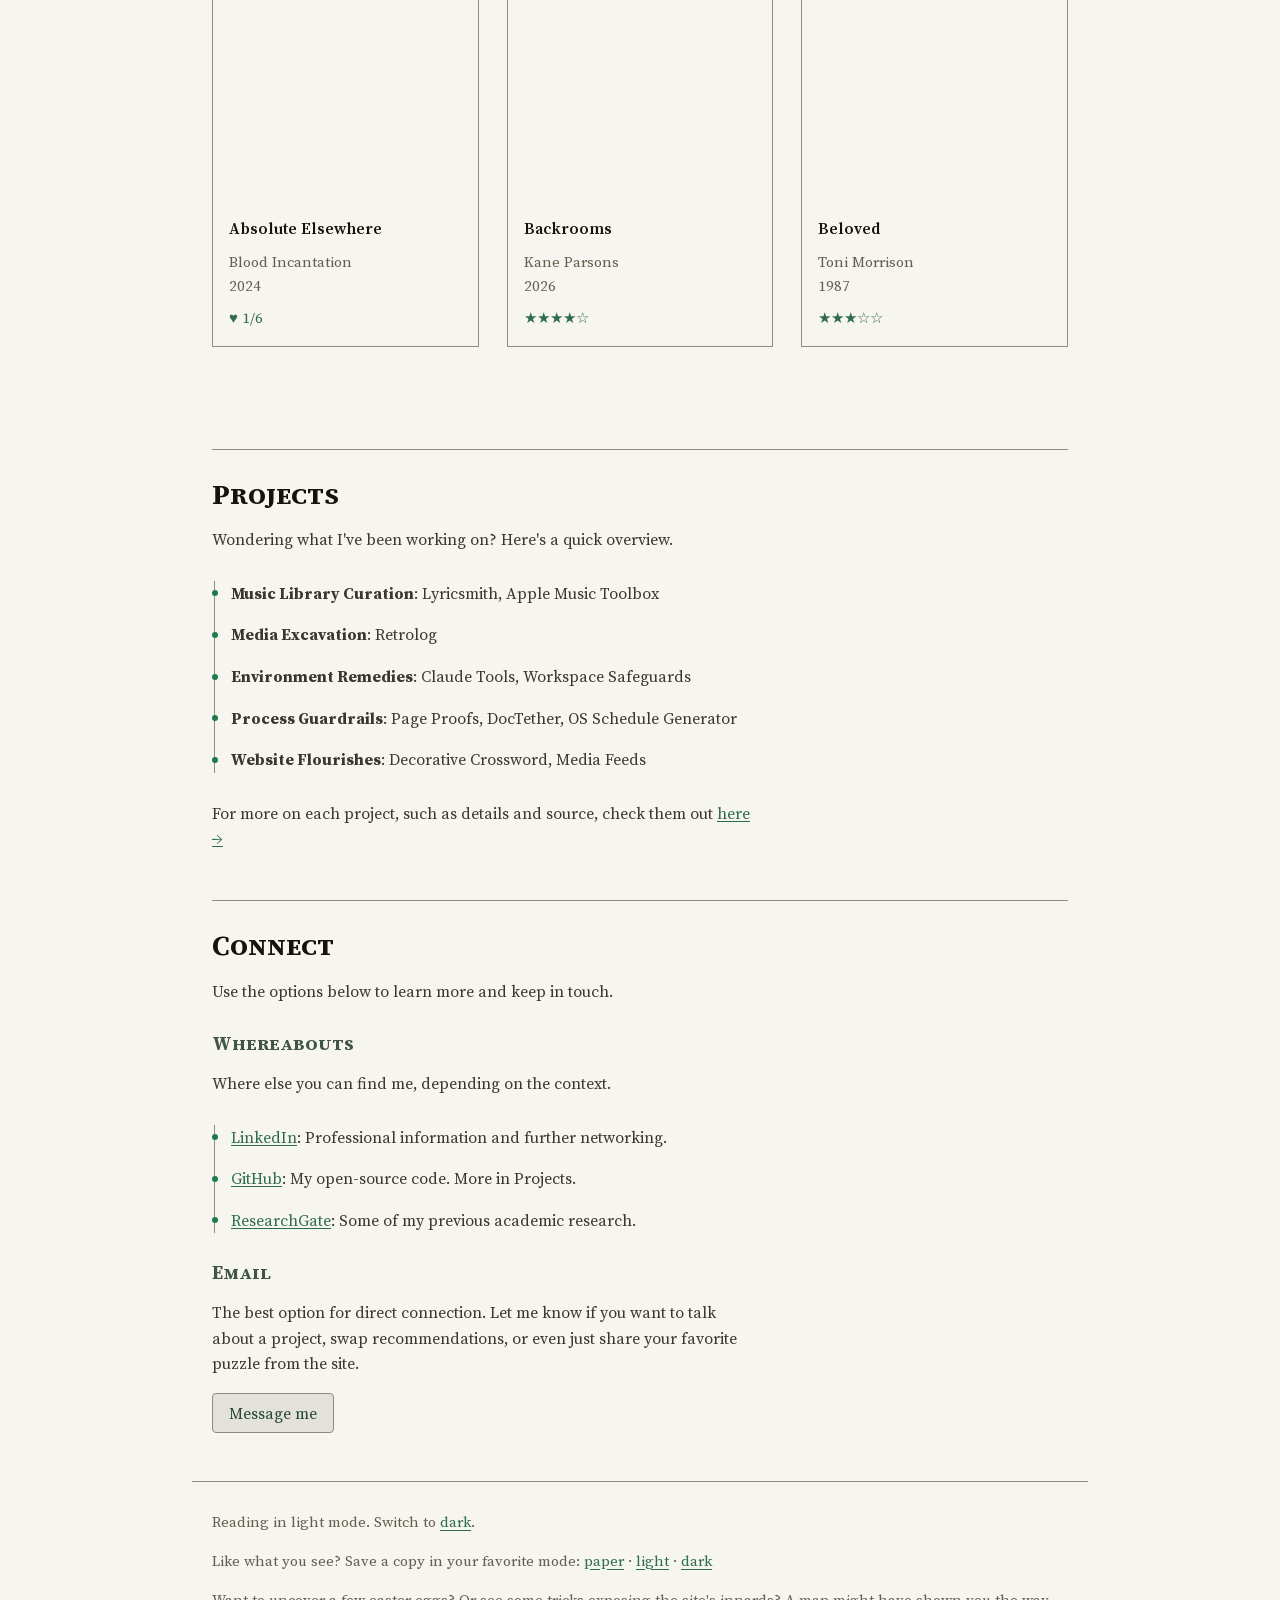
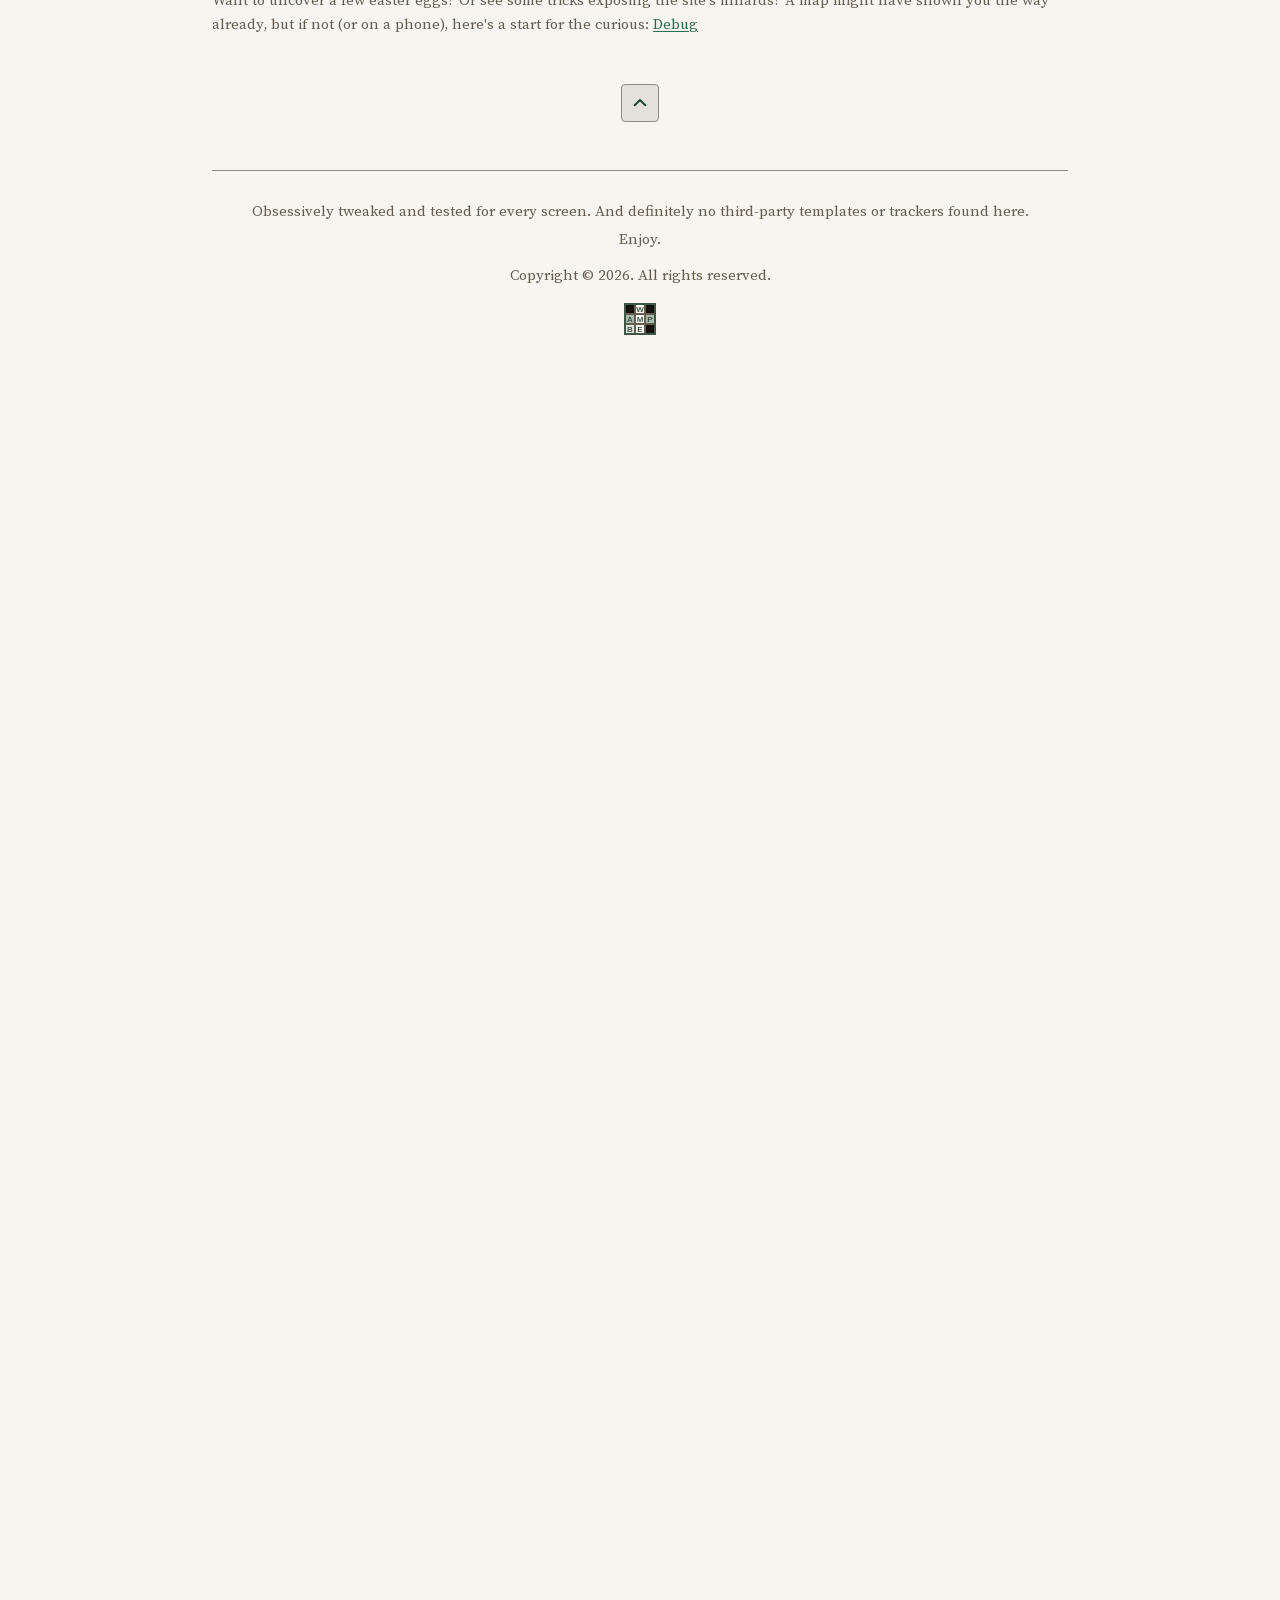
==== commit 47b8606d: "build 0.5.29" ====
--- a/about/index.html
+++ b/about/index.html
@@ -69,6 +69,13 @@
         The About section lives on the home page. If you are not sent there automatically,
         <a href="../index.html#about">open the About section</a>.
       </p>
+      
+      <pre class="reader-note" inert>
+════════════════════════
+SEE? I TOLD YOU SO!
+Really, get outta here!
+════════════════════════</pre>
+      
     </main>
   </body>
 </html>
